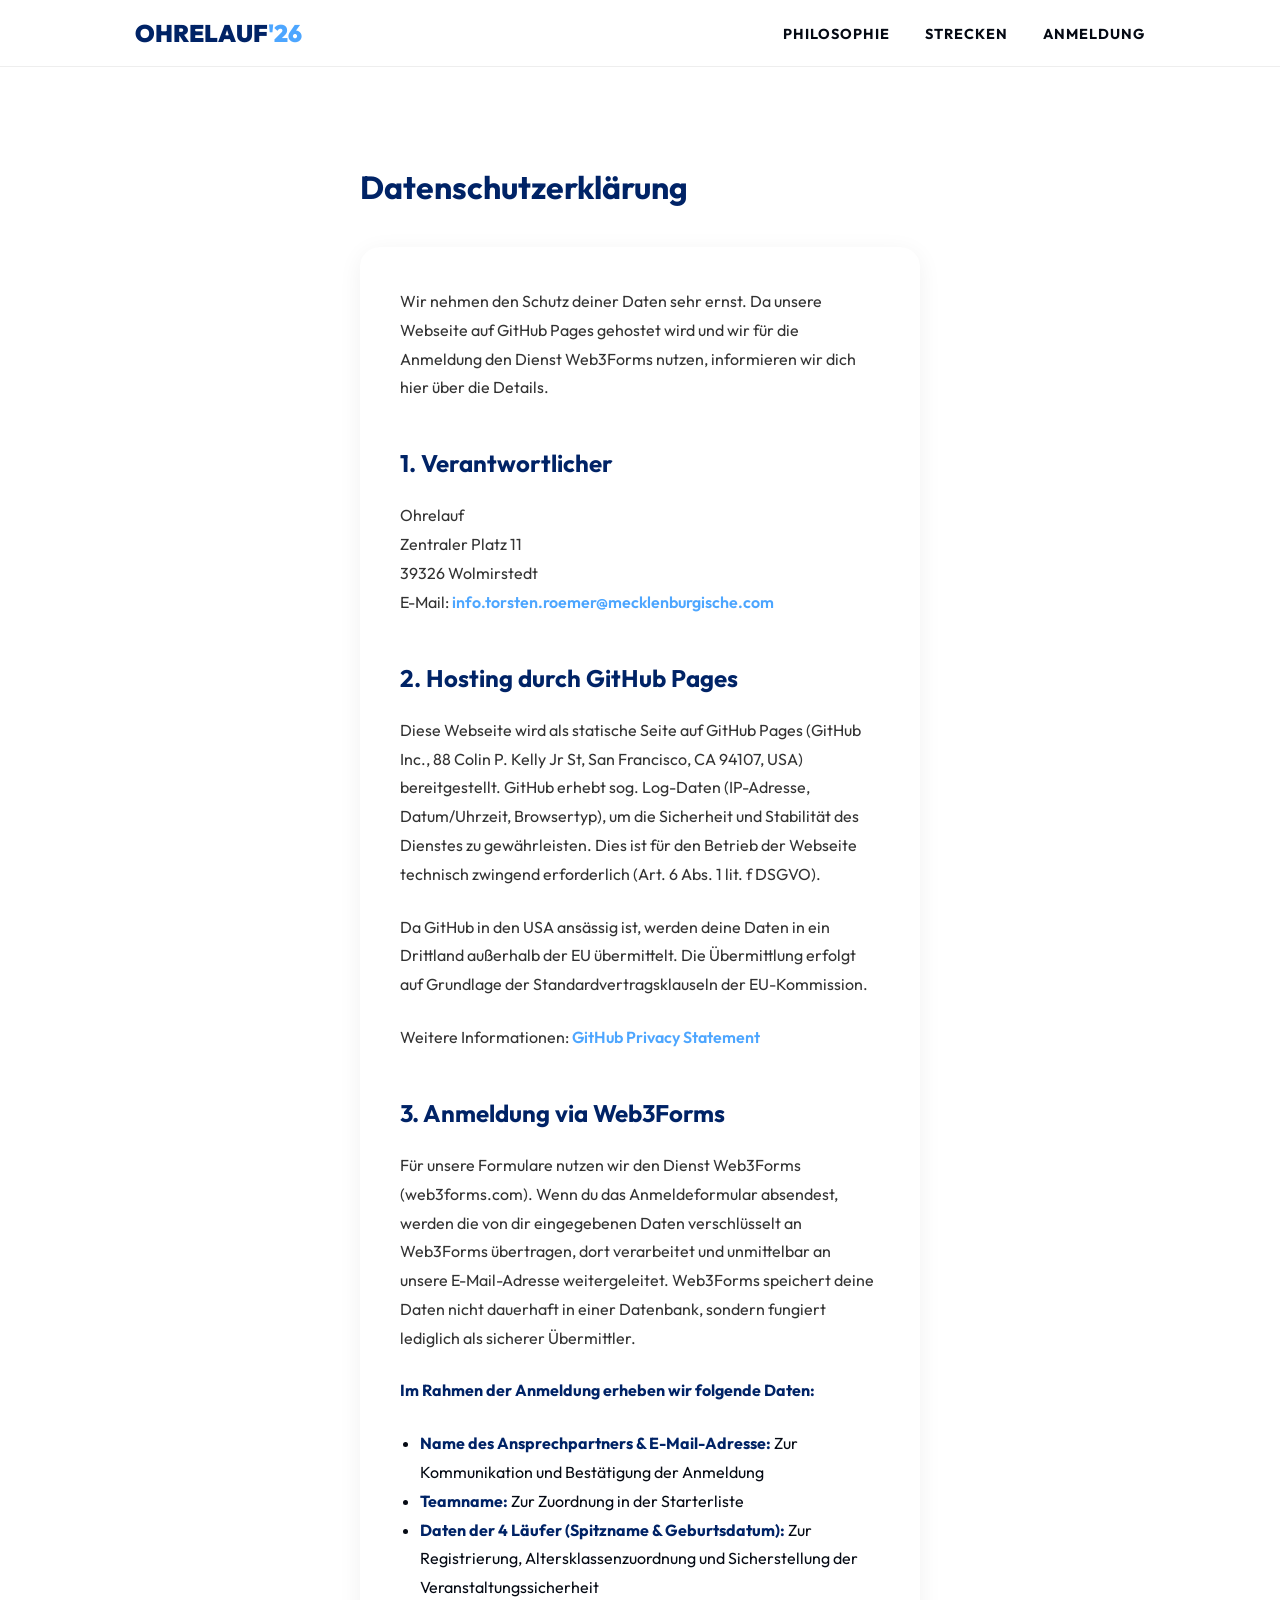
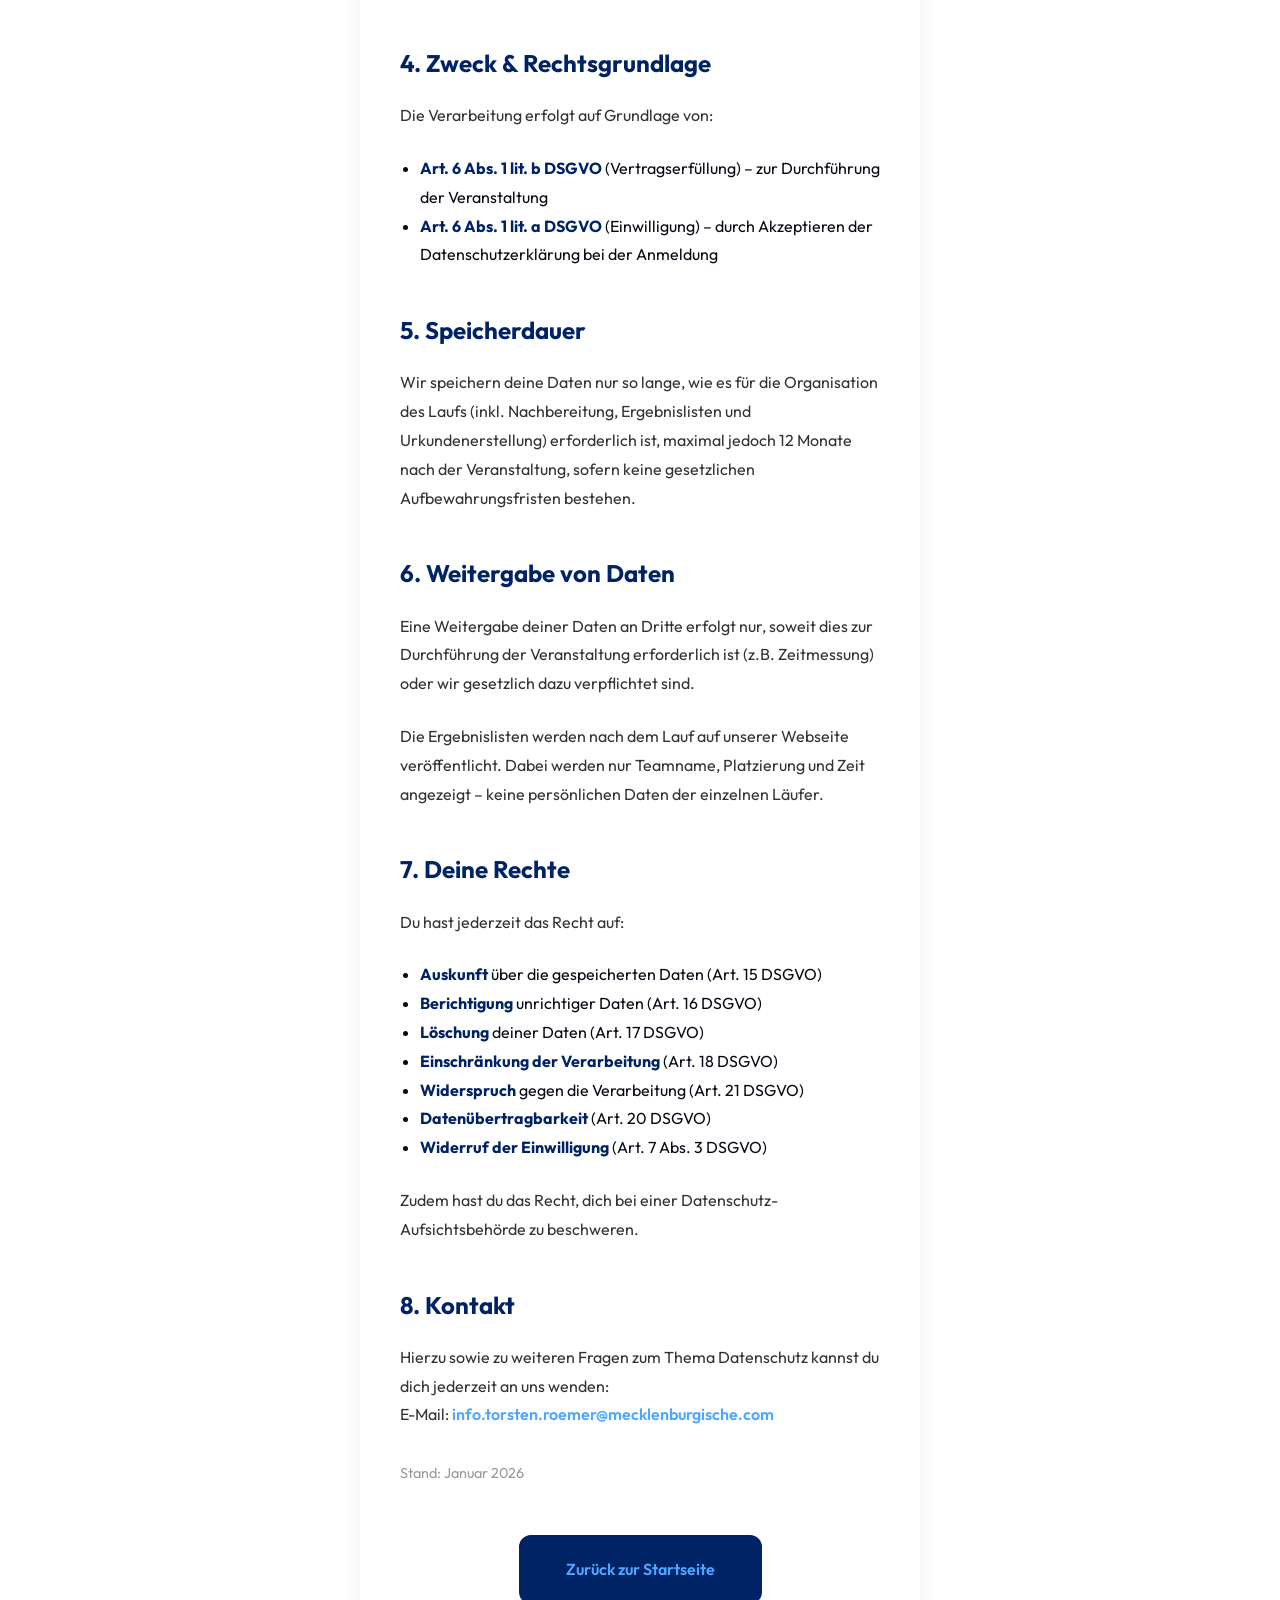
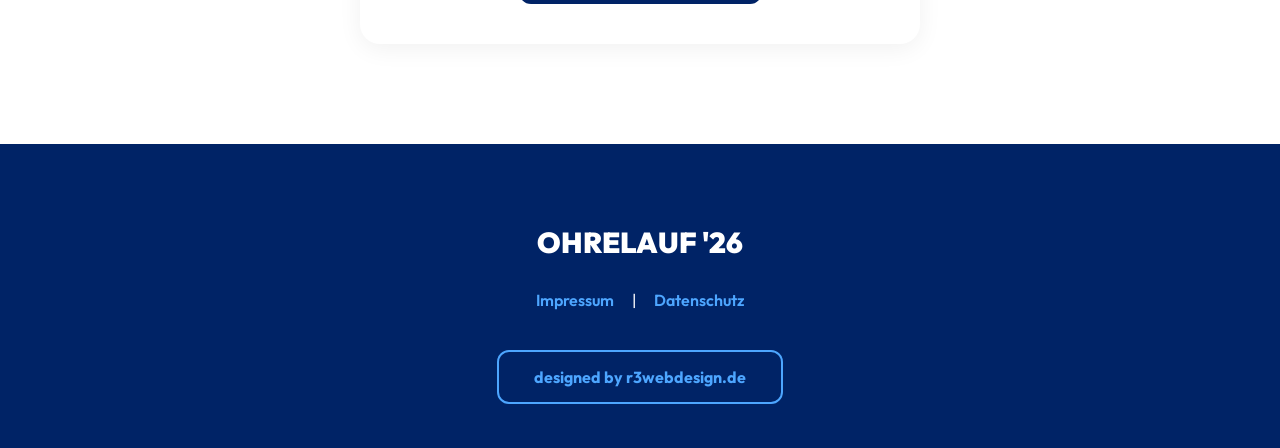
==== datenschutz/index.html @ bf65da30 "Update Datenschutz" ====
<!DOCTYPE html>
<html lang="de">
<head>
    <meta charset="UTF-8">
    <meta name="viewport" content="width=device-width, initial-scale=1.0">
    <title>Datenschutz | Wolmirstedter Ohrelauf 2026</title>
    <link href="https://fonts.googleapis.com/css2?family=Outfit:wght@300;400;700;900&display=swap" rel="stylesheet">
    <link rel="stylesheet" href="../style.css">
</head>
<body>
    <header class="header">
        <div class="container header-grid">
            <div class="logo">
                <a href="../" style="text-decoration: none; color: inherit;">
                    OHRELAUF<span>'26</span>
                </a>
            </div>
            <nav class="nav" id="main-nav">
                <ul>
                    <li><a href="../#philosophie">Philosophie</a></li>
                    <li><a href="../#strecken">Strecken</a></li>
                    <li><a href="../#anmeldung">Anmeldung</a></li>
                </ul>
            </nav>
        </div>
    </header>

    <div class="page-wrapper">
        <main>
            <section class="section">
                <div class="container">
                    <div class="container-small">
                        <h1 class="section-title">Datenschutzerklärung</h1>
                        
                        <div class="legal-content">
    <p>
        Wir nehmen den Schutz deiner Daten sehr ernst. Da unsere Webseite auf GitHub Pages gehostet wird und wir für die Anmeldung den Dienst Web3Forms nutzen, informieren wir dich hier über die Details.
    </p>

    <h2 style="font-size: 1.5rem; color: var(--brand); margin: 2.5rem 0 1rem 0;">1. Verantwortlicher</h2>
    <p>
        Ohrelauf<br>
        Zentraler Platz 11<br>
        39326 Wolmirstedt<br>
        E-Mail: <a href="mailto:info.torsten.roemer@mecklenburgische.com">info.torsten.roemer@mecklenburgische.com</a>
    </p>

    <h2 style="font-size: 1.5rem; color: var(--brand); margin: 2.5rem 0 1rem 0;">2. Hosting durch GitHub Pages</h2>
    <p>
        Diese Webseite wird als statische Seite auf GitHub Pages (GitHub Inc., 88 Colin P. Kelly Jr St, San Francisco, CA 94107, USA) bereitgestellt. GitHub erhebt sog. Log-Daten (IP-Adresse, Datum/Uhrzeit, Browsertyp), um die Sicherheit und Stabilität des Dienstes zu gewährleisten. Dies ist für den Betrieb der Webseite technisch zwingend erforderlich (Art. 6 Abs. 1 lit. f DSGVO).
    </p>
    <p>
        Da GitHub in den USA ansässig ist, werden deine Daten in ein Drittland außerhalb der EU übermittelt. Die Übermittlung erfolgt auf Grundlage der Standardvertragsklauseln der EU-Kommission.
    </p>
    <p>
        Weitere Informationen: <a href="https://docs.github.com/en/site-policy/privacy-policies/github-privacy-statement" target="_blank" rel="noopener">GitHub Privacy Statement</a>
    </p>

    <h2 style="font-size: 1.5rem; color: var(--brand); margin: 2.5rem 0 1rem 0;">3. Anmeldung via Web3Forms</h2>
    <p>
        Für unsere Formulare nutzen wir den Dienst Web3Forms (web3forms.com). Wenn du das Anmeldeformular absendest, werden die von dir eingegebenen Daten verschlüsselt an Web3Forms übertragen, dort verarbeitet und unmittelbar an unsere E-Mail-Adresse weitergeleitet. Web3Forms speichert deine Daten nicht dauerhaft in einer Datenbank, sondern fungiert lediglich als sicherer Übermittler.
    </p>
    
    <p><strong>Im Rahmen der Anmeldung erheben wir folgende Daten:</strong></p>
    <ul style="margin-left: 20px; margin-bottom: 1.5rem; line-height: 1.8;">
        <li><strong>Name des Ansprechpartners & E-Mail-Adresse:</strong> Zur Kommunikation und Bestätigung der Anmeldung</li>
        <li><strong>Teamname:</strong> Zur Zuordnung in der Starterliste</li>
        <li><strong>Daten der 4 Läufer (Spitzname & Geburtsdatum):</strong> Zur Registrierung, Altersklassenzuordnung und Sicherstellung der Veranstaltungssicherheit</li>
    </ul>

    <h2 style="font-size: 1.5rem; color: var(--brand); margin: 2.5rem 0 1rem 0;">4. Zweck & Rechtsgrundlage</h2>
    <p>Die Verarbeitung erfolgt auf Grundlage von:</p>
    <ul style="margin-left: 20px; margin-bottom: 1.5rem; line-height: 1.8;">
        <li><strong>Art. 6 Abs. 1 lit. b DSGVO</strong> (Vertragserfüllung) – zur Durchführung der Veranstaltung</li>
        <li><strong>Art. 6 Abs. 1 lit. a DSGVO</strong> (Einwilligung) – durch Akzeptieren der Datenschutzerklärung bei der Anmeldung</li>
    </ul>

    <h2 style="font-size: 1.5rem; color: var(--brand); margin: 2.5rem 0 1rem 0;">5. Speicherdauer</h2>
    <p>
        Wir speichern deine Daten nur so lange, wie es für die Organisation des Laufs (inkl. Nachbereitung, Ergebnislisten und Urkundenerstellung) erforderlich ist, maximal jedoch 12 Monate nach der Veranstaltung, sofern keine gesetzlichen Aufbewahrungsfristen bestehen.
    </p>

    <h2 style="font-size: 1.5rem; color: var(--brand); margin: 2.5rem 0 1rem 0;">6. Weitergabe von Daten</h2>
    <p>
        Eine Weitergabe deiner Daten an Dritte erfolgt nur, soweit dies zur Durchführung der Veranstaltung erforderlich ist (z.B. Zeitmessung) oder wir gesetzlich dazu verpflichtet sind.
    </p>
    <p>
        Die Ergebnislisten werden nach dem Lauf auf unserer Webseite veröffentlicht. Dabei werden nur Teamname, Platzierung und Zeit angezeigt – keine persönlichen Daten der einzelnen Läufer.
    </p>

    <h2 style="font-size: 1.5rem; color: var(--brand); margin: 2.5rem 0 1rem 0;">7. Deine Rechte</h2>
    <p>Du hast jederzeit das Recht auf:</p>
    <ul style="margin-left: 20px; margin-bottom: 1.5rem; line-height: 1.8;">
        <li><strong>Auskunft</strong> über die gespeicherten Daten (Art. 15 DSGVO)</li>
        <li><strong>Berichtigung</strong> unrichtiger Daten (Art. 16 DSGVO)</li>
        <li><strong>Löschung</strong> deiner Daten (Art. 17 DSGVO)</li>
        <li><strong>Einschränkung der Verarbeitung</strong> (Art. 18 DSGVO)</li>
        <li><strong>Widerspruch</strong> gegen die Verarbeitung (Art. 21 DSGVO)</li>
        <li><strong>Datenübertragbarkeit</strong> (Art. 20 DSGVO)</li>
        <li><strong>Widerruf der Einwilligung</strong> (Art. 7 Abs. 3 DSGVO)</li>
    </ul>
    <p>
        Zudem hast du das Recht, dich bei einer Datenschutz-Aufsichtsbehörde zu beschweren.
    </p>

    <h2 style="font-size: 1.5rem; color: var(--brand); margin: 2.5rem 0 1rem 0;">8. Kontakt</h2>
    <p>
        Hierzu sowie zu weiteren Fragen zum Thema Datenschutz kannst du dich jederzeit an uns wenden:<br>
        E-Mail: <a href="mailto:info.torsten.roemer@mecklenburgische.com">info.torsten.roemer@mecklenburgische.com</a>
    </p>

    <p style="margin-top: 2rem; font-size: 0.9rem; color: #999;">
        Stand: Januar 2026
    </p>

    <div style="margin-top: 3rem; text-align: center;">
        <a href="/" class="btn-primary">Zurück zur Startseite</a>
    </div>
</div>
                    </div>
                </div>
            </section>
        </main>

        <footer class="footer">
            <div class="container centered">
                <div class="footer-logo">OHRELAUF '26</div>
                <div class="footer-nav">
                    <a href="../impressum/">Impressum</a> | <a href="../datenschutz/">Datenschutz</a>
                </div>
                <div class="portfolio-wrap">
                    <a href="https://r3webdesign.de" target="_blank" class="r3-button">
                        <span class="r3-txt">designed by r3webdesign.de</span>
                        <span class="r3-flare"></span>
                    </a>
                </div>
            </div>
        </footer>
    </div>
</body>
</html>
---- style.css ----
/* --- 1. CORE RESET --- */
* {
    margin: 0;
    padding: 0;
    box-sizing: border-box;
    -webkit-font-smoothing: antialiased;
}

:root {
    --brand: #002366;
    --brand-light: #4da6ff;
    --yellow: #FFDE21;
    --white: #ffffff;
    --black: #050a14;
    --gray: #f8fafc;
}

body {
    font-family: 'Outfit', sans-serif;
    color: var(--black);
    background: var(--white);
    overflow-x: hidden;
    width: 100%;
}

/* --- 2. CONTAINER SYSTEM --- */
.container {
    max-width: 1050px;
    margin: 0 auto;
    padding: 0 20px;
    width: 100%;
}

.container-small {
    max-width: 600px;
    margin: 0 auto;
    padding: 0 20px;
}

.centered {
    text-align: center;
}

/* --- 3. MOBILE SPLASH (FIXIERTER VORHANG) --- */
.mobile-splash {
    display: none; /* Hide on Desktop */
}

@media (max-width: 768px) {
    /* Der Vorhang - nur auf Startseite sichtbar */
    .mobile-splash {
        display: none; /* Standardmäßig aus */
        position: fixed;
        top: 0;
        left: 0;
        width: 100%;
        height: 100dvh;
        z-index: 1;
        flex-direction: column;
        justify-content: flex-start;
        align-items: center;
        padding-top: 12dvh;
        text-align: center;
        color: white;
        overflow: hidden;
    }

    /* NUR auf der Startseite einblenden */
    body.is-home .mobile-splash {
        display: flex;
    }

    .splash-bg {
        position: absolute;
        top: 0;
        left: 0;
        width: 100%;
        height: 100%;
        background: linear-gradient(rgba(0,35,102,0.7), rgba(0,0,0,0.9)), 
                    url('images/vorhang.webp') center/cover;
        z-index: -1;
    }

    .pre-title {
        display: block;
        color: var(--brand-light);
        text-transform: uppercase;
        letter-spacing: 4px;
        font-weight: 400;
        font-size: 1rem;
        margin-bottom: 5px;
    }

    .main-title {
        font-size: 3.5rem;
        font-weight: 900;
        line-height: 1;
    }

    .sponsor-label {
        color: var(--yellow);
        position: absolute;
        top: 19dvh;
        left: 50%;
        transform: translateX(-50%);
        max-width: 100%;
        z-index: 10;
        text-align: center;
        font-size: 0.65rem;
        line-height: 1.1;
        font-weight: 500;
        letter-spacing: 0.5px;
        white-space: nowrap;
    }

    .timer-mob {
        margin-top: auto;
        margin-bottom: 12dvh;
    }

    .days-val {
        display: block;
        font-size: 6rem;
        font-weight: 900;
        color: var(--brand-light);
        line-height: 1;
    }

    .timer-mob label {
        font-size: 1.1rem;
        font-weight: 700;
        text-transform: uppercase;
    }

    .swipe-area {
        position: absolute;
        bottom: 3dvh;
        left: 50%;
        transform: translateX(-50%);
        text-align: center;
        width: 100%;
    }

    .arrow-up {
        font-size: 2.5rem;
        color: var(--white);
        animation: swipeUp 2s infinite ease-in-out;
        margin-bottom: 5px;
    }

    .swipe-text {
        display: block;
        font-size: 0.9rem;
        color: rgba(255, 255, 255, 0.8);
        text-transform: uppercase;
        letter-spacing: 1px;
    }

    /* Page Wrapper - Standardmäßig KEIN margin-top */
    .page-wrapper {
        position: relative;
        z-index: 10;
        margin-top: 0;
        background: var(--white);
        min-height: auto;
    }

    /* NUR auf Startseite: margin-top + shadow */
    body.is-home .page-wrapper {
        margin-top: 100dvh;
        box-shadow: 0 -30px 60px rgba(0,0,0,0.4);
        min-height: 100dvh;
    }
}

/* Desktop Reset */
@media (min-width: 769px) {
    .mobile-splash {
        display: none !important;
    }
    .page-wrapper {
        margin-top: 0 !important;
        box-shadow: none !important;
    }
}

    .days-val {
        display: block;
        font-size: 6rem;
        font-weight: 900;
        color: var(--brand-light);
        line-height: 1;
    }

    .timer-mob label {
        font-size: 1.1rem;
        font-weight: 700;
        text-transform: uppercase;
    }


    .arrow-up {
        font-size: 2.5rem;
        color: var(--white);
        animation: swipeUp 2s infinite ease-in-out;
        margin-bottom: 5px;
    }

    .swipe-text {
        display: block;
        font-size: 0.9rem;
        color: rgba(255, 255, 255, 0.8);
        text-transform: uppercase;
        letter-spacing: 1px;
    }


/* --- 4. HEADER (SAUBER & MITTIG) --- */
.header {
    background: rgba(255,255,255,0.95);
    backdrop-filter: blur(15px);
    position: sticky;
    top: 0;
    z-index: 1000;
    padding: 18px 0;
    border-bottom: 1px solid #eee;
}

.header-grid {
    display: flex;
    justify-content: space-between;
    align-items: center;
}

.logo {
    font-weight: 900;
    font-size: 1.5rem;
    color: var(--brand);
}

.logo span { color: var(--brand-light); }

.nav ul {
    display: flex;
    list-style: none; /* Keine Punkte! */
    gap: 35px;
}

.nav a {
    text-decoration: none;
    color: var(--black);
    font-weight: 700;
    font-size: 0.9rem;
    text-transform: uppercase;
    letter-spacing: 1px;
}

@media (max-width: 768px) {
    .nav { display: none; }
}

/* --- 5. DESKTOP HERO (KOMPAKT) --- */
.hero-desktop {
    display: flex;
    justify-content: center;
    padding: 100px 0;
}

@media (max-width: 768px) {
    .hero-desktop { display: none; }
}

.hero-grid {
    display: grid;
    grid-template-columns: 1fr 1fr;
    max-width: 1050px;
    gap: 60px;
    align-items: center;
}

.hero-text h1 {
    font-size: 4.8rem;
    font-weight: 900;
    line-height: 0.85;
    color: var(--brand);
    letter-spacing: -3px;
    margin-bottom: 25px;
}

.gradient {
    background: linear-gradient(45deg, var(--brand), var(--brand-light));
    -webkit-background-clip: text;
    -webkit-text-fill-color: transparent;
}

.countdown {
    font-size: 2.2rem;
    font-weight: 900;
    color: var(--brand-light);
    margin-bottom: 30px;
}

.hero-img-stack {
    position: relative;
}

.main-img {
    width: 100%;
    border-radius: 40px;
    position: relative;
    z-index: 2;
    box-shadow: 0 40px 100px rgba(0,35,102,0.12);
}

.glow {
    position: absolute;
    top: 50%; left: 50%; transform: translate(-50%, -50%);
    width: 110%; height: 110%;
    background: radial-gradient(circle, rgba(0,68,204,0.15) 0%, transparent 70%);
    filter: blur(80px);
    z-index: 1;
}

.stats-card {
    position: absolute;
    bottom: -20px; left: -40px;
    background: rgba(255,255,255,0.85);
    backdrop-filter: blur(25px);
    padding: 25px;
    border-radius: 25px;
    z-index: 3;
    box-shadow: 0 20px 50px rgba(0,0,0,0.08);
}

/* --- 6. DIE 3 KARTEN --- */
/* === FLIP CARDS - MOBILE FIRST === */
.card-grid {
    display: grid;
    grid-template-columns: 1fr;
    gap: 25px;
    margin-top: 40px;
}

.flip-card {
    height: 420px;
    perspective: 1500px;
    cursor: pointer;
    transition: transform 0.2s ease;
    position: relative;
}

.flip-card:active {
    transform: scale(0.98);
}

.card-inner {
    position: relative;
    width: 100%;
    height: 100%;
    transition: transform 0.7s cubic-bezier(0.4, 0.2, 0.2, 1);
    transform-style: preserve-3d;
}

.flip-card.flipped .card-inner {
    transform: rotateY(180deg);
}

.card-front, .card-back {
    position: absolute;
    width: 100%;
    height: 100%;
    backface-visibility: hidden;
    border-radius: 25px;
    overflow: hidden;
    box-shadow: 0 8px 30px rgba(0, 35, 102, 0.08);
}

/* FRONT CARD */
.card-front {
    background: white;
    display: flex;
    flex-direction: column;
}

.c-img {
    height: 60%;
    overflow: hidden;
    position: relative;
    background: #f5f5f5;
}

.c-img img {
    width: 100%;
    height: 100%;
    object-fit: contain;
    object-position: center;
    transition: transform 0.5s ease;
}

/* Gradient Overlay - NUR auf Vorderseite */
.card-front .c-img::after {
    content: '';
    position: absolute;
    top: 0;
    left: 0;
    right: 0;
    bottom: 0;
    background: linear-gradient(to bottom, 
        rgba(77, 166, 255, 0.15) 0%,
        rgba(77, 166, 255, 0.08) 30%,
        rgba(255, 255, 255, 0.3) 70%,
        rgba(255, 255, 255, 1) 100%
    );
    pointer-events: none;
    z-index: 1;
}

/* Explizit KEIN Gradient auf Rückseite */
.card-back::after,
.card-back::before {
    display: none !important;
}

.flip-card:hover .c-img img {
    transform: scale(1.03);
}

.c-content {
    height: 40%;
    padding: 25px 25px 15px 25px;
    display: flex;
    flex-direction: column;
    justify-content: center;
    align-items: center;
    text-align: center;
    position: relative;
}

.c-content h3 {
    font-size: 1.6rem;
    font-weight: 800;
    color: var(--brand);
    margin-bottom: 8px;
    letter-spacing: -0.5px;
}

.c-content p {
    font-size: 1.1rem;
    color: #666;
    font-weight: 500;
    margin-bottom: 15px;
}

/* BACK CARD */
.card-back {
    background: var(--brand); /* Solides Blau statt Gradient */
    color: white;
    transform: rotateY(180deg);
    display: flex;
    flex-direction: column;
    justify-content: center;
    align-items: center;
    padding: 40px 30px 30px 30px;
    text-align: center;
    position: relative;
    z-index: 2; /* Höher als Vorderseite */
}

.card-back h3 {
    font-size: 1.8rem;
    font-weight: 800;
    margin-bottom: 30px;
    letter-spacing: -0.5px;
}

.card-back p {
    font-size: 1.15rem;
    line-height: 2;
    font-weight: 400;
    opacity: 0.95;
    margin-bottom: 20px;
}

.card-back br {
    display: block;
    margin: 8px 0;
}

/* CARD HINT - Nur einmal im Content */
.card-hint {
    display: block;
    font-size: 0.7rem;
    font-weight: 600;
    opacity: 0.4;
    margin-top: auto;
    transition: opacity 0.3s ease;
}

.card-front .card-hint {
    color: var(--brand);
}

.card-back .card-hint {
    color: white;
    opacity: 0.5;
}

.flip-card:hover .card-hint {
    opacity: 0.7;
}

/* Tablet (ab 600px) */
@media (min-width: 600px) {
    .card-grid {
        grid-template-columns: repeat(2, 1fr);
        gap: 30px;
    }
}

/* Desktop (ab 900px) */
@media (min-width: 900px) {
    .card-grid {
        grid-template-columns: repeat(3, 1fr);
        gap: 35px;
    }
    
    .card-hint {
        font-size: 0.65rem;
    }
}

/* Large Desktop (ab 1200px) */
@media (min-width: 1200px) {
    .card-grid {
        gap: 40px;
    }
}
/* --- 7. FOOTER --- */
.footer {
    background: var(--brand);
    color: white;
    padding: 80px 20px 40px 20px;
}

.footer-logo {
    font-size: 1.8rem;
    font-weight: 900;
    color: white;
    margin-bottom: 20px;
}

.footer-nav {
    margin: 30px 0;
}

.footer-nav a {
    color: var(--brand-light);
    text-decoration: none;
    font-weight: 600;
    margin: 0 15px;
    transition: color 0.3s ease;
}

.footer-nav a:hover {
    color: white;
}

.portfolio-wrap {
    margin-top: 40px;
}

.r3-button {
    display: inline-block;
    padding: 15px 35px;
    background: transparent;
    color: var(--brand-light);
    text-decoration: none;
    font-weight: 700;
    border-radius: 12px;
    border: 2px solid var(--brand-light);
    transition: all 0.3s ease;
    position: relative;
    overflow: hidden;
}

.r3-button:hover {
    color: white;
    border-color: white;
    transform: translateY(-3px);
    box-shadow: 0 5px 20px rgba(255, 255, 255, 0.2);
}

.r3-txt {
    position: relative;
    z-index: 2;
}

.r3-flare {
    position: absolute;
    top: 0;
    left: -100%;
    width: 100%;
    height: 100%;
    background: linear-gradient(90deg, transparent, rgba(255, 255, 255, 0.1), transparent);
    transition: 0.5s;
    z-index: 1;
}

.r3-button:hover .r3-flare {
    left: 100%;
}

/* Mobile */
@media (max-width: 600px) {
    .footer {
        padding: 60px 20px 30px 20px;
    }
    
    .footer-logo {
        font-size: 1.5rem;
    }
    
    .footer-nav a {
        display: inline-block;
        margin: 10px;
    }
}

/* --- ANIMATIONS --- */
@keyframes swipeUp {
    0% { transform: translateY(15px); opacity: 0; }
    50% { transform: translateY(0); opacity: 1; }
    100% { transform: translateY(-15px); opacity: 0; }
}

.section { padding: 100px 0; }
.gray { background: var(--gray); }
.section-title { font-size: 2.5rem; color: var(--brand); margin-bottom: 40px; }
.btn-primary { display: inline-block; padding: 18px 45px; background: var(--brand); color: white; text-decoration: none; border-radius: 12px; font-weight: 900; }
.btn-primary.full { width: 100%; border: none; cursor: pointer; }
.glass-form input { width: 100%; padding: 15px; margin-bottom: 15px; border: 1px solid #ddd; border-radius: 10px; }

@media (max-width: 768px) {
    /* Die Navigation ist standardmäßig unsichtbar und oben "geparkt" */
    .nav {
        display: none; /* Oder position: absolute; transform: translateY(-100%); */
        position: absolute;
        top: 100%;
        left: 0;
        width: 100%;
        background: white;
        padding: 40px 20px;
        border-bottom: 2px solid var(--brand);
        z-index: 999;
    }

    /* WENN das Skript die Klasse .active hinzufügt, wird sie sichtbar */
    .nav.active {
        display: block;
    }

    /* BURGER ANIMATION: Zum X werden */
    .burger-btn.is-open span:nth-child(1) {
        transform: translateY(9px) rotate(45deg);
    }
    .burger-btn.is-open span:nth-child(2) {
        opacity: 0;
    }
    .burger-btn.is-open span:nth-child(3) {
        transform: translateY(-9px) rotate(-45deg);
    }
}
.hero {
    position: relative;
}

.title-wrap {
    position: relative;
    display: inline-block;
}

.pre-title {
    position: absolute;
    top: -1.2em;
    left: 0;
    font-size: 0.75rem;
    letter-spacing: 0.3em;
    color: #4da3ff;
}

.main-title {
    position: relative;
    font-size: 3rem;
    font-weight: 800;
    color: #fff;
    line-height: 1;
}

.year {
    position: absolute;
    bottom: -1.2em;
    right: 0;
    font-size: 2.5rem;
    font-weight: 800;
    color: #4da3ff;
}

.bottom-group {
    position: absolute;
    bottom: 20vh; /* Im unteren Drittel */
    left: 50%;
    transform: translateX(-50%);
    text-align: center;
}

.days-big {
    display: block;
    font-size: 6rem; 
    font-weight: 900;
    color: var(--brand-light);
    line-height: 1;
    margin-bottom: 10px;
}

.timer-mob label {
    font-size: 1.2rem; /* Auch etwas größer */
    font-weight: 700;
    text-transform: uppercase;
    color: white;
}
.swipe-area {
    position: absolute;
    bottom: 4vh; /* Ganz unten */
    left: 50%;
    transform: translateX(-50%);
    text-align: center;
    z-index: 10;
}

.arrow-up {
    font-size: 2.5rem;
    color: var(--white);
    animation: swipeUp 2s infinite ease-in-out;
    display: block;
    margin: 0 auto 20px auto; /* Zentriert + Abstand */
    line-height: 1;
    position: relative; /* WICHTIG: Kein absolute! */
}

.swipe-text {
    display: inline;
    font-size: 0.95rem;
    color: rgba(255, 255, 255, 0.9);
    white-space: nowrap;
    font-weight: 400;
}

@keyframes swipeUp {
    0%, 100% { 
        transform: translateY(8px); 
        opacity: 0; 
    }
    50% { 
        transform: translateY(-8px); 
        opacity: 1; 
    }
}
/* Burger Button (nur auf Mobile) */
.burger-btn {
    display: none;
    flex-direction: column;
    gap: 6px;
    background: none;
    border: none;
    cursor: pointer;
    padding: 10px;
    z-index: 1001;
}

.burger-btn span {
    width: 28px;
    height: 3px;
    background: var(--brand);
    border-radius: 3px;
    transition: all 0.3s ease;
}

@media (max-width: 768px) {
    .burger-btn {
        display: flex; /* Zeige Burger auf Mobile */
    }
    
    .nav {
        display: none;
        position: absolute;
        top: 100%;
        left: 0;
        width: 100%;
        background: white;
        padding: 40px 20px;
        border-bottom: 2px solid var(--brand);
        z-index: 999;
    }
    
    .nav.active {
        display: block;
    }
    
    .nav ul {
        flex-direction: column;
        gap: 20px;
    }
    
    /* BURGER ANIMATION: Zum X werden */
    .burger-btn.is-open span:nth-child(1) {
        transform: translateY(9px) rotate(45deg);
    }
    .burger-btn.is-open span:nth-child(2) {
        opacity: 0;
    }
    .burger-btn.is-open span:nth-child(3) {
        transform: translateY(-9px) rotate(-45deg);
    }
}
/* --- 8. PHILOSOPHY SECTION --- */

/* Mobile Base Styles */
.philosophy-grid {
    display: flex;
    flex-direction: column;
    gap: 25px;
}

.phil-left .section-title {
    font-size: 2.2rem;
    line-height: 1.1;
    margin-bottom: 15px; /* Weniger Abstand */
    letter-spacing: -1px;
}

.phil-tagline {
    font-size: 1.1rem;
    font-weight: 600;
    color: var(--brand-light);
    line-height: 1.3; /* Kompakter */
    margin-bottom: 0; /* Kein extra Margin */
}

.phil-right {
    background: white;
    padding: 30px 20px;
    border-radius: 20px;
    box-shadow: 0 5px 20px rgba(0,0,0,0.05);
}

.phil-text {
    font-size: 1rem;
    line-height: 1.7;
    margin-bottom: 20px;
    color: #333;
}

.phil-cta {
    display: flex;
    align-items: center;
    gap: 12px;
    margin-top: 30px;
    padding: 20px;
    background: linear-gradient(135deg, rgba(77, 166, 255, 0.1), rgba(0, 35, 102, 0.05));
    border-radius: 15px;
    border-left: 4px solid var(--brand-light);
    font-size: 1rem;
    font-weight: 700;
    color: var(--brand);
    line-height: 1.4;
}

.cta-icon {
    font-size: 1.5rem;
    flex-shrink: 0;
}

/* Tablet (ab 600px) */
@media (min-width: 600px) {
    .philosophy-grid {
        gap: 35px;
    }
    
    .phil-left .section-title {
        font-size: 2.8rem;
        margin-bottom: 18px;
    }
    
    .phil-tagline {
        font-size: 1.2rem;
    }
    
    .phil-right {
        padding: 40px 30px;
    }
    
    .phil-text {
        font-size: 1.05rem;
    }
    
    .phil-cta {
        font-size: 1.1rem;
        padding: 22px;
    }
    
    .cta-icon {
        font-size: 1.8rem;
    }
}

/* Desktop (ab 900px) */
@media (min-width: 900px) {
    .philosophy-grid {
        display: grid;
        grid-template-columns: 1fr 1.5fr;
        gap: 60px;
        align-items: start;
    }
    
    .phil-left {
        position: sticky;
        top: 120px;
    }
    
    .phil-left .section-title {
        font-size: 3.2rem;
        letter-spacing: -2px;
        margin-bottom: 20px;
    }
    
    .phil-tagline {
        font-size: 1.25rem;
        line-height: 1.4;
        max-width: 280px; /* Begrenzt Breite für weniger Umbrüche */
    }
    
    .phil-right {
        padding: 50px 40px;
        border-radius: 25px;
    }
    
    .phil-text {
        font-size: 1.08rem;
        line-height: 1.8;
        margin-bottom: 22px;
    }
    
    .phil-cta {
        margin-top: 35px;
        padding: 25px;
        font-size: 1.15rem;
    }
    
    .cta-icon {
        font-size: 2rem;
    }
}

/* Large Desktop (ab 1200px) */
@media (min-width: 1200px) {
    .philosophy-grid {
        gap: 80px;
    }
    
    .phil-left .section-title {
        font-size: 3.5rem;
        margin-bottom: 25px;
    }
    
    .phil-tagline {
        font-size: 1.3rem;
        line-height: 1.5;
        max-width: 320px; /* Mehr Platz auf großen Screens */
    }
    
    .phil-right {
        padding: 60px;
        border-radius: 30px;
    }
    
    .phil-text {
        font-size: 1.1rem;
        margin-bottom: 25px;
    }
    
    .phil-cta {
        margin-top: 40px;
        font-size: 1.2rem;
    }
}
/* === ERGEBNISSE TABELLEN === */

.results-tabs {
    display: flex;
    gap: 10px;
    justify-content: center;
    margin-bottom: 40px;
    flex-wrap: wrap;
}

.tab-btn {
    padding: 12px 25px;
    background: white;
    border: 2px solid #e0e0e0;
    border-radius: 25px;
    font-size: 0.95rem;
    font-weight: 700;
    color: #666;
    cursor: pointer;
    transition: all 0.3s ease;
    text-transform: uppercase;
    letter-spacing: 0.5px;
}

.tab-btn:hover {
    border-color: var(--brand-light);
    color: var(--brand);
}

.tab-btn.active {
    background: var(--brand);
    border-color: var(--brand);
    color: white;
    transform: translateY(-2px);
    box-shadow: 0 4px 15px rgba(0, 35, 102, 0.2);
}

.results-wrap {
    background: white;
    border-radius: 20px;
    padding: 30px;
    box-shadow: 0 5px 25px rgba(0, 0, 0, 0.06);
}

.tab-panel {
    animation: fadeIn 0.4s ease;
}

.tab-panel.is-hidden {
    display: none;
}

@keyframes fadeIn {
    from {
        opacity: 0;
        transform: translateY(10px);
    }
    to {
        opacity: 1;
        transform: translateY(0);
    }
}

/* Tabelle */
.results {
    width: 100%;
    border-collapse: collapse;
}

.results thead {
    background: var(--gray);
}

.results th {
    padding: 15px 20px;
    text-align: left;
    font-weight: 800;
    font-size: 0.85rem;
    text-transform: uppercase;
    letter-spacing: 1px;
    color: var(--brand);
}

.results tbody tr {
    border-bottom: 1px solid #f0f0f0;
    transition: all 0.3s ease;
}

.results tbody tr:last-child {
    border-bottom: none;
}

.results tbody tr:hover {
    background: #f8f9ff;
    transform: translateX(5px);
}

.results td {
    padding: 18px 20px;
    color: #333;
}

/* Erste Spalte (Platz) */
.results td:first-child {
    font-weight: 800;
    font-size: 1.1rem;
    color: var(--brand);
    width: 80px;
}

/* Teamname */
.results td:nth-child(2) {
    font-weight: 600;
}

/* Zeit */
.results td:last-child {
    font-weight: 800;
    font-size: 1.1rem;
    color: var(--brand-light);
    text-align: right;
    font-family: 'Courier New', monospace;
}

/* Medal Highlights - Top 3 */
.results tbody tr:nth-child(1) {
    background: linear-gradient(90deg, rgba(255, 215, 0, 0.08), transparent);
}

.results tbody tr:nth-child(1) td:first-child::before {
    content: '🥇 ';
}

.results tbody tr:nth-child(2) {
    background: linear-gradient(90deg, rgba(192, 192, 192, 0.08), transparent);
}

.results tbody tr:nth-child(2) td:first-child::before {
    content: '🥈 ';
}

.results tbody tr:nth-child(3) {
    background: linear-gradient(90deg, rgba(205, 127, 50, 0.08), transparent);
}

.results tbody tr:nth-child(3) td:first-child::before {
    content: '🥉 ';
}

/* Mobile Responsive */
@media (max-width: 600px) {
    .results-wrap {
        padding: 20px 15px;
    }
    
    .results th,
    .results td {
        padding: 12px 10px;
        font-size: 0.9rem;
    }
    
    .results th {
        font-size: 0.75rem;
    }
    
    .results td:first-child {
        width: 60px;
    }
    
    .tab-btn {
        padding: 10px 20px;
        font-size: 0.85rem;
    }
}
/* === EVENT INFO BANNER === */

.event-info {
    background: linear-gradient(135deg, var(--brand) 0%, #003d99 100%);
    padding: 50px 0;
    color: white;
}

.info-grid {
    display: grid;
    grid-template-columns: 1fr;
    gap: 30px;
    max-width: 900px;
    margin: 0 auto;
}

.info-item {
    display: flex;
    align-items: center;
    gap: 20px;
    background: rgba(255, 255, 255, 0.1);
    padding: 25px;
    border-radius: 20px;
    backdrop-filter: blur(10px);
    transition: all 0.3s ease;
    text-decoration: none;
    color: white;
}

.info-item:hover {
    transform: translateY(-3px);
    background: rgba(255, 255, 255, 0.15);
}

/* Klickbare Karte */
.info-item.clickable {
    cursor: pointer;
    position: relative;
}

.info-item.clickable:hover {
    background: rgba(77, 166, 255, 0.25);
    transform: translateY(-5px);
    box-shadow: 0 8px 25px rgba(0, 0, 0, 0.2);
}

.info-icon {
    font-size: 2.5rem;
    flex-shrink: 0;
    filter: grayscale(1) brightness(0) invert(1);
    opacity: 0.9;
    /* Macht Emojis einfarbig hell */
}

/* Alternativ: Unicode-Symbole in hellblau */
.info-item:nth-child(1) .info-icon::before {
    content: '📅';
    filter: none;
    color: var(--brand-light);
}

.info-item:nth-child(2) .info-icon::before {
    content: '⏰';
    filter: none;
    color: var(--brand-light);
}

.info-item:nth-child(3) .info-icon::before {
    content: '📍';
    filter: none;
    color: var(--brand-light);
}

.info-text {
    display: flex;
    flex-direction: column;
    flex: 1;
}

.info-label {
    font-size: 0.85rem;
    text-transform: uppercase;
    letter-spacing: 1px;
    opacity: 0.8;
    font-weight: 600;
}

.info-value {
    font-size: 1.3rem;
    font-weight: 800;
    margin-top: 3px;
}

.info-hint {
    font-size: 0.8rem;
    color: var(--yellow);
    margin-top: 5px;
    font-weight: 600;
    opacity: 0;
    transition: opacity 0.3s ease;
}

.info-item.clickable:hover .info-hint {
    opacity: 1;
}

/* Tablet (ab 600px) */
@media (min-width: 600px) {
    .info-grid {
        grid-template-columns: repeat(3, 1fr);
        gap: 20px;
    }
    
    .info-item {
        flex-direction: column;
        text-align: center;
        padding: 30px 20px;
    }
    
    .info-icon {
        font-size: 3rem;
    }
    
    .info-value {
        font-size: 1.2rem;
    }
}
/* Mobile: Info-Items gleiche Höhe */
@media (max-width: 599px) {
    .info-item {
        min-height: 120px; /* Alle gleich hoch */
        display: flex;
        align-items: center;
    }
}

/* Desktop (ab 900px) */
@media (min-width: 900px) {
    .event-info {
        padding: 60px 0;
    }
    
    .info-item {
        padding: 35px 25px;
    }
    
    .info-icon {
    font-size: 2.5rem;
    color: var(--brand-light); /* Hellblau */
    flex-shrink: 0;
    width: auto; /* Wichtig */
    display: inline-block; /* Statt flex */
}

    .info-value {
        font-size: 1.4rem;
    }
}
/* Hero Buttons */
.hero-buttons {
    display: flex;
    gap: 15px;
    flex-wrap: wrap;
    margin-top: 30px;
}

.btn-primary, .btn-secondary {
    display: inline-block;
    padding: 18px 45px;
    text-decoration: none;
    border-radius: 12px;
    font-weight: 900;
    transition: all 0.3s ease;
}

.btn-primary {
    background: var(--brand);
    color: white;
    border: 2px solid var(--brand);
}

.btn-primary:hover {
    background: var(--brand-light);
    border-color: var(--brand-light);
    transform: translateY(-3px);
    box-shadow: 0 5px 20px rgba(0, 35, 102, 0.3);
}

.btn-secondary {
    background: transparent;
    color: var(--brand);
    border: 2px solid var(--brand);
}

.btn-secondary:hover {
    background: var(--brand);
    color: white;
    transform: translateY(-3px);
    box-shadow: 0 5px 20px rgba(0, 35, 102, 0.2);
}

/* Mobile */
@media (max-width: 768px) {
    .hero-buttons {
        flex-direction: column;
    }
    
    .btn-primary, .btn-secondary {
        width: 100%;
        text-align: center;
    }
}
/* === LEGAL CONTENT (Impressum/Datenschutz) === */

.legal-content {
    background: white;
    padding: 40px;
    border-radius: 20px;
    box-shadow: 0 5px 25px rgba(0, 0, 0, 0.06);
    line-height: 1.8;
}

.legal-content p {
    margin-bottom: 1.5rem;
    color: #333;
}

.legal-content strong {
    color: var(--brand);
    font-weight: 700;
}

.legal-content a {
    color: var(--brand-light);
    text-decoration: none;
    font-weight: 600;
    transition: color 0.3s ease;
}

.legal-content a:hover {
    color: var(--brand);
}

@media (max-width: 600px) {
    .legal-content {
        padding: 30px 20px;
    }
}
/* === ANMELDEFORMULAR === */

.anmelde-form {
    background: white;
    padding: 40px;
    border-radius: 20px;
    box-shadow: 0 5px 25px rgba(0, 0, 0, 0.06);
}

.form-section {
    margin-bottom: 40px;
    padding-bottom: 30px;
    border-bottom: 2px solid var(--gray);
}

.form-section:last-of-type {
    border-bottom: none;
}

.form-section-title {
    font-size: 1.4rem;
    font-weight: 800;
    color: var(--brand);
    margin-bottom: 20px;
}

.form-row {
    display: grid;
    grid-template-columns: 1fr 1fr;
    gap: 20px;
}

.form-group {
    margin-bottom: 20px;
}

.form-group label {
    display: block;
    font-weight: 700;
    color: var(--brand);
    margin-bottom: 8px;
    font-size: 0.9rem;
}

.form-group input,
.form-group select {
    width: 100%;
    padding: 15px;
    border: 2px solid #e0e0e0;
    border-radius: 10px;
    font-family: 'Outfit', sans-serif;
    font-size: 1rem;
    transition: all 0.3s ease;
}

.form-group input:focus,
.form-group select:focus {
    outline: none;
    border-color: var(--brand-light);
    box-shadow: 0 0 0 3px rgba(77, 166, 255, 0.1);
}

.form-group select {
    cursor: pointer;
    appearance: none;
    background-image: url("data:image/svg+xml,%3Csvg xmlns='http://www.w3.org/2000/svg' width='12' height='12' viewBox='0 0 12 12'%3E%3Cpath fill='%23002366' d='M6 9L1 4h10z'/%3E%3C/svg%3E");
    background-repeat: no-repeat;
    background-position: right 15px center;
    padding-right: 40px;
}

/* Checkbox */
.checkbox-label {
    display: flex;
    align-items: flex-start;
    gap: 10px;
    cursor: pointer;
    font-size: 0.95rem;
    line-height: 1.6;
}

.checkbox-label input[type="checkbox"] {
    width: 20px;
    height: 20px;
    flex-shrink: 0;
    cursor: pointer;
    margin-top: 2px;
}

/* Mobile */
@media (max-width: 600px) {
    .anmelde-form {
        padding: 30px 20px;
    }
    
    .form-row {
        grid-template-columns: 1fr;
        gap: 0;
    }
    
    .form-section-title {
        font-size: 1.2rem;
    }
}
/* FORM MOBILE FIX */
.anmelde-form {
    width: 100%;
    max-width: 100%;
    overflow-x: hidden; /* Verhindert das "Überstehen" */
}

.form-row {
    display: flex;
    gap: 15px;
    width: 100%;
}

.form-group {
    display: flex;
    flex-direction: column;
    margin-bottom: 20px;
    width: 100%; /* Wichtig! */
}

/* Der spezifische Fix für Datumsfelder & mobile Breiten */
input[type="text"],
input[type="email"],
input[type="date"],
select {
    width: 100% !important; 
    max-width: 100%;
    box-sizing: border-box; /* Padding wird in die Breite eingerechnet */
    padding: 12px;
    border: 1px solid #ddd;
    border-radius: 8px;
    font-family: inherit;
    -webkit-appearance: none; /* Verhindert Safari-Standard-Design */
}

@media (max-width: 600px) {
    .form-row {
        flex-direction: column; /* Stapelt Vorname/Nachname auf dem Handy */
        gap: 0;
    }
}

/* Error-Style */
.input-error {
    border-color: #ff4d4d !important;
    background-color: #fff5f5;
}

.error-msg {
    color: #ff4d4d;
    font-size: 0.75rem;
    margin-top: 5px;
}
/* === LEGAL CONTENT (Impressum/Datenschutz) === */

.legal-content {
    background: white;
    padding: 40px;
    border-radius: 20px;
    box-shadow: 0 5px 25px rgba(0, 0, 0, 0.06);
    line-height: 1.8;
}

.legal-content p {
    margin-bottom: 1.5rem;
    color: #333;
}

.legal-content strong {
    color: var(--brand);
    font-weight: 700;
}

.legal-content a {
    color: var(--brand-light);
    text-decoration: none;
    font-weight: 600;
    transition: color 0.3s ease;
    word-break: break-word; /* Bricht lange Links um */
    display: inline-block;
    max-width: 100%;
}

.legal-content a:hover {
    color: var(--brand);
}

@media (max-width: 600px) {
    .legal-content {
        padding: 30px 20px;
    }
    
    .legal-content a {
        font-size: 0.8rem; /* Etwas kleiner auf Mobile */
    }
}
.legal-content + * .section-title,
.container-small .section-title {
    font-size: 2rem;
}

@media (max-width: 600px) {
    .container-small .section-title {
        font-size: 1.8rem;
        line-height: 1.2;
    }
}

@media (max-width: 400px) {
    .container-small .section-title {
        font-size: 1.5rem;
    }
}
/* === SUCCESS POPUP === */

.popup-overlay {
    position: fixed;
    top: 0;
    left: 0;
    width: 100%;
    height: 100%;
    background: rgba(0, 0, 0, 0.7);
    backdrop-filter: blur(5px);
    display: flex;
    justify-content: center;
    align-items: center;
    z-index: 9999;
    opacity: 0;
    visibility: hidden;
    transition: all 0.3s ease;
}

.popup-overlay.show {
    opacity: 1;
    visibility: visible;
}

.popup-content {
    background: white;
    padding: 50px 40px;
    border-radius: 25px;
    text-align: center;
    max-width: 500px;
    width: 90%;
    box-shadow: 0 20px 60px rgba(0, 0, 0, 0.3);
    transform: scale(0.7);
    transition: transform 0.3s ease;
}

.popup-overlay.show .popup-content {
    transform: scale(1);
}

.popup-icon {
    font-size: 4rem;
    margin-bottom: 20px;
    animation: popIn 0.5s ease;
}

@keyframes popIn {
    0% {
        transform: scale(0);
        opacity: 0;
    }
    50% {
        transform: scale(1.2);
    }
    100% {
        transform: scale(1);
        opacity: 1;
    }
}

.popup-content h3 {
    font-size: 2rem;
    font-weight: 900;
    color: var(--brand);
    margin-bottom: 15px;
}

.popup-content p {
    font-size: 1.1rem;
    line-height: 1.6;
    color: #666;
    margin-bottom: 30px;
}

.popup-content .btn-primary {
    margin-top: 10px;
}

@media (max-width: 600px) {
    .popup-content {
        padding: 40px 30px;
    }
    
    .popup-icon {
        font-size: 3rem;
    }
    
    .popup-content h3 {
        font-size: 1.6rem;
    }
    
    .popup-content p {
        font-size: 1rem;
    }
}
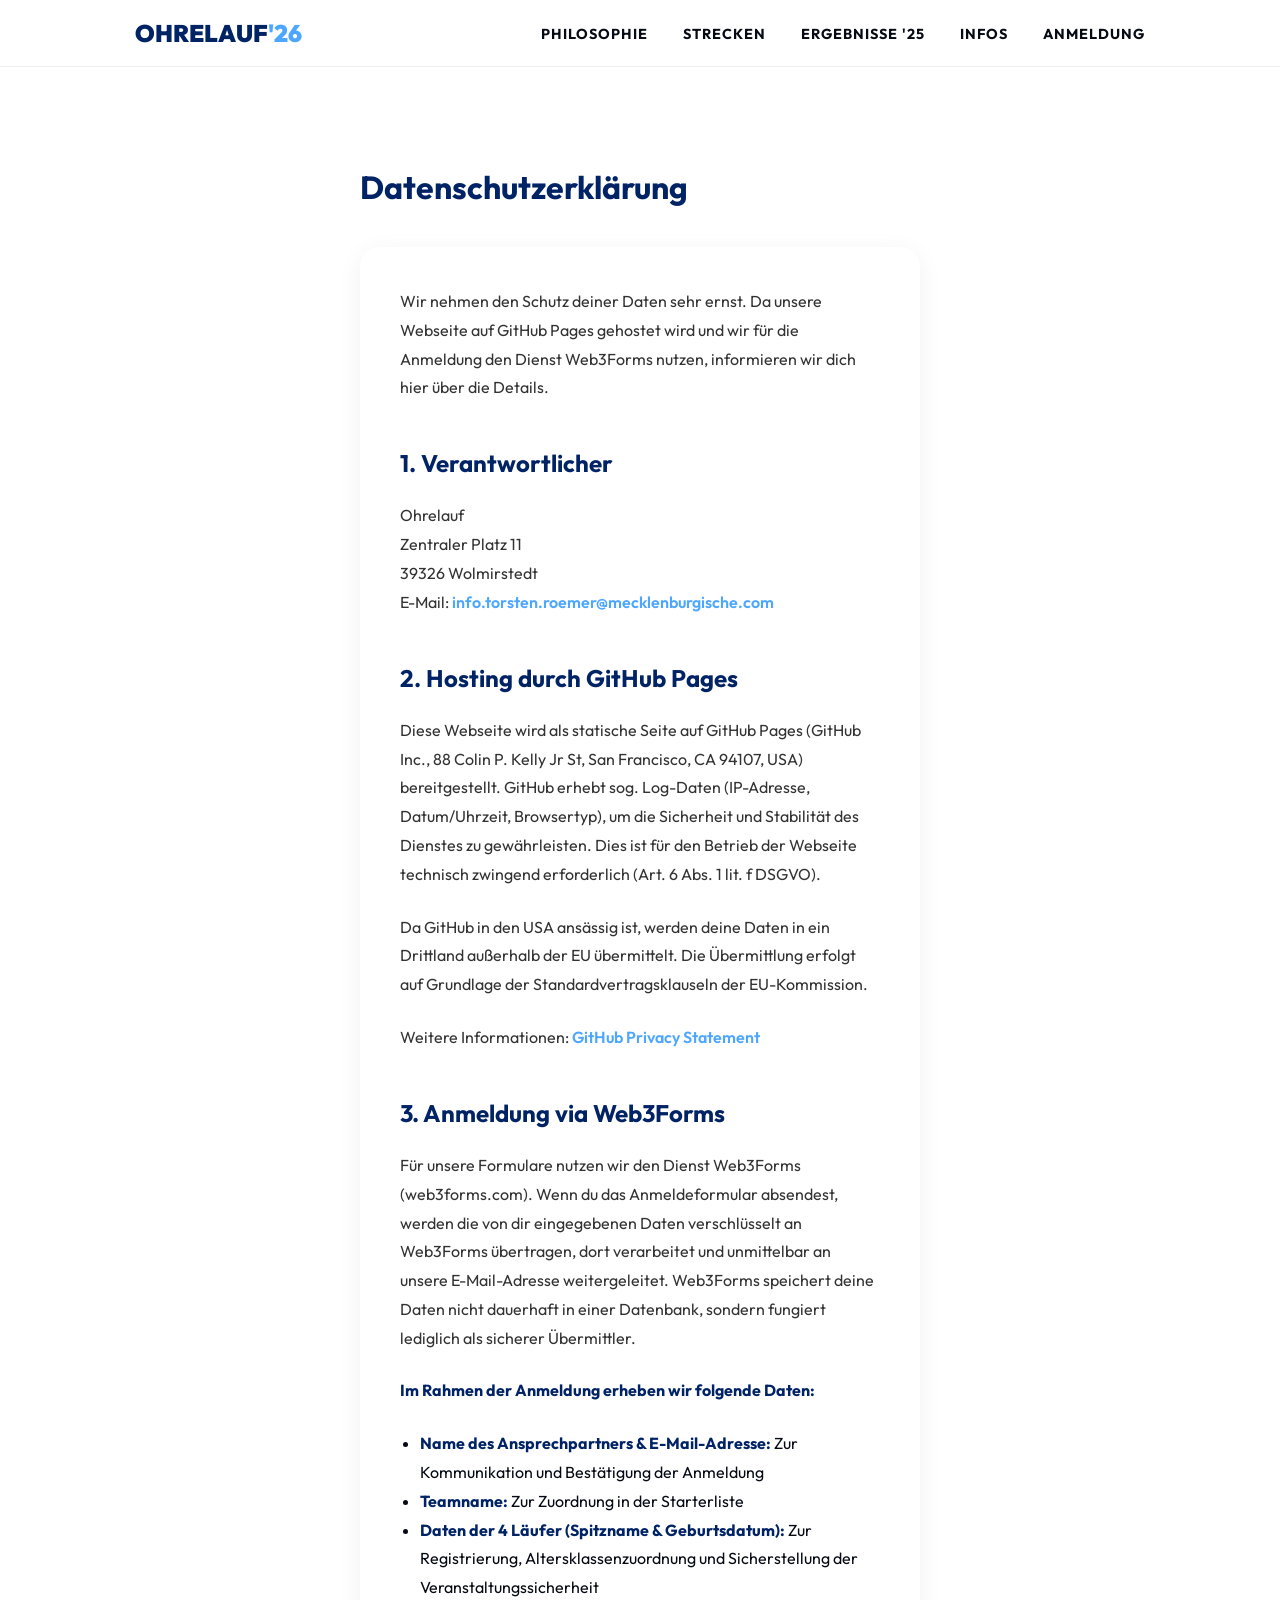
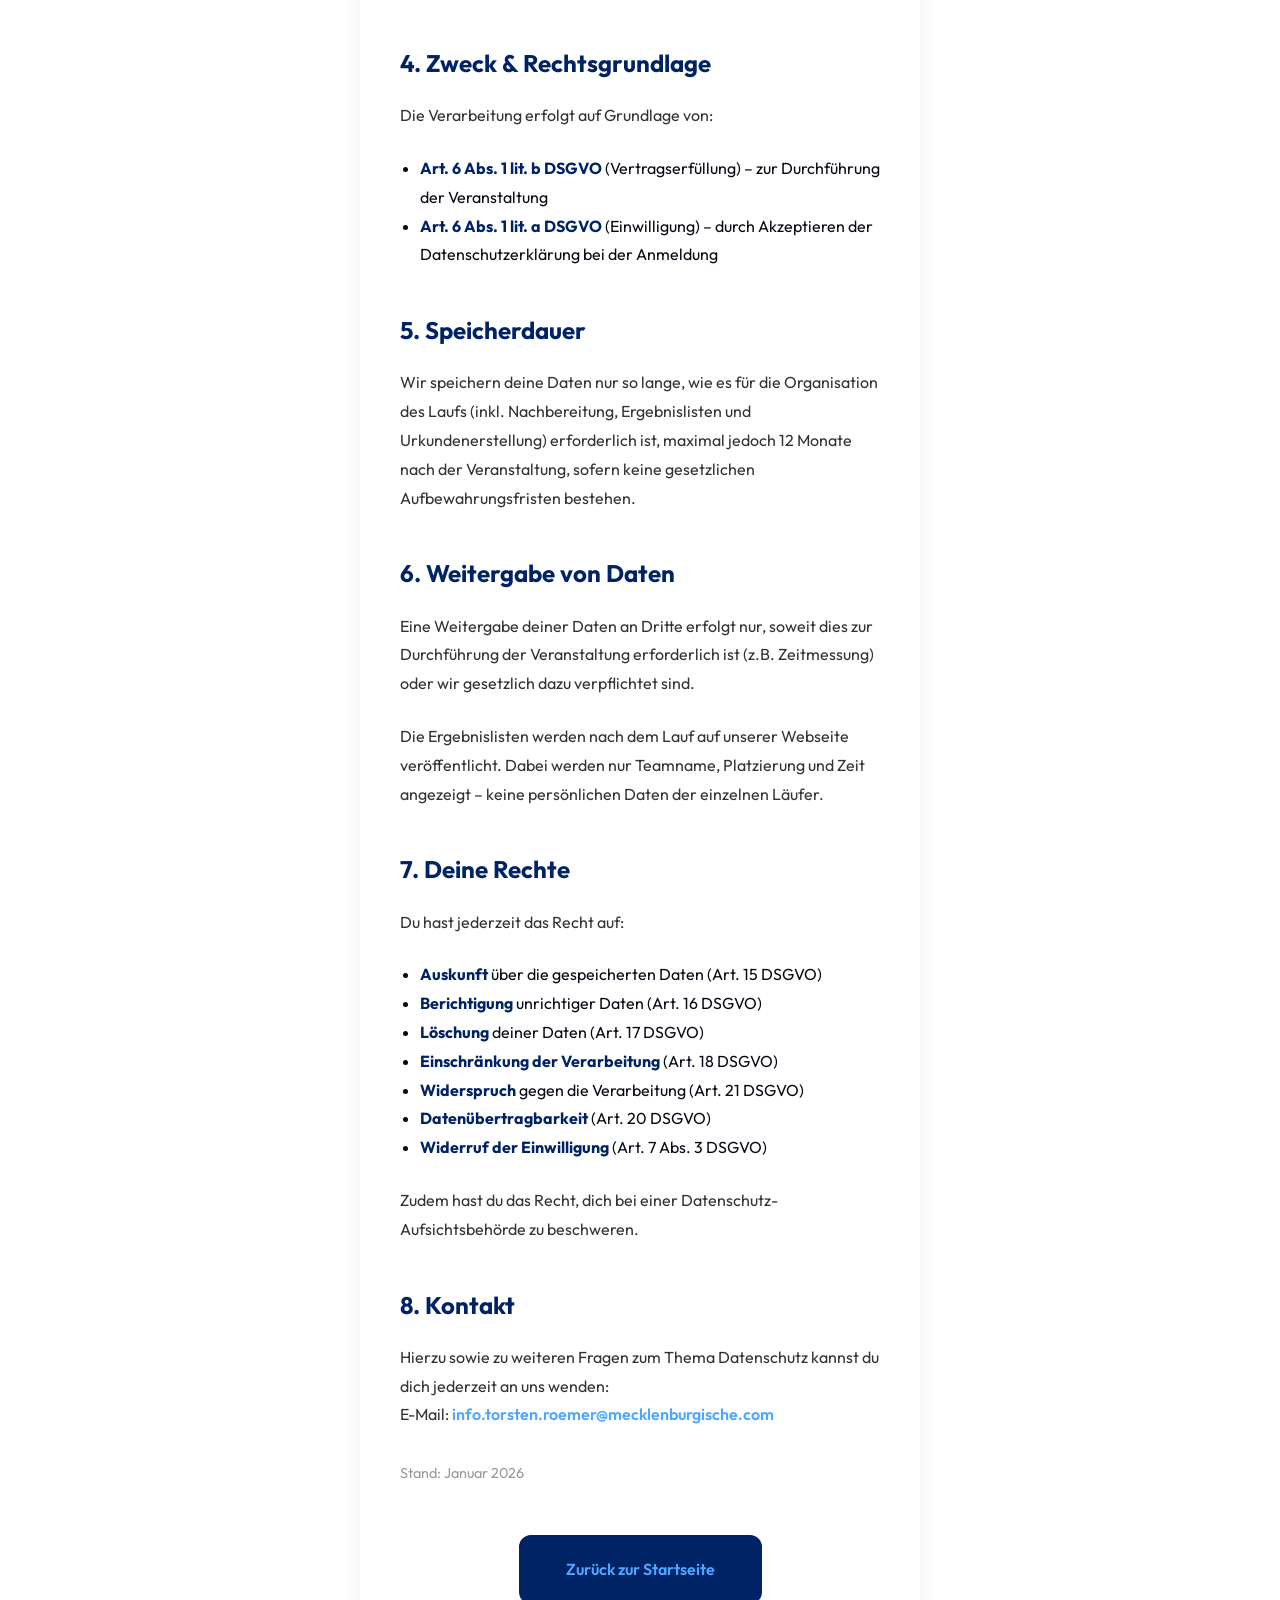
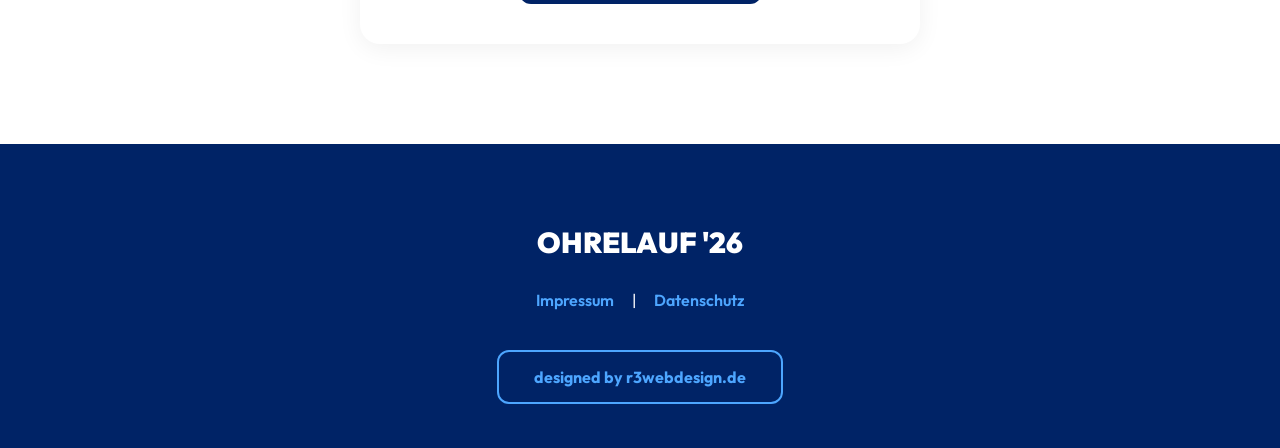
==== commit db30868b: "Update Menu and Info Section" ====
--- a/datenschutz/index.html
+++ b/datenschutz/index.html
@@ -8,6 +8,7 @@
     <link rel="stylesheet" href="../style.css">
 </head>
 <body>
+   <!-- Header -->
     <header class="header">
         <div class="container header-grid">
             <div class="logo">
@@ -19,9 +20,16 @@
                 <ul>
                     <li><a href="../#philosophie">Philosophie</a></li>
                     <li><a href="../#strecken">Strecken</a></li>
+                    <li><a href="../#ergebnisse">Ergebnisse '25</a></li>
+                    <li><a href="../infos">Infos</a></li>
                     <li><a href="../#anmeldung">Anmeldung</a></li>
                 </ul>
             </nav>
+            <button id="burger-btn" class="burger-btn" aria-label="Menü">
+                <span></span>
+                <span></span>
+                <span></span>
+            </button>
         </div>
     </header>
 
@@ -114,7 +122,7 @@
     </p>
 
     <div style="margin-top: 3rem; text-align: center;">
-        <a href="/" class="btn-primary">Zurück zur Startseite</a>
+        <a href="../" class="btn-primary">Zurück zur Startseite</a>
     </div>
 </div>
                     </div>
@@ -137,5 +145,8 @@
             </div>
         </footer>
     </div>
+
+     <script src="../script.js"></script>
+
 </body>
 </html>
--- a/style.css
+++ b/style.css
@@ -1726,4 +1726,139 @@
     .popup-content p {
         font-size: 1rem;
     }
+}
+/* --- 9. INFO PAGE STYLES --- */
+
+/* Layout & Grid */
+.info-content-grid {
+    display: grid;
+    grid-template-columns: 1fr;
+    gap: 25px;
+    margin-top: 40px;
+}
+
+@media (min-width: 768px) {
+    .info-content-grid {
+        grid-template-columns: repeat(2, 1fr);
+    }
+}
+
+@media (min-width: 1024px) {
+    .info-content-grid {
+        grid-template-columns: repeat(3, 1fr);
+    }
+}
+
+/* Info Cards (Passend zum Flip-Card Style der Startseite) */
+.info-card {
+    background: white;
+    border-radius: 25px;
+    padding: 35px;
+    box-shadow: 0 8px 30px rgba(0, 35, 102, 0.05);
+    border: 1px solid #f0f0f0;
+    transition: all 0.3s ease;
+    display: flex;
+    flex-direction: column;
+}
+
+.info-card:hover {
+    transform: translateY(-5px);
+    border-color: var(--brand-light);
+    box-shadow: 0 15px 40px rgba(0, 35, 102, 0.1);
+}
+
+.info-card h3 {
+    color: var(--brand);
+    font-size: 1.4rem;
+    font-weight: 800;
+    margin-bottom: 20px;
+    display: flex;
+    align-items: center;
+    gap: 12px;
+}
+
+.info-card p {
+    color: #444;
+    line-height: 1.6;
+    margin-bottom: 15px;
+}
+
+.info-card ul {
+    list-style: none;
+    padding: 0;
+}
+
+.info-card li {
+    position: relative;
+    padding-left: 25px;
+    margin-bottom: 12px;
+    color: #333;
+    font-size: 0.95rem;
+    line-height: 1.4;
+}
+
+/* Der blaue Punkt vor Listen-Elementen */
+.info-card li::before {
+    content: '';
+    position: absolute;
+    left: 0;
+    top: 8px;
+    width: 8px;
+    height: 8px;
+    background: var(--brand-light);
+    border-radius: 50%;
+}
+
+/* Highlight Boxen (Warnungen/Wichtige Infos) */
+.highlight-box {
+    background: linear-gradient(135deg, rgba(77, 166, 255, 0.1) 0%, rgba(0, 35, 102, 0.05) 100%);
+    border-left: 5px solid var(--brand-light);
+    padding: 25px 30px;
+    border-radius: 15px;
+    margin: 30px 0;
+}
+
+.highlight-box h3 {
+    color: var(--brand);
+    font-size: 1.2rem;
+    font-weight: 800;
+    margin-bottom: 10px;
+}
+
+.highlight-box p {
+    color: #333;
+    font-weight: 500;
+    line-height: 1.5;
+}
+
+/* Navigation Back Link */
+.back-nav {
+    margin-bottom: 40px;
+}
+
+.back-link {
+    text-decoration: none;
+    color: var(--brand);
+    font-weight: 800;
+    text-transform: uppercase;
+    letter-spacing: 1px;
+    font-size: 0.9rem;
+    display: inline-flex;
+    align-items: center;
+    transition: color 0.3s ease;
+}
+
+.back-link:hover {
+    color: var(--brand-light);
+}
+
+/* Anpassung für sehr kleine Bildschirme */
+@media (max-width: 480px) {
+    .info-card {
+        padding: 25px;
+    }
+    
+    .info-card h3 {
+        font-size: 1.2rem;
+    }
 }
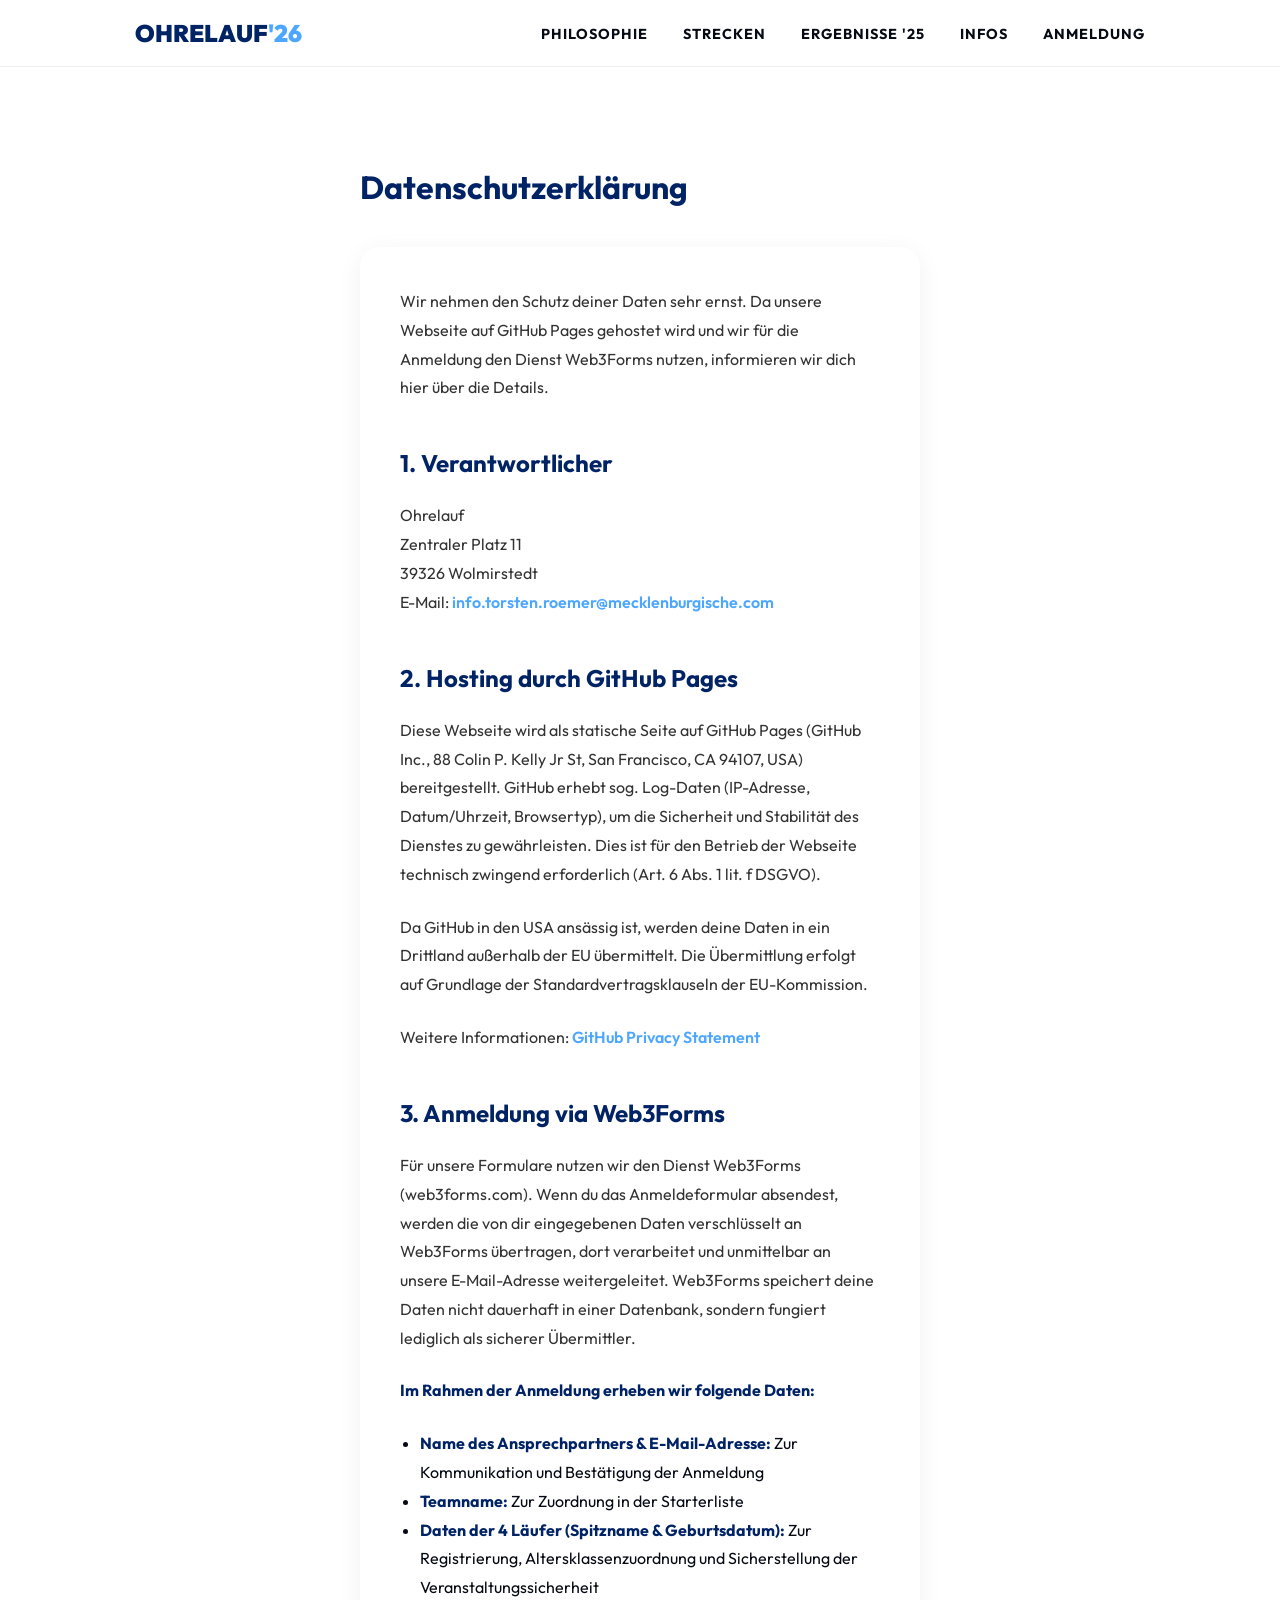
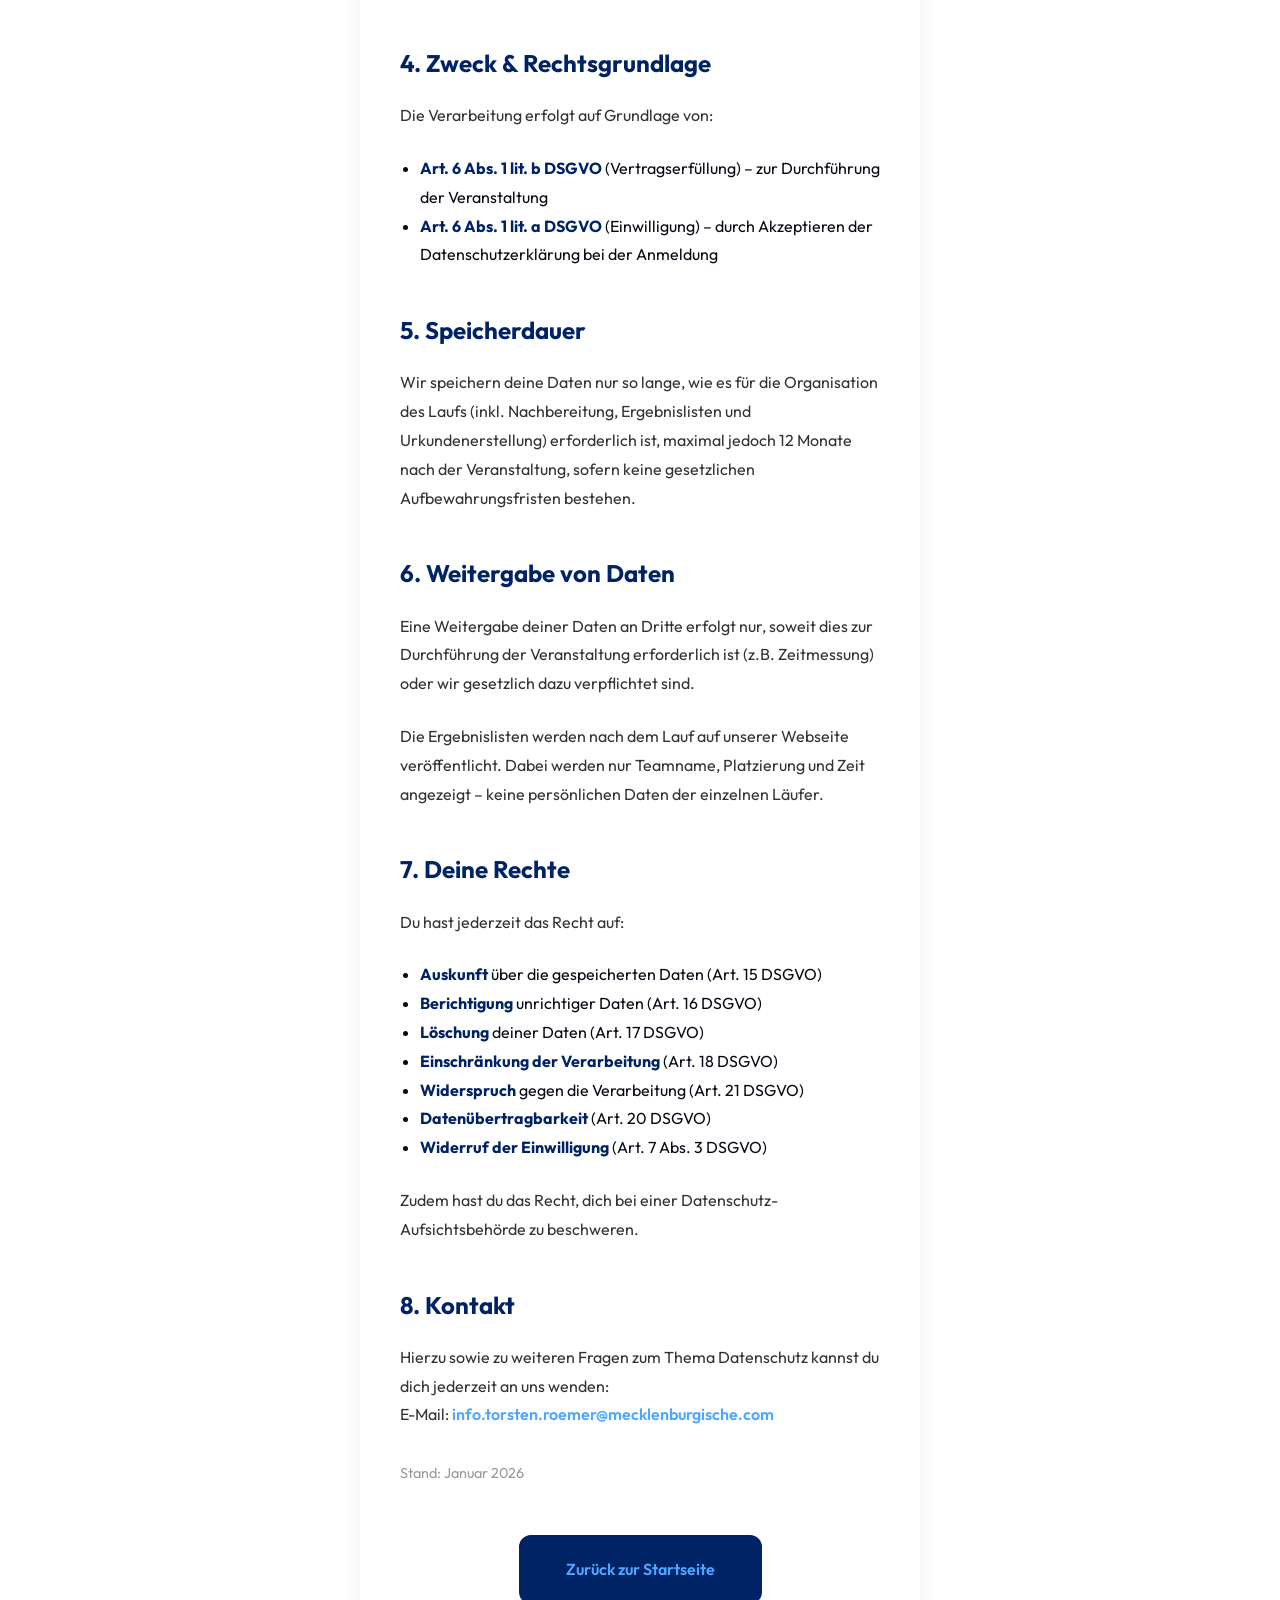
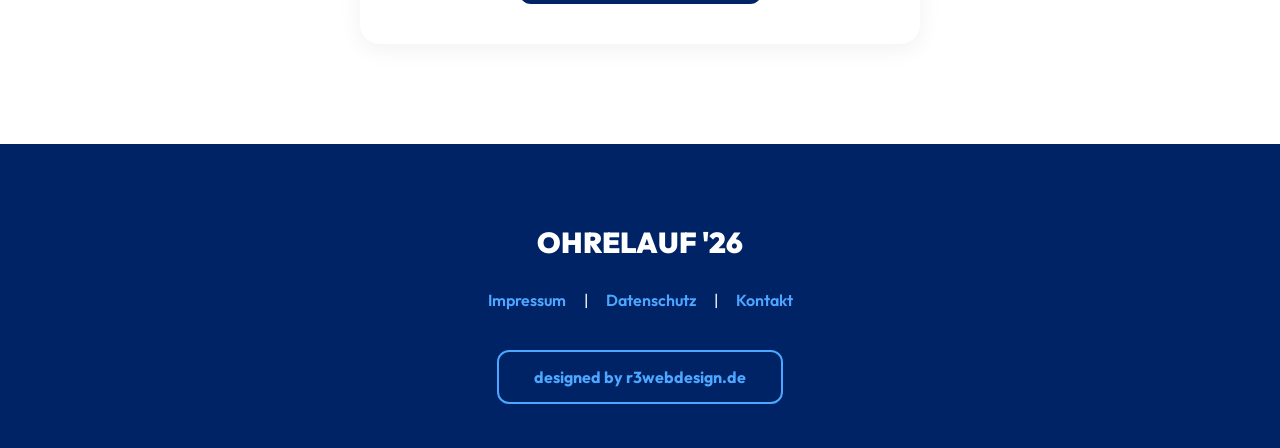
==== commit fa33f440: "Kontaktseite und Footer-Links hinzugefügt" ====
--- a/datenschutz/index.html
+++ b/datenschutz/index.html
@@ -21,7 +21,7 @@
                     <li><a href="../#philosophie">Philosophie</a></li>
                     <li><a href="../#strecken">Strecken</a></li>
                     <li><a href="../#ergebnisse">Ergebnisse '25</a></li>
-                    <li><a href="../infos">Infos</a></li>
+                    <li><a href="../infos/">Infos</a></li>
                     <li><a href="../#anmeldung">Anmeldung</a></li>
                 </ul>
             </nav>
@@ -134,7 +134,7 @@
             <div class="container centered">
                 <div class="footer-logo">OHRELAUF '26</div>
                 <div class="footer-nav">
-                    <a href="../impressum/">Impressum</a> | <a href="../datenschutz/">Datenschutz</a>
+                    <a href="../impressum/">Impressum</a> | <a href="../datenschutz/">Datenschutz</a> | <a href="../kontakt/">Kontakt</a>
                 </div>
                 <div class="portfolio-wrap">
                     <a href="https://r3webdesign.de" target="_blank" class="r3-button">
--- a/style.css
+++ b/style.css
@@ -1545,13 +1545,21 @@
 input[type="date"],
 select {
     width: 100% !important; 
-    max-width: 100%;
-    box-sizing: border-box; /* Padding wird in die Breite eingerechnet */
+    max-width: 100% !important;
+    box-sizing: border-box !important; /* Padding wird in die Breite eingerechnet */
     padding: 12px;
     border: 1px solid #ddd;
     border-radius: 8px;
     font-family: inherit;
-    -webkit-appearance: none; /* Verhindert Safari-Standard-Design */
+    background-color: #ffffff !important;
+    -webkit-appearance: none; /* Entfernt Standard-Styling auf iOS */
+    min-height: 45px;
+}
+/* Fix für Safari (iOS) speziell */
+input[type="date"]::-webkit-inner-spin-button,
+input[type="date"]::-webkit-calendar-picker-indicator {
+    background: transparent;
+    cursor: pointer;
 }
 
 @media (max-width: 600px) {
@@ -1861,4 +1869,80 @@
     .info-card h3 {
         font-size: 1.2rem;
     }
+}
+
+/*FOTO ENDLOS SCHLEIFE */
+/* Marquee Container */
+.marquee {
+    overflow: hidden;
+    position: relative;
+    width: 100%;
+    background: var(--white);
+    padding: 30px 0;
+}
+
+.marquee-content {
+    display: flex; /* Verhindert Abstände zwischen Bildern */
+    gap: 20px;     /* Definiert den Abstand zwischen den Bildern sauber */
+    width: max-content; /* Wichtig für die korrekte Breitenberechnung */
+    animation: marquee-scroll 60s linear infinite;
+    will-change: transform;
+}
+
+.marquee-img {
+    height: 200px;
+    width: auto;
+    border-radius: 12px;
+    object-fit: cover;
+    box-shadow: 0 4px 15px rgba(0,0,0,0.1);
+    
+    /* WICHTIG FÜR IPHONE */
+    -webkit-transform: translateZ(0); 
+    transform: translateZ(0);
+    -webkit-backface-visibility: hidden;
+    backface-visibility: hidden;
+    -webkit-perspective: 1000;
+    perspective: 1000;
+}
+
+@keyframes marquee-scroll {
+    0% { transform: translateX(0); }
+    100% { transform: translateX(-50%); } /* Läuft bis zur Hälfte (da Bilder verdoppelt) */
+}
+
+.marquee-img:hover {
+    transform: scale(1.05);
+    animation-play-state: paused; /* Stoppt beim Hover */
+}
+
+/* Endlos-Animation */
+@keyframes marquee-scroll {
+    from { transform: translateX(0); }
+    to { transform: translateX(-50%); }
+}
+
+/* Lightbox Style */
+.lightbox {
+    position: fixed;
+    z-index: 2000;
+    top: 0; left: 0; width: 100%; height: 100%;
+    background: rgba(0,0,0,0.9);
+    display: none; /* Versteckt */
+    justify-content: center;
+    align-items: center;
+}
+
+.lightbox.active { display: flex; animation: fadeIn 0.3s; }
+
+.lightbox img {
+    max-width: 90%;
+    max-height: 80%;
+    border-radius: 10px;
+    box-shadow: 0 0 30px rgba(0,0,0,0.5);
+}
+
+.close-lightbox {
+    position: absolute;
+    top: 30px; right: 40px;
+    color: white; font-size: 40px; cursor: pointer;
 }
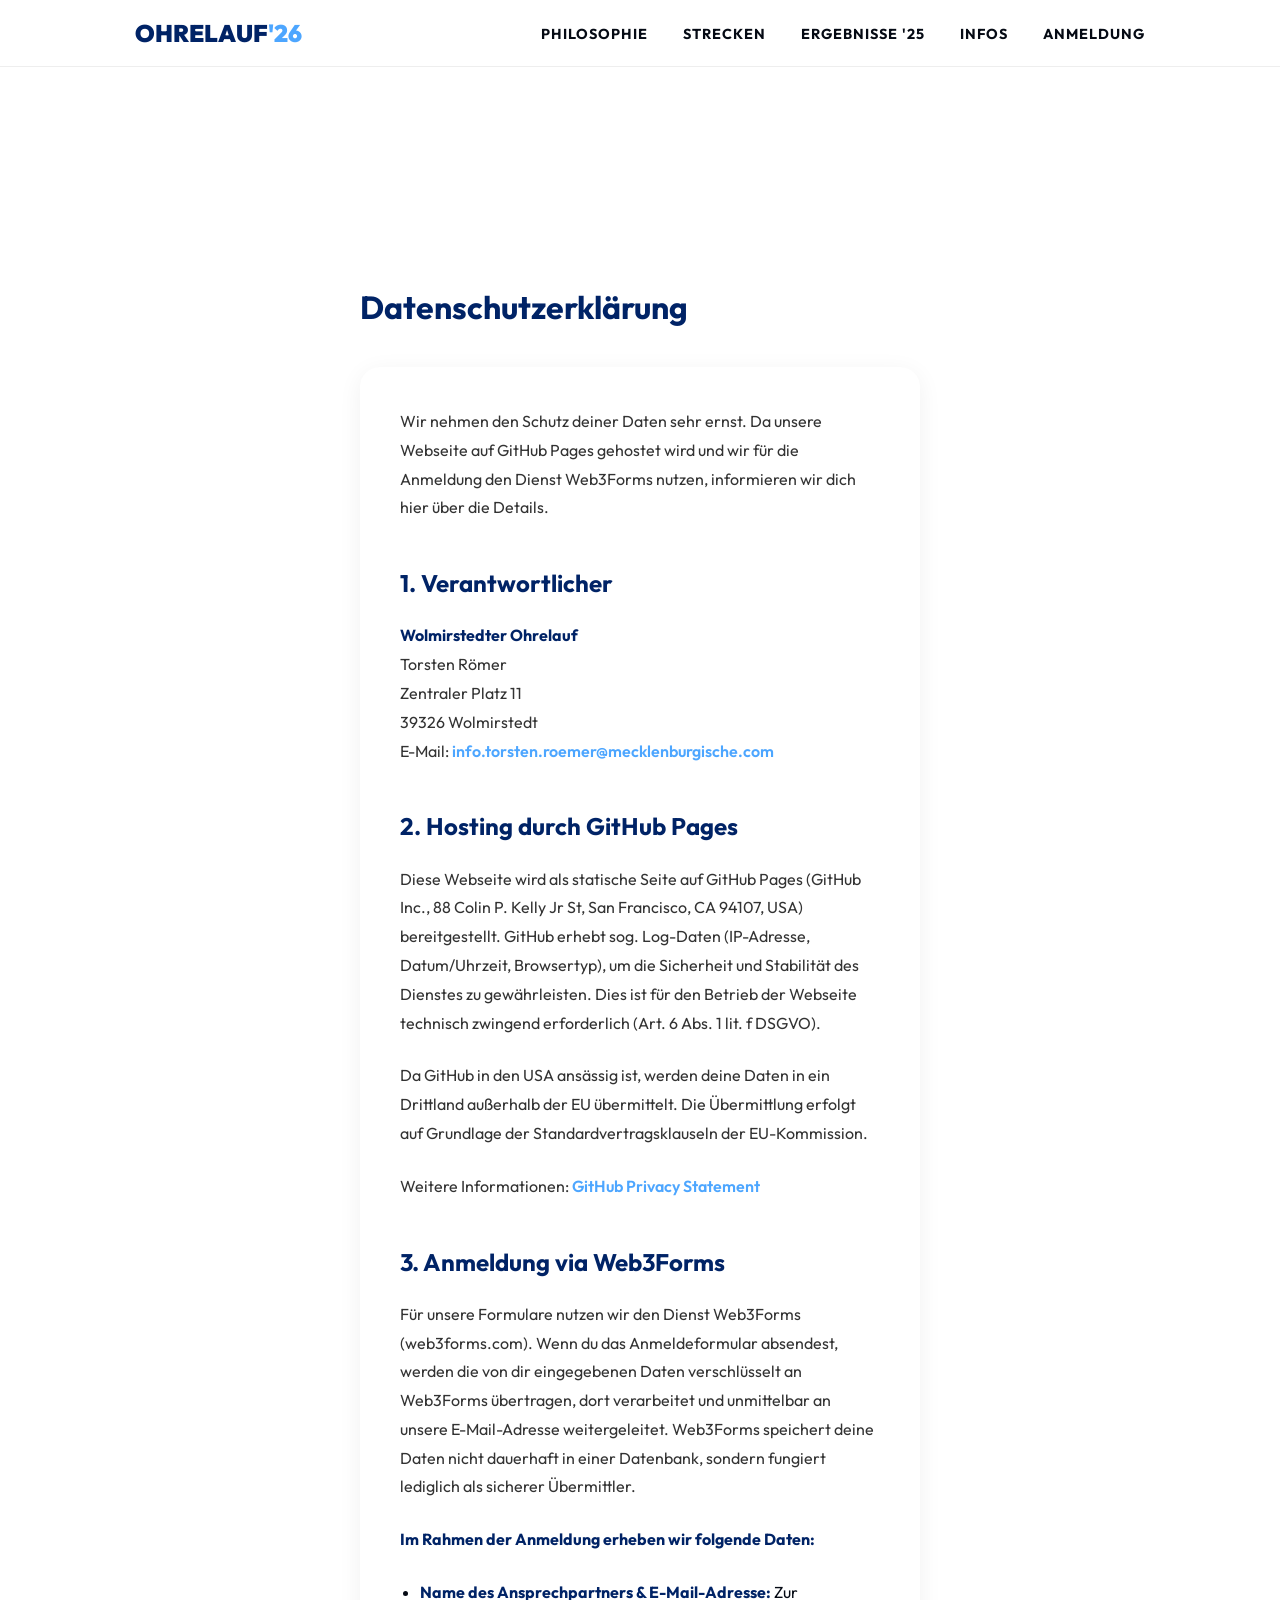
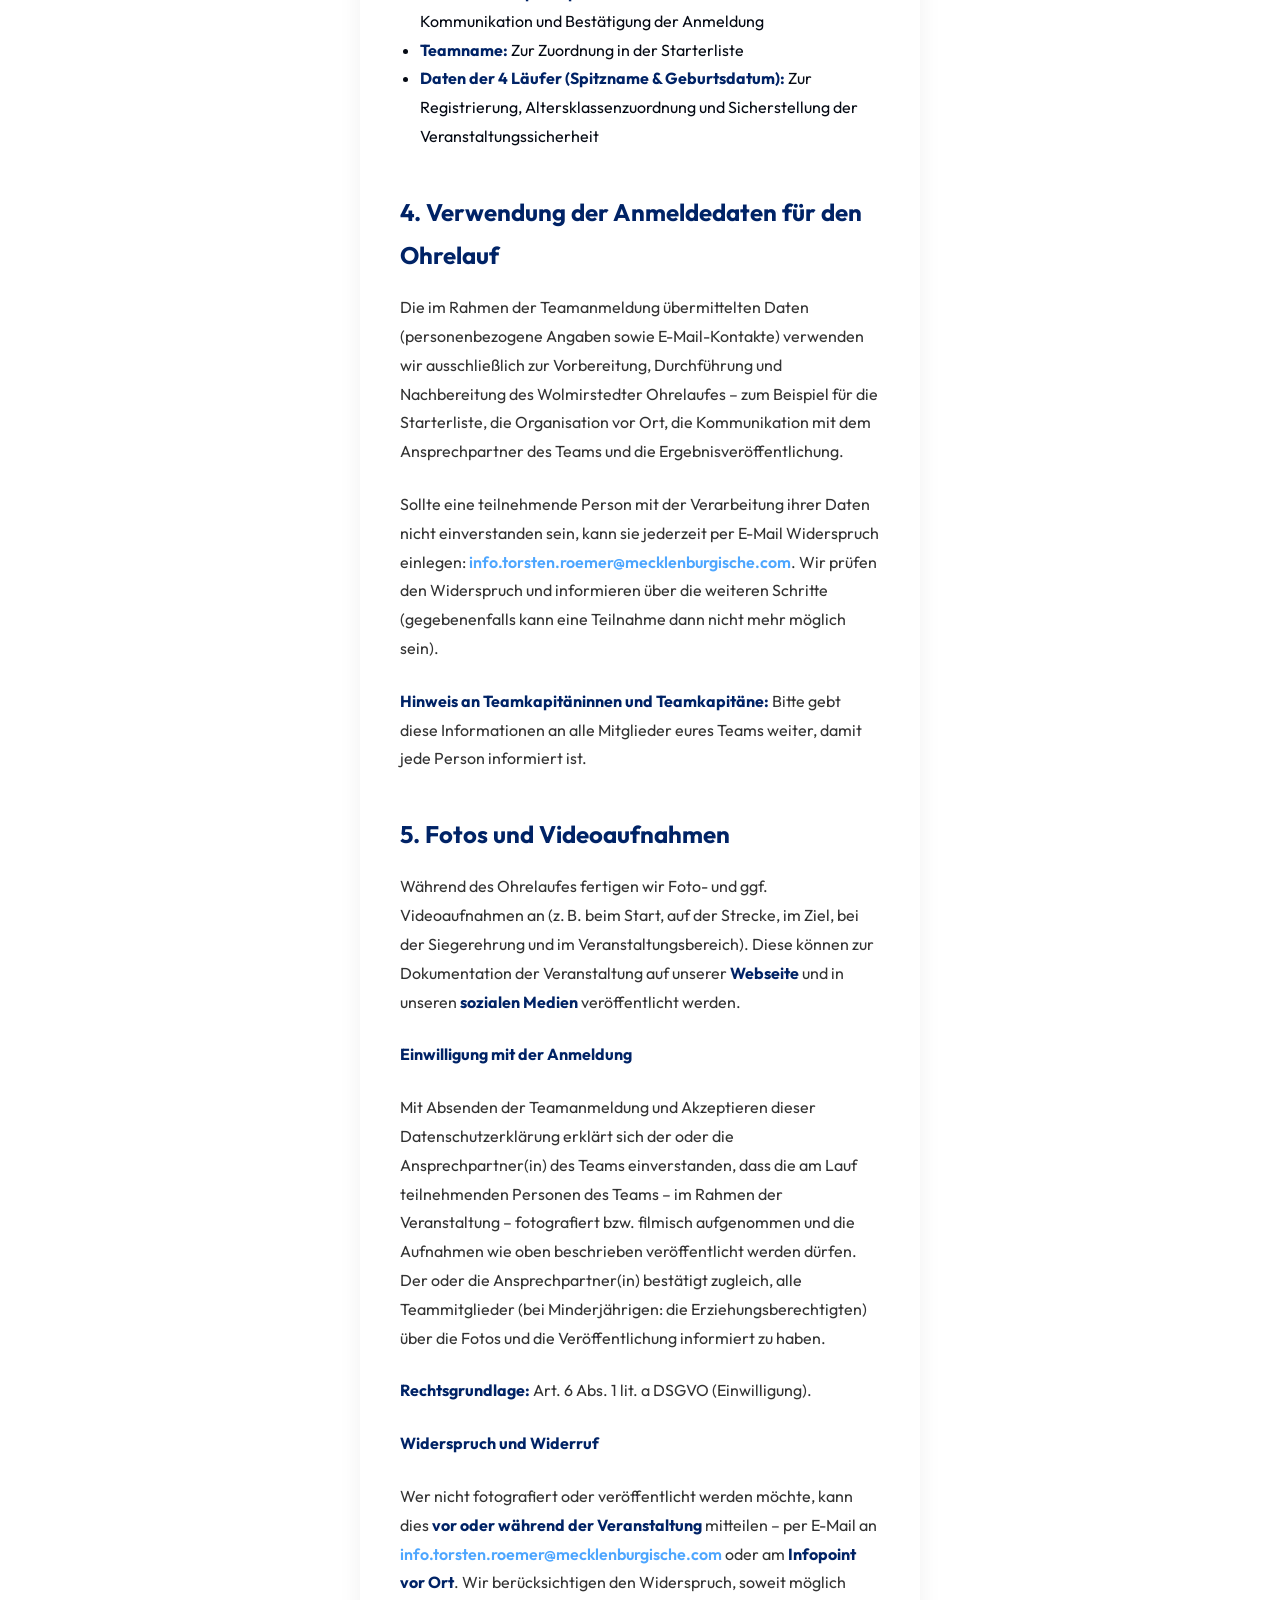
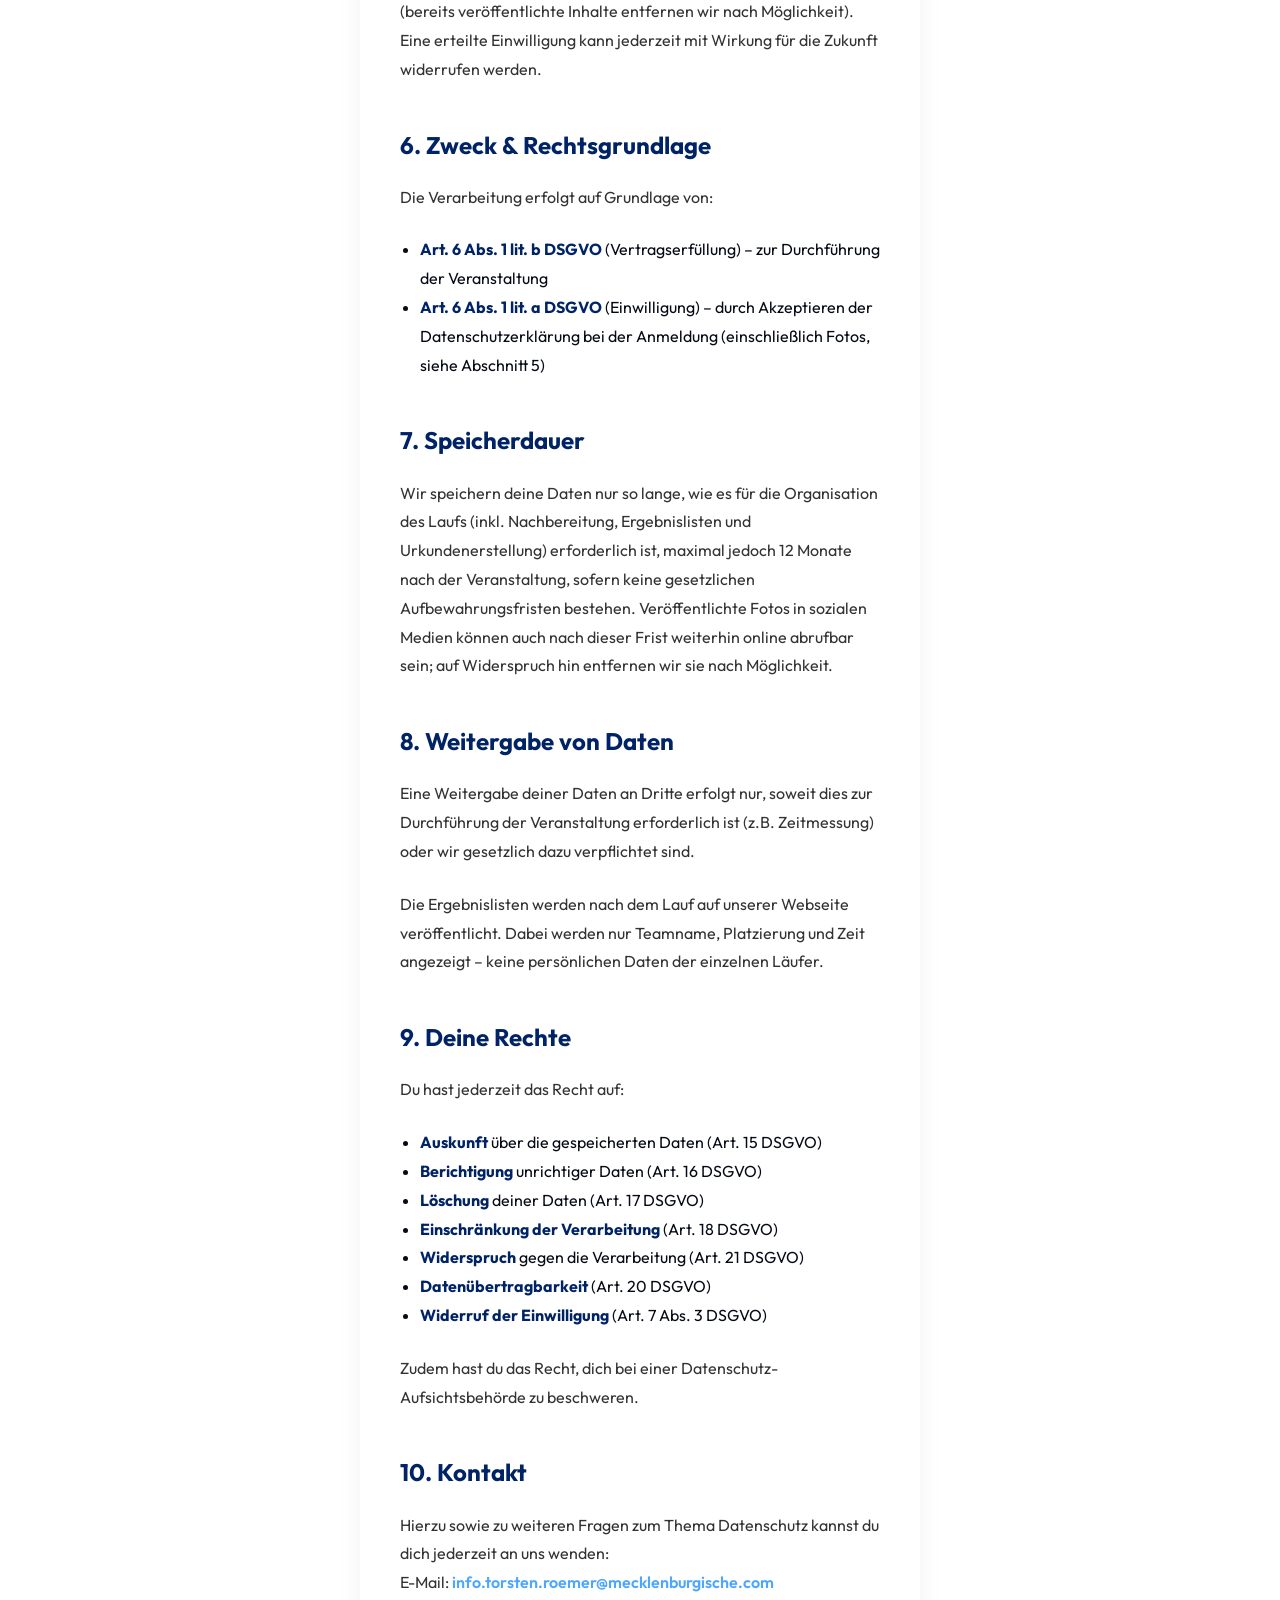
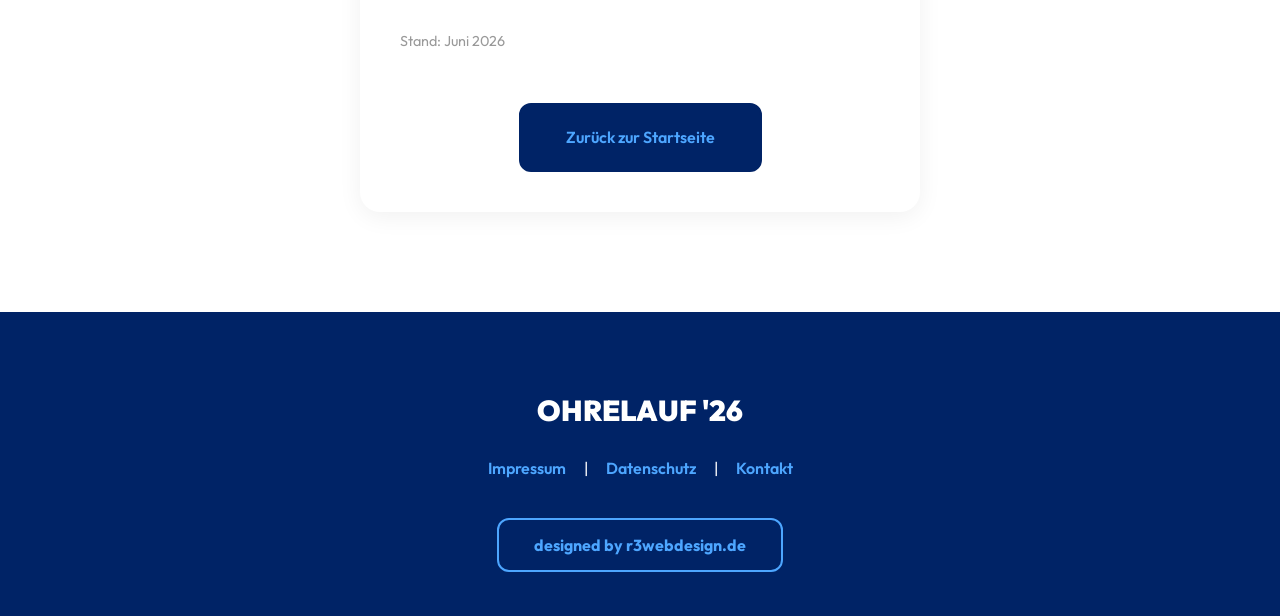
==== commit 34f92012: "add logos & update datenschutz" ====
--- a/datenschutz/index.html
+++ b/datenschutz/index.html
@@ -34,7 +34,7 @@
     </header>
 
     <div class="page-wrapper">
-        <main>
+        <main style="padding-top: 120px;">
             <section class="section">
                 <div class="container">
                     <div class="container-small">
@@ -47,7 +47,8 @@
 
     <h2 style="font-size: 1.5rem; color: var(--brand); margin: 2.5rem 0 1rem 0;">1. Verantwortlicher</h2>
     <p>
-        Ohrelauf<br>
+        <strong>Wolmirstedter Ohrelauf</strong><br>
+        Torsten Römer<br>
         Zentraler Platz 11<br>
         39326 Wolmirstedt<br>
         E-Mail: <a href="mailto:info.torsten.roemer@mecklenburgische.com">info.torsten.roemer@mecklenburgische.com</a>
@@ -76,19 +77,52 @@
         <li><strong>Daten der 4 Läufer (Spitzname & Geburtsdatum):</strong> Zur Registrierung, Altersklassenzuordnung und Sicherstellung der Veranstaltungssicherheit</li>
     </ul>
 
-    <h2 style="font-size: 1.5rem; color: var(--brand); margin: 2.5rem 0 1rem 0;">4. Zweck & Rechtsgrundlage</h2>
+    <h2 style="font-size: 1.5rem; color: var(--brand); margin: 2.5rem 0 1rem 0;">4. Verwendung der Anmeldedaten für den Ohrelauf</h2>
+    <p>
+        Die im Rahmen der Teamanmeldung übermittelten Daten (personenbezogene Angaben sowie E-Mail-Kontakte) verwenden wir ausschließlich zur Vorbereitung, Durchführung und Nachbereitung des Wolmirstedter Ohrelaufes – zum Beispiel für die Starterliste, die Organisation vor Ort, die Kommunikation mit dem Ansprechpartner des Teams und die Ergebnisveröffentlichung.
+    </p>
+    <p>
+        Sollte eine teilnehmende Person mit der Verarbeitung ihrer Daten nicht einverstanden sein, kann sie jederzeit per E-Mail Widerspruch einlegen:
+        <a href="mailto:info.torsten.roemer@mecklenburgische.com">info.torsten.roemer@mecklenburgische.com</a>.
+        Wir prüfen den Widerspruch und informieren über die weiteren Schritte (gegebenenfalls kann eine Teilnahme dann nicht mehr möglich sein).
+    </p>
+    <p>
+        <strong>Hinweis an Teamkapitäninnen und Teamkapitäne:</strong> Bitte gebt diese Informationen an alle Mitglieder eures Teams weiter, damit jede Person informiert ist.
+    </p>
+
+    <h2 id="fotos" style="font-size: 1.5rem; color: var(--brand); margin: 2.5rem 0 1rem 0;">5. Fotos und Videoaufnahmen</h2>
+    <p>
+        Während des Ohrelaufes fertigen wir Foto- und ggf. Videoaufnahmen an (z. B. beim Start, auf der Strecke, im Ziel, bei der Siegerehrung und im Veranstaltungsbereich). Diese können zur Dokumentation der Veranstaltung auf unserer <strong>Webseite</strong> und in unseren <strong>sozialen Medien</strong> veröffentlicht werden.
+    </p>
+    <p><strong>Einwilligung mit der Anmeldung</strong></p>
+    <p>
+        Mit Absenden der Teamanmeldung und Akzeptieren dieser Datenschutzerklärung erklärt sich der oder die Ansprechpartner(in) des Teams einverstanden, dass die am Lauf teilnehmenden Personen des Teams – im Rahmen der Veranstaltung – fotografiert bzw. filmisch aufgenommen und die Aufnahmen wie oben beschrieben veröffentlicht werden dürfen.
+        Der oder die Ansprechpartner(in) bestätigt zugleich, alle Teammitglieder (bei Minderjährigen: die Erziehungsberechtigten) über die Fotos und die Veröffentlichung informiert zu haben.
+    </p>
+    <p>
+        <strong>Rechtsgrundlage:</strong> Art. 6 Abs. 1 lit. a DSGVO (Einwilligung).
+    </p>
+    <p><strong>Widerspruch und Widerruf</strong></p>
+    <p>
+        Wer nicht fotografiert oder veröffentlicht werden möchte, kann dies <strong>vor oder während der Veranstaltung</strong> mitteilen – per E-Mail an
+        <a href="mailto:info.torsten.roemer@mecklenburgische.com">info.torsten.roemer@mecklenburgische.com</a>
+        oder am <strong>Infopoint vor Ort</strong>. Wir berücksichtigen den Widerspruch, soweit möglich (bereits veröffentlichte Inhalte entfernen wir nach Möglichkeit).
+        Eine erteilte Einwilligung kann jederzeit mit Wirkung für die Zukunft widerrufen werden.
+    </p>
+
+    <h2 style="font-size: 1.5rem; color: var(--brand); margin: 2.5rem 0 1rem 0;">6. Zweck & Rechtsgrundlage</h2>
     <p>Die Verarbeitung erfolgt auf Grundlage von:</p>
     <ul style="margin-left: 20px; margin-bottom: 1.5rem; line-height: 1.8;">
         <li><strong>Art. 6 Abs. 1 lit. b DSGVO</strong> (Vertragserfüllung) – zur Durchführung der Veranstaltung</li>
-        <li><strong>Art. 6 Abs. 1 lit. a DSGVO</strong> (Einwilligung) – durch Akzeptieren der Datenschutzerklärung bei der Anmeldung</li>
+        <li><strong>Art. 6 Abs. 1 lit. a DSGVO</strong> (Einwilligung) – durch Akzeptieren der Datenschutzerklärung bei der Anmeldung (einschließlich Fotos, siehe Abschnitt 5)</li>
     </ul>
 
-    <h2 style="font-size: 1.5rem; color: var(--brand); margin: 2.5rem 0 1rem 0;">5. Speicherdauer</h2>
+    <h2 style="font-size: 1.5rem; color: var(--brand); margin: 2.5rem 0 1rem 0;">7. Speicherdauer</h2>
     <p>
-        Wir speichern deine Daten nur so lange, wie es für die Organisation des Laufs (inkl. Nachbereitung, Ergebnislisten und Urkundenerstellung) erforderlich ist, maximal jedoch 12 Monate nach der Veranstaltung, sofern keine gesetzlichen Aufbewahrungsfristen bestehen.
+        Wir speichern deine Daten nur so lange, wie es für die Organisation des Laufs (inkl. Nachbereitung, Ergebnislisten und Urkundenerstellung) erforderlich ist, maximal jedoch 12 Monate nach der Veranstaltung, sofern keine gesetzlichen Aufbewahrungsfristen bestehen. Veröffentlichte Fotos in sozialen Medien können auch nach dieser Frist weiterhin online abrufbar sein; auf Widerspruch hin entfernen wir sie nach Möglichkeit.
     </p>
 
-    <h2 style="font-size: 1.5rem; color: var(--brand); margin: 2.5rem 0 1rem 0;">6. Weitergabe von Daten</h2>
+    <h2 style="font-size: 1.5rem; color: var(--brand); margin: 2.5rem 0 1rem 0;">8. Weitergabe von Daten</h2>
     <p>
         Eine Weitergabe deiner Daten an Dritte erfolgt nur, soweit dies zur Durchführung der Veranstaltung erforderlich ist (z.B. Zeitmessung) oder wir gesetzlich dazu verpflichtet sind.
     </p>
@@ -96,7 +130,7 @@
         Die Ergebnislisten werden nach dem Lauf auf unserer Webseite veröffentlicht. Dabei werden nur Teamname, Platzierung und Zeit angezeigt – keine persönlichen Daten der einzelnen Läufer.
     </p>
 
-    <h2 style="font-size: 1.5rem; color: var(--brand); margin: 2.5rem 0 1rem 0;">7. Deine Rechte</h2>
+    <h2 style="font-size: 1.5rem; color: var(--brand); margin: 2.5rem 0 1rem 0;">9. Deine Rechte</h2>
     <p>Du hast jederzeit das Recht auf:</p>
     <ul style="margin-left: 20px; margin-bottom: 1.5rem; line-height: 1.8;">
         <li><strong>Auskunft</strong> über die gespeicherten Daten (Art. 15 DSGVO)</li>
@@ -111,14 +145,14 @@
         Zudem hast du das Recht, dich bei einer Datenschutz-Aufsichtsbehörde zu beschweren.
     </p>
 
-    <h2 style="font-size: 1.5rem; color: var(--brand); margin: 2.5rem 0 1rem 0;">8. Kontakt</h2>
+    <h2 style="font-size: 1.5rem; color: var(--brand); margin: 2.5rem 0 1rem 0;">10. Kontakt</h2>
     <p>
         Hierzu sowie zu weiteren Fragen zum Thema Datenschutz kannst du dich jederzeit an uns wenden:<br>
         E-Mail: <a href="mailto:info.torsten.roemer@mecklenburgische.com">info.torsten.roemer@mecklenburgische.com</a>
     </p>
 
     <p style="margin-top: 2rem; font-size: 0.9rem; color: #999;">
-        Stand: Januar 2026
+        Stand: Juni 2026
     </p>
 
     <div style="margin-top: 3rem; text-align: center;">
@@ -137,7 +171,7 @@
                     <a href="../impressum/">Impressum</a> | <a href="../datenschutz/">Datenschutz</a> | <a href="../kontakt/">Kontakt</a>
                 </div>
                 <div class="portfolio-wrap">
-                    <a href="https://r3webdesign.de" target="_blank" class="r3-button">
+                    <a href="https://r3webdesign.de" target="_blank" rel="noopener" class="r3-button">
                         <span class="r3-txt">designed by r3webdesign.de</span>
                         <span class="r3-flare"></span>
                     </a>
--- a/style.css
+++ b/style.css
@@ -1,636 +1,662 @@
 /* --- 1. CORE RESET --- */
 * {
-    margin: 0;
-    padding: 0;
-    box-sizing: border-box;
-    -webkit-font-smoothing: antialiased;
+margin: 0;
+padding: 0;
+box-sizing: border-box;
+-webkit-font-smoothing: antialiased;
 }
 
 :root {
-    --brand: #002366;
-    --brand-light: #4da6ff;
-    --yellow: #FFDE21;
-    --white: #ffffff;
-    --black: #050a14;
-    --gray: #f8fafc;
+--brand: #002366;
+--brand-light: #4da6ff;
+--yellow: #FFDE21;
+--white: #ffffff;
+--black: #050a14;
+--gray: #f8fafc;
+}
+
+html {
+overflow-x: hidden;
+overflow-x: clip;
+max-width: 100%;
 }
 
 body {
-    font-family: 'Outfit', sans-serif;
-    color: var(--black);
-    background: var(--white);
-    overflow-x: hidden;
-    width: 100%;
+font-family: 'Outfit', sans-serif;
+color: var(--black);
+background: var(--white);
+overflow-x: hidden;
+overflow-x: clip;
+width: 100%;
+max-width: 100%;
 }
 
 /* --- 2. CONTAINER SYSTEM --- */
 .container {
-    max-width: 1050px;
-    margin: 0 auto;
-    padding: 0 20px;
-    width: 100%;
+max-width: 1050px;
+margin: 0 auto;
+padding: 0 20px;
+width: 100%;
+min-width: 0;
 }
 
 .container-small {
-    max-width: 600px;
-    margin: 0 auto;
-    padding: 0 20px;
+max-width: 600px;
+margin: 0 auto;
+padding: 0 20px;
 }
 
 .centered {
-    text-align: center;
+text-align: center;
 }
 
 /* --- 3. MOBILE SPLASH (FIXIERTER VORHANG) --- */
 .mobile-splash {
-    display: none; /* Hide on Desktop */
+display: none; /* Hide on Desktop */
 }
 
 @media (max-width: 768px) {
-    /* Der Vorhang - nur auf Startseite sichtbar */
-    .mobile-splash {
-        display: none; /* Standardmäßig aus */
-        position: fixed;
-        top: 0;
-        left: 0;
-        width: 100%;
-        height: 100dvh;
-        z-index: 1;
-        flex-direction: column;
-        justify-content: flex-start;
-        align-items: center;
-        padding-top: 12dvh;
-        text-align: center;
-        color: white;
-        overflow: hidden;
-    }
-
-    /* NUR auf der Startseite einblenden */
-    body.is-home .mobile-splash {
-        display: flex;
-    }
-
-    .splash-bg {
-        position: absolute;
-        top: 0;
-        left: 0;
-        width: 100%;
-        height: 100%;
-        background: linear-gradient(rgba(0,35,102,0.7), rgba(0,0,0,0.9)), 
-                    url('images/vorhang.webp') center/cover;
-        z-index: -1;
-    }
-
-    .pre-title {
-        display: block;
-        color: var(--brand-light);
-        text-transform: uppercase;
-        letter-spacing: 4px;
-        font-weight: 400;
-        font-size: 1rem;
-        margin-bottom: 5px;
-    }
-
-    .main-title {
-        font-size: 3.5rem;
-        font-weight: 900;
-        line-height: 1;
-    }
-
-    .sponsor-label {
-        color: var(--yellow);
-        position: absolute;
-        top: 19dvh;
-        left: 50%;
-        transform: translateX(-50%);
-        max-width: 100%;
-        z-index: 10;
-        text-align: center;
-        font-size: 0.65rem;
-        line-height: 1.1;
-        font-weight: 500;
-        letter-spacing: 0.5px;
-        white-space: nowrap;
-    }
-
-    .timer-mob {
-        margin-top: auto;
-        margin-bottom: 12dvh;
-    }
-
-    .days-val {
-        display: block;
-        font-size: 6rem;
-        font-weight: 900;
-        color: var(--brand-light);
-        line-height: 1;
-    }
-
-    .timer-mob label {
-        font-size: 1.1rem;
-        font-weight: 700;
-        text-transform: uppercase;
-    }
-
-    .swipe-area {
-        position: absolute;
-        bottom: 3dvh;
-        left: 50%;
-        transform: translateX(-50%);
-        text-align: center;
-        width: 100%;
-    }
-
-    .arrow-up {
-        font-size: 2.5rem;
-        color: var(--white);
-        animation: swipeUp 2s infinite ease-in-out;
-        margin-bottom: 5px;
-    }
-
-    .swipe-text {
-        display: block;
-        font-size: 0.9rem;
-        color: rgba(255, 255, 255, 0.8);
-        text-transform: uppercase;
-        letter-spacing: 1px;
-    }
-
-    /* Page Wrapper - Standardmäßig KEIN margin-top */
-    .page-wrapper {
-        position: relative;
-        z-index: 10;
-        margin-top: 0;
-        background: var(--white);
-        min-height: auto;
-    }
-
-    /* NUR auf Startseite: margin-top + shadow */
-    body.is-home .page-wrapper {
-        margin-top: 100dvh;
-        box-shadow: 0 -30px 60px rgba(0,0,0,0.4);
-        min-height: 100dvh;
-    }
+/* Der Vorhang - nur auf Startseite sichtbar */
+.mobile-splash {
+display: none; /* Standardmäßig aus */
+position: fixed;
+top: 0;
+left: 0;
+width: 100%;
+height: 100vh;
+height: 100dvh;
+z-index: 1;
+flex-direction: column;
+justify-content: flex-start;
+align-items: center;
+padding-top: 12dvh;
+text-align: center;
+color: white;
+overflow: hidden;
+}
+
+/* NUR auf der Startseite einblenden */
+body.is-home .mobile-splash {
+display: flex;
+}
+
+.splash-ui-stack {
+display: flex;
+flex-direction: column;
+align-items: center;
+width: 100%;
+padding: 0 12px;
+box-sizing: border-box;
+}
+
+.splash-bg {
+position: absolute;
+top: 0;
+left: 0;
+width: 100%;
+height: 100%;
+background: linear-gradient(rgba(0,35,102,0.7), rgba(0,0,0,0.9)), 
+url('images/vorhang.webp') center/cover;
+z-index: -1;
+}
+
+.pre-title {
+display: block;
+color: var(--brand-light);
+text-transform: uppercase;
+letter-spacing: 4px;
+font-weight: 400;
+font-size: 1rem;
+margin-bottom: 5px;
+}
+
+.main-title {
+font-size: 3.5rem;
+font-weight: 900;
+line-height: 1;
+}
+
+.sponsor-label {
+color: var(--yellow);
+margin-top: 0.35rem;
+text-align: center;
+font-size: 0.5rem;
+line-height: 1;
+font-weight: 500;
+letter-spacing: 0;
+white-space: nowrap;
+}
+
+.timer-mob {
+margin-top: auto;
+margin-bottom: 12dvh;
+}
+
+.days-val {
+display: block;
+font-size: 6rem;
+font-weight: 900;
+color: var(--brand-light);
+line-height: 1;
+}
+
+.timer-mob label {
+font-size: 1.1rem;
+font-weight: 700;
+text-transform: uppercase;
+}
+
+.swipe-area {
+position: absolute;
+bottom: 3dvh;
+left: 50%;
+transform: translateX(-50%);
+text-align: center;
+width: 100%;
+}
+
+.arrow-up {
+font-size: 2.5rem;
+color: var(--white);
+animation: swipeUp 2s infinite ease-in-out;
+margin-bottom: 5px;
+}
+
+.swipe-text {
+display: block;
+font-size: 0.9rem;
+color: rgba(255, 255, 255, 0.8);
+text-transform: uppercase;
+letter-spacing: 1px;
+}
+
+/* Page Wrapper - Standardmäßig KEIN margin-top */
+.page-wrapper {
+position: relative;
+z-index: 10;
+margin-top: 0;
+background: var(--white);
+min-height: auto;
+max-width: 100%;
+overflow-x: hidden;
+overflow-x: clip;
+}
+
+/* NUR auf Startseite: margin-top + shadow */
+body.is-home .page-wrapper {
+margin-top: 100vh;
+margin-top: 100dvh;
+box-shadow: 0 -30px 60px rgba(0,0,0,0.4);
+min-height: 100vh;
+min-height: 100dvh;
+}
 }
 
 /* Desktop Reset */
 @media (min-width: 769px) {
-    .mobile-splash {
-        display: none !important;
-    }
-    .page-wrapper {
-        margin-top: 0 !important;
-        box-shadow: none !important;
-    }
-}
-
-    .days-val {
-        display: block;
-        font-size: 6rem;
-        font-weight: 900;
-        color: var(--brand-light);
-        line-height: 1;
-    }
-
-    .timer-mob label {
-        font-size: 1.1rem;
-        font-weight: 700;
-        text-transform: uppercase;
-    }
-
-
-    .arrow-up {
-        font-size: 2.5rem;
-        color: var(--white);
-        animation: swipeUp 2s infinite ease-in-out;
-        margin-bottom: 5px;
-    }
-
-    .swipe-text {
-        display: block;
-        font-size: 0.9rem;
-        color: rgba(255, 255, 255, 0.8);
-        text-transform: uppercase;
-        letter-spacing: 1px;
-    }
-
+.mobile-splash {
+display: none !important;
+}
+.page-wrapper {
+margin-top: 0 !important;
+box-shadow: none !important;
+}
+}
+
+.days-val {
+display: block;
+font-size: 6rem;
+font-weight: 900;
+color: var(--brand-light);
+line-height: 1;
+}
+
+.timer-mob label {
+font-size: 1.1rem;
+font-weight: 700;
+text-transform: uppercase;
+}
+
+.arrow-up {
+font-size: 2.5rem;
+color: var(--white);
+animation: swipeUp 2s infinite ease-in-out;
+margin-bottom: 5px;
+}
+
+.swipe-text {
+display: block;
+font-size: 0.9rem;
+color: rgba(255, 255, 255, 0.8);
+text-transform: uppercase;
+letter-spacing: 1px;
+}
 
 /* --- 4. HEADER (SAUBER & MITTIG) --- */
 .header {
-    background: rgba(255,255,255,0.95);
-    backdrop-filter: blur(15px);
-    position: sticky;
-    top: 0;
-    z-index: 1000;
-    padding: 18px 0;
-    border-bottom: 1px solid #eee;
+background: rgba(255,255,255,0.95);
+backdrop-filter: blur(15px);
+position: sticky;
+top: 0;
+z-index: 1000;
+padding: 18px 0;
+border-bottom: 1px solid #eee;
 }
 
 .header-grid {
-    display: flex;
-    justify-content: space-between;
-    align-items: center;
+display: flex;
+justify-content: space-between;
+align-items: center;
 }
 
 .logo {
-    font-weight: 900;
-    font-size: 1.5rem;
-    color: var(--brand);
+font-weight: 900;
+font-size: 1.5rem;
+color: var(--brand);
 }
 
 .logo span { color: var(--brand-light); }
 
 .nav ul {
-    display: flex;
-    list-style: none; /* Keine Punkte! */
-    gap: 35px;
+display: flex;
+list-style: none; /* Keine Punkte! */
+gap: 35px;
 }
 
 .nav a {
-    text-decoration: none;
-    color: var(--black);
-    font-weight: 700;
-    font-size: 0.9rem;
-    text-transform: uppercase;
-    letter-spacing: 1px;
+text-decoration: none;
+color: var(--black);
+font-weight: 700;
+font-size: 0.9rem;
+text-transform: uppercase;
+letter-spacing: 1px;
 }
 
 @media (max-width: 768px) {
-    .nav { display: none; }
+.nav { display: none; }
 }
 
 /* --- 5. DESKTOP HERO (KOMPAKT) --- */
 .hero-desktop {
-    display: flex;
-    justify-content: center;
-    padding: 100px 0;
+display: flex;
+justify-content: center;
+padding: 100px 0;
 }
 
 @media (max-width: 768px) {
-    .hero-desktop { display: none; }
+.hero-desktop { display: none; }
 }
 
 .hero-grid {
-    display: grid;
-    grid-template-columns: 1fr 1fr;
-    max-width: 1050px;
-    gap: 60px;
-    align-items: center;
+display: grid;
+grid-template-columns: 1fr 1fr;
+max-width: 1050px;
+gap: 60px;
+align-items: center;
 }
 
 .hero-text h1 {
-    font-size: 4.8rem;
-    font-weight: 900;
-    line-height: 0.85;
-    color: var(--brand);
-    letter-spacing: -3px;
-    margin-bottom: 25px;
+font-size: 4.8rem;
+font-weight: 900;
+line-height: 0.85;
+color: var(--brand);
+letter-spacing: -3px;
+margin-bottom: 25px;
 }
 
 .gradient {
-    background: linear-gradient(45deg, var(--brand), var(--brand-light));
-    -webkit-background-clip: text;
-    -webkit-text-fill-color: transparent;
+background: linear-gradient(45deg, var(--brand), var(--brand-light));
+-webkit-background-clip: text;
+-webkit-text-fill-color: transparent;
 }
 
 .countdown {
-    font-size: 2.2rem;
-    font-weight: 900;
-    color: var(--brand-light);
-    margin-bottom: 30px;
+font-size: 2.2rem;
+font-weight: 900;
+color: var(--brand-light);
+margin-bottom: 30px;
 }
 
 .hero-img-stack {
-    position: relative;
+position: relative;
 }
 
 .main-img {
-    width: 100%;
-    border-radius: 40px;
-    position: relative;
-    z-index: 2;
-    box-shadow: 0 40px 100px rgba(0,35,102,0.12);
+width: 100%;
+border-radius: 40px;
+position: relative;
+z-index: 2;
+box-shadow: 0 40px 100px rgba(0,35,102,0.12);
 }
 
 .glow {
-    position: absolute;
-    top: 50%; left: 50%; transform: translate(-50%, -50%);
-    width: 110%; height: 110%;
-    background: radial-gradient(circle, rgba(0,68,204,0.15) 0%, transparent 70%);
-    filter: blur(80px);
-    z-index: 1;
+position: absolute;
+top: 50%; left: 50%; transform: translate(-50%, -50%);
+width: 110%; height: 110%;
+background: radial-gradient(circle, rgba(0,68,204,0.15) 0%, transparent 70%);
+filter: blur(80px);
+z-index: 1;
 }
 
 .stats-card {
-    position: absolute;
-    bottom: -20px; left: -40px;
-    background: rgba(255,255,255,0.85);
-    backdrop-filter: blur(25px);
-    padding: 25px;
-    border-radius: 25px;
-    z-index: 3;
-    box-shadow: 0 20px 50px rgba(0,0,0,0.08);
+position: absolute;
+bottom: -20px; left: -40px;
+background: rgba(255,255,255,0.85);
+backdrop-filter: blur(25px);
+padding: 25px;
+border-radius: 25px;
+z-index: 3;
+box-shadow: 0 20px 50px rgba(0,0,0,0.08);
+text-decoration: none;
+color: var(--brand);
+cursor: pointer;
+}
+
+.stats-card:hover {
+color: var(--brand-light);
+}
+
+.stats-card:focus-visible {
+outline: 3px solid var(--brand-light);
+outline-offset: 3px;
 }
 
 /* --- 6. DIE 3 KARTEN --- */
 /* === FLIP CARDS - MOBILE FIRST === */
 .card-grid {
-    display: grid;
-    grid-template-columns: 1fr;
-    gap: 25px;
-    margin-top: 40px;
+display: grid;
+grid-template-columns: 1fr;
+gap: 25px;
+margin-top: 40px;
 }
 
 .flip-card {
-    height: 420px;
-    perspective: 1500px;
-    cursor: pointer;
-    transition: transform 0.2s ease;
-    position: relative;
+height: 420px;
+perspective: 1500px;
+cursor: pointer;
+transition: transform 0.2s ease;
+position: relative;
 }
 
 .flip-card:active {
-    transform: scale(0.98);
+transform: scale(0.98);
 }
 
 .card-inner {
-    position: relative;
-    width: 100%;
-    height: 100%;
-    transition: transform 0.7s cubic-bezier(0.4, 0.2, 0.2, 1);
-    transform-style: preserve-3d;
+position: relative;
+width: 100%;
+height: 100%;
+transition: transform 0.7s cubic-bezier(0.4, 0.2, 0.2, 1);
+transform-style: preserve-3d;
 }
 
 .flip-card.flipped .card-inner {
-    transform: rotateY(180deg);
+transform: rotateY(180deg);
 }
 
 .card-front, .card-back {
-    position: absolute;
-    width: 100%;
-    height: 100%;
-    backface-visibility: hidden;
-    border-radius: 25px;
-    overflow: hidden;
-    box-shadow: 0 8px 30px rgba(0, 35, 102, 0.08);
+position: absolute;
+width: 100%;
+height: 100%;
+backface-visibility: hidden;
+border-radius: 25px;
+overflow: hidden;
+box-shadow: 0 8px 30px rgba(0, 35, 102, 0.08);
 }
 
 /* FRONT CARD */
 .card-front {
-    background: white;
-    display: flex;
-    flex-direction: column;
+background: white;
+display: flex;
+flex-direction: column;
 }
 
 .c-img {
-    height: 60%;
-    overflow: hidden;
-    position: relative;
-    background: #f5f5f5;
+height: 60%;
+overflow: hidden;
+position: relative;
+background: #f5f5f5;
 }
 
 .c-img img {
-    width: 100%;
-    height: 100%;
-    object-fit: contain;
-    object-position: center;
-    transition: transform 0.5s ease;
+width: 100%;
+height: 100%;
+object-fit: contain;
+object-position: center;
+transition: transform 0.5s ease;
 }
 
 /* Gradient Overlay - NUR auf Vorderseite */
 .card-front .c-img::after {
-    content: '';
-    position: absolute;
-    top: 0;
-    left: 0;
-    right: 0;
-    bottom: 0;
-    background: linear-gradient(to bottom, 
-        rgba(77, 166, 255, 0.15) 0%,
-        rgba(77, 166, 255, 0.08) 30%,
-        rgba(255, 255, 255, 0.3) 70%,
-        rgba(255, 255, 255, 1) 100%
-    );
-    pointer-events: none;
-    z-index: 1;
+content: '';
+position: absolute;
+top: 0;
+left: 0;
+right: 0;
+bottom: 0;
+background: linear-gradient(to bottom, 
+rgba(77, 166, 255, 0.15) 0%,
+rgba(77, 166, 255, 0.08) 30%,
+rgba(255, 255, 255, 0.3) 70%,
+rgba(255, 255, 255, 1) 100%
+);
+pointer-events: none;
+z-index: 1;
 }
 
 /* Explizit KEIN Gradient auf Rückseite */
 .card-back::after,
 .card-back::before {
-    display: none !important;
+display: none !important;
 }
 
 .flip-card:hover .c-img img {
-    transform: scale(1.03);
+transform: scale(1.03);
 }
 
 .c-content {
-    height: 40%;
-    padding: 25px 25px 15px 25px;
-    display: flex;
-    flex-direction: column;
-    justify-content: center;
-    align-items: center;
-    text-align: center;
-    position: relative;
+height: 40%;
+padding: 25px 25px 15px 25px;
+display: flex;
+flex-direction: column;
+justify-content: center;
+align-items: center;
+text-align: center;
+position: relative;
 }
 
 .c-content h3 {
-    font-size: 1.6rem;
-    font-weight: 800;
-    color: var(--brand);
-    margin-bottom: 8px;
-    letter-spacing: -0.5px;
+font-size: 1.6rem;
+font-weight: 800;
+color: var(--brand);
+margin-bottom: 8px;
+letter-spacing: -0.5px;
 }
 
 .c-content p {
-    font-size: 1.1rem;
-    color: #666;
-    font-weight: 500;
-    margin-bottom: 15px;
+font-size: 1.1rem;
+color: #666;
+font-weight: 500;
+margin-bottom: 15px;
 }
 
 /* BACK CARD */
 .card-back {
-    background: var(--brand); /* Solides Blau statt Gradient */
-    color: white;
-    transform: rotateY(180deg);
-    display: flex;
-    flex-direction: column;
-    justify-content: center;
-    align-items: center;
-    padding: 40px 30px 30px 30px;
-    text-align: center;
-    position: relative;
-    z-index: 2; /* Höher als Vorderseite */
+background: var(--brand); /* Solides Blau statt Gradient */
+color: white;
+transform: rotateY(180deg);
+display: flex;
+flex-direction: column;
+justify-content: center;
+align-items: center;
+padding: 40px 30px 30px 30px;
+text-align: center;
+position: relative;
+z-index: 2; /* Höher als Vorderseite */
 }
 
 .card-back h3 {
-    font-size: 1.8rem;
-    font-weight: 800;
-    margin-bottom: 30px;
-    letter-spacing: -0.5px;
+font-size: 1.8rem;
+font-weight: 800;
+margin-bottom: 30px;
+letter-spacing: -0.5px;
 }
 
 .card-back p {
-    font-size: 1.15rem;
-    line-height: 2;
-    font-weight: 400;
-    opacity: 0.95;
-    margin-bottom: 20px;
+font-size: 1.15rem;
+line-height: 2;
+font-weight: 400;
+opacity: 0.95;
+margin-bottom: 20px;
 }
 
 .card-back br {
-    display: block;
-    margin: 8px 0;
+display: block;
+margin: 8px 0;
 }
 
 /* CARD HINT - Nur einmal im Content */
 .card-hint {
-    display: block;
-    font-size: 0.7rem;
-    font-weight: 600;
-    opacity: 0.4;
-    margin-top: auto;
-    transition: opacity 0.3s ease;
+display: block;
+font-size: 0.7rem;
+font-weight: 600;
+opacity: 0.4;
+margin-top: auto;
+transition: opacity 0.3s ease;
 }
 
 .card-front .card-hint {
-    color: var(--brand);
+color: var(--brand);
 }
 
 .card-back .card-hint {
-    color: white;
-    opacity: 0.5;
+color: white;
+opacity: 0.5;
 }
 
 .flip-card:hover .card-hint {
-    opacity: 0.7;
+opacity: 0.7;
 }
 
 /* Tablet (ab 600px) */
 @media (min-width: 600px) {
-    .card-grid {
-        grid-template-columns: repeat(2, 1fr);
-        gap: 30px;
-    }
+.card-grid {
+grid-template-columns: repeat(2, 1fr);
+gap: 30px;
+}
 }
 
 /* Desktop (ab 900px) */
 @media (min-width: 900px) {
-    .card-grid {
-        grid-template-columns: repeat(3, 1fr);
-        gap: 35px;
-    }
-    
-    .card-hint {
-        font-size: 0.65rem;
-    }
+.card-grid {
+grid-template-columns: repeat(3, 1fr);
+gap: 35px;
+}
+.card-hint {
+font-size: 0.65rem;
+}
 }
 
 /* Large Desktop (ab 1200px) */
 @media (min-width: 1200px) {
-    .card-grid {
-        gap: 40px;
-    }
+.card-grid {
+gap: 40px;
+}
 }
 /* --- 7. FOOTER --- */
 .footer {
-    background: var(--brand);
-    color: white;
-    padding: 80px 20px 40px 20px;
+background: var(--brand);
+color: white;
+padding: 80px 20px 40px 20px;
 }
 
 .footer-logo {
-    font-size: 1.8rem;
-    font-weight: 900;
-    color: white;
-    margin-bottom: 20px;
+font-size: 1.8rem;
+font-weight: 900;
+color: white;
+margin-bottom: 20px;
 }
 
 .footer-nav {
-    margin: 30px 0;
+margin: 30px 0;
 }
 
 .footer-nav a {
-    color: var(--brand-light);
-    text-decoration: none;
-    font-weight: 600;
-    margin: 0 15px;
-    transition: color 0.3s ease;
+color: var(--brand-light);
+text-decoration: none;
+font-weight: 600;
+margin: 0 15px;
+transition: color 0.3s ease;
 }
 
 .footer-nav a:hover {
-    color: white;
+color: white;
 }
 
 .portfolio-wrap {
-    margin-top: 40px;
+margin-top: 40px;
 }
 
 .r3-button {
-    display: inline-block;
-    padding: 15px 35px;
-    background: transparent;
-    color: var(--brand-light);
-    text-decoration: none;
-    font-weight: 700;
-    border-radius: 12px;
-    border: 2px solid var(--brand-light);
-    transition: all 0.3s ease;
-    position: relative;
-    overflow: hidden;
+display: inline-block;
+padding: 15px 35px;
+background: transparent;
+color: var(--brand-light);
+text-decoration: none;
+font-weight: 700;
+border-radius: 12px;
+border: 2px solid var(--brand-light);
+transition: all 0.3s ease;
+position: relative;
+overflow: hidden;
 }
 
 .r3-button:hover {
-    color: white;
-    border-color: white;
-    transform: translateY(-3px);
-    box-shadow: 0 5px 20px rgba(255, 255, 255, 0.2);
+color: white;
+border-color: white;
+transform: translateY(-3px);
+box-shadow: 0 5px 20px rgba(255, 255, 255, 0.2);
 }
 
 .r3-txt {
-    position: relative;
-    z-index: 2;
+position: relative;
+z-index: 2;
 }
 
 .r3-flare {
-    position: absolute;
-    top: 0;
-    left: -100%;
-    width: 100%;
-    height: 100%;
-    background: linear-gradient(90deg, transparent, rgba(255, 255, 255, 0.1), transparent);
-    transition: 0.5s;
-    z-index: 1;
+position: absolute;
+top: 0;
+left: -100%;
+width: 100%;
+height: 100%;
+background: linear-gradient(90deg, transparent, rgba(255, 255, 255, 0.1), transparent);
+transition: 0.5s;
+z-index: 1;
 }
 
 .r3-button:hover .r3-flare {
-    left: 100%;
+left: 100%;
 }
 
 /* Mobile */
 @media (max-width: 600px) {
-    .footer {
-        padding: 60px 20px 30px 20px;
-    }
-    
-    .footer-logo {
-        font-size: 1.5rem;
-    }
-    
-    .footer-nav a {
-        display: inline-block;
-        margin: 10px;
-    }
+.footer {
+padding: 60px 20px 30px 20px;
+}
+.footer-logo {
+font-size: 1.5rem;
+}
+.footer-nav a {
+display: inline-block;
+margin: 10px;
+}
 }
 
 /* --- ANIMATIONS --- */
 @keyframes swipeUp {
-    0% { transform: translateY(15px); opacity: 0; }
-    50% { transform: translateY(0); opacity: 1; }
-    100% { transform: translateY(-15px); opacity: 0; }
+0% { transform: translateY(15px); opacity: 0; }
+50% { transform: translateY(0); opacity: 1; }
+100% { transform: translateY(-15px); opacity: 0; }
 }
 
 .section { padding: 100px 0; }
@@ -641,902 +667,1196 @@
 .glass-form input { width: 100%; padding: 15px; margin-bottom: 15px; border: 1px solid #ddd; border-radius: 10px; }
 
 @media (max-width: 768px) {
-    /* Die Navigation ist standardmäßig unsichtbar und oben "geparkt" */
-    .nav {
-        display: none; /* Oder position: absolute; transform: translateY(-100%); */
-        position: absolute;
-        top: 100%;
-        left: 0;
-        width: 100%;
-        background: white;
-        padding: 40px 20px;
-        border-bottom: 2px solid var(--brand);
-        z-index: 999;
-    }
-
-    /* WENN das Skript die Klasse .active hinzufügt, wird sie sichtbar */
-    .nav.active {
-        display: block;
-    }
-
-    /* BURGER ANIMATION: Zum X werden */
-    .burger-btn.is-open span:nth-child(1) {
-        transform: translateY(9px) rotate(45deg);
-    }
-    .burger-btn.is-open span:nth-child(2) {
-        opacity: 0;
-    }
-    .burger-btn.is-open span:nth-child(3) {
-        transform: translateY(-9px) rotate(-45deg);
-    }
+/* Die Navigation ist standardmäßig unsichtbar und oben "geparkt" */
+.nav {
+display: none; /* Oder position: absolute; transform: translateY(-100%); */
+position: absolute;
+top: 100%;
+left: 0;
+width: 100%;
+background: white;
+padding: 40px 20px;
+border-bottom: 2px solid var(--brand);
+z-index: 999;
+}
+
+/* WENN das Skript die Klasse .active hinzufügt, wird sie sichtbar */
+.nav.active {
+display: block;
+}
+
+/* BURGER ANIMATION: Zum X werden */
+.burger-btn.is-open span:nth-child(1) {
+transform: translateY(9px) rotate(45deg);
+}
+.burger-btn.is-open span:nth-child(2) {
+opacity: 0;
+}
+.burger-btn.is-open span:nth-child(3) {
+transform: translateY(-9px) rotate(-45deg);
+}
 }
 .hero {
-    position: relative;
+position: relative;
+display: flex;
+flex-direction: column;
+align-items: center;
 }
 
 .title-wrap {
-    position: relative;
-    display: inline-block;
+position: relative;
+display: inline-block;
 }
 
 .pre-title {
-    position: absolute;
-    top: -1.2em;
-    left: 0;
-    font-size: 0.75rem;
-    letter-spacing: 0.3em;
-    color: #4da3ff;
+position: absolute;
+top: -1.2em;
+left: 0;
+font-size: 0.75rem;
+letter-spacing: 0.3em;
+color: #4da3ff;
 }
 
 .main-title {
-    position: relative;
-    font-size: 3rem;
-    font-weight: 800;
-    color: #fff;
-    line-height: 1;
+position: relative;
+font-size: 3rem;
+font-weight: 800;
+color: #fff;
+line-height: 1;
 }
 
 .year {
-    position: absolute;
-    bottom: -1.2em;
-    right: 0;
-    font-size: 2.5rem;
-    font-weight: 800;
-    color: #4da3ff;
+position: absolute;
+bottom: -1.2em;
+right: 0;
+font-size: 2.5rem;
+font-weight: 800;
+color: #4da3ff;
 }
 
 .bottom-group {
-    position: absolute;
-    bottom: 20vh; /* Im unteren Drittel */
-    left: 50%;
-    transform: translateX(-50%);
-    text-align: center;
+position: absolute;
+bottom: 20vh; /* Im unteren Drittel */
+left: 50%;
+transform: translateX(-50%);
+text-align: center;
 }
 
 .days-big {
-    display: block;
-    font-size: 6rem; 
-    font-weight: 900;
-    color: var(--brand-light);
-    line-height: 1;
-    margin-bottom: 10px;
+display: block;
+font-size: 6rem; 
+font-weight: 900;
+color: var(--brand-light);
+line-height: 1;
+margin-bottom: 10px;
 }
 
 .timer-mob label {
-    font-size: 1.2rem; /* Auch etwas größer */
-    font-weight: 700;
-    text-transform: uppercase;
-    color: white;
+font-size: 1.2rem; /* Auch etwas größer */
+font-weight: 700;
+text-transform: uppercase;
+color: white;
 }
 .swipe-area {
-    position: absolute;
-    bottom: 4vh; /* Ganz unten */
-    left: 50%;
-    transform: translateX(-50%);
-    text-align: center;
-    z-index: 10;
+position: absolute;
+bottom: 4vh; /* Ganz unten */
+left: 50%;
+transform: translateX(-50%);
+text-align: center;
+z-index: 10;
 }
 
 .arrow-up {
-    font-size: 2.5rem;
-    color: var(--white);
-    animation: swipeUp 2s infinite ease-in-out;
-    display: block;
-    margin: 0 auto 20px auto; /* Zentriert + Abstand */
-    line-height: 1;
-    position: relative; /* WICHTIG: Kein absolute! */
+font-size: 2.5rem;
+color: var(--white);
+animation: swipeUp 2s infinite ease-in-out;
+display: block;
+margin: 0 auto 20px auto; /* Zentriert + Abstand */
+line-height: 1;
+position: relative; /* WICHTIG: Kein absolute! */
 }
 
 .swipe-text {
-    display: inline;
-    font-size: 0.95rem;
-    color: rgba(255, 255, 255, 0.9);
-    white-space: nowrap;
-    font-weight: 400;
+display: inline;
+font-size: 0.95rem;
+color: rgba(255, 255, 255, 0.9);
+white-space: nowrap;
+font-weight: 400;
 }
 
 @keyframes swipeUp {
-    0%, 100% { 
-        transform: translateY(8px); 
-        opacity: 0; 
-    }
-    50% { 
-        transform: translateY(-8px); 
-        opacity: 1; 
-    }
+0%, 100% { 
+transform: translateY(8px); 
+opacity: 0; 
+}
+50% { 
+transform: translateY(-8px); 
+opacity: 1; 
+}
 }
 /* Burger Button (nur auf Mobile) */
 .burger-btn {
-    display: none;
-    flex-direction: column;
-    gap: 6px;
-    background: none;
-    border: none;
-    cursor: pointer;
-    padding: 10px;
-    z-index: 1001;
+display: none;
+flex-direction: column;
+gap: 6px;
+background: none;
+border: none;
+cursor: pointer;
+padding: 10px;
+z-index: 1001;
 }
 
 .burger-btn span {
-    width: 28px;
-    height: 3px;
-    background: var(--brand);
-    border-radius: 3px;
-    transition: all 0.3s ease;
+width: 28px;
+height: 3px;
+background: var(--brand);
+border-radius: 3px;
+transition: all 0.3s ease;
 }
 
 @media (max-width: 768px) {
-    .burger-btn {
-        display: flex; /* Zeige Burger auf Mobile */
-    }
-    
-    .nav {
-        display: none;
-        position: absolute;
-        top: 100%;
-        left: 0;
-        width: 100%;
-        background: white;
-        padding: 40px 20px;
-        border-bottom: 2px solid var(--brand);
-        z-index: 999;
-    }
-    
-    .nav.active {
-        display: block;
-    }
-    
-    .nav ul {
-        flex-direction: column;
-        gap: 20px;
-    }
-    
-    /* BURGER ANIMATION: Zum X werden */
-    .burger-btn.is-open span:nth-child(1) {
-        transform: translateY(9px) rotate(45deg);
-    }
-    .burger-btn.is-open span:nth-child(2) {
-        opacity: 0;
-    }
-    .burger-btn.is-open span:nth-child(3) {
-        transform: translateY(-9px) rotate(-45deg);
-    }
+.burger-btn {
+display: flex; /* Zeige Burger auf Mobile */
+}
+.nav {
+display: none;
+position: absolute;
+top: 100%;
+left: 0;
+width: 100%;
+background: white;
+padding: 40px 20px;
+border-bottom: 2px solid var(--brand);
+z-index: 999;
+}
+.nav.active {
+display: block;
+}
+.nav ul {
+flex-direction: column;
+gap: 20px;
+}
+/* BURGER ANIMATION: Zum X werden */
+.burger-btn.is-open span:nth-child(1) {
+transform: translateY(9px) rotate(45deg);
+}
+.burger-btn.is-open span:nth-child(2) {
+opacity: 0;
+}
+.burger-btn.is-open span:nth-child(3) {
+transform: translateY(-9px) rotate(-45deg);
+}
 }
 /* --- 8. PHILOSOPHY SECTION --- */
+
+#philosophie {
+background: var(--white);
+}
+
+.phil-right {
+background: white;
+padding: 30px 20px;
+border-radius: 20px;
+border: 2px solid var(--brand);
+box-shadow: 0 8px 30px rgba(0, 35, 102, 0.06);
+}
 
 /* Mobile Base Styles */
 .philosophy-grid {
-    display: flex;
-    flex-direction: column;
-    gap: 25px;
+display: flex;
+flex-direction: column;
+gap: 25px;
 }
 
 .phil-left .section-title {
-    font-size: 2.2rem;
-    line-height: 1.1;
-    margin-bottom: 15px; /* Weniger Abstand */
-    letter-spacing: -1px;
+font-size: 2.2rem;
+line-height: 1.1;
+margin-bottom: 15px;
+letter-spacing: -1px;
 }
 
 .phil-tagline {
-    font-size: 1.1rem;
-    font-weight: 600;
-    color: var(--brand-light);
-    line-height: 1.3; /* Kompakter */
-    margin-bottom: 0; /* Kein extra Margin */
-}
-
-.phil-right {
-    background: white;
-    padding: 30px 20px;
-    border-radius: 20px;
-    box-shadow: 0 5px 20px rgba(0,0,0,0.05);
+font-size: 1.1rem;
+font-weight: 600;
+color: var(--brand-light);
+line-height: 1.3;
+margin-bottom: 0;
 }
 
 .phil-text {
-    font-size: 1rem;
-    line-height: 1.7;
-    margin-bottom: 20px;
-    color: #333;
+font-size: 1rem;
+line-height: 1.7;
+margin-bottom: 20px;
+color: #333;
 }
 
 .phil-cta {
-    display: flex;
-    align-items: center;
-    gap: 12px;
-    margin-top: 30px;
-    padding: 20px;
-    background: linear-gradient(135deg, rgba(77, 166, 255, 0.1), rgba(0, 35, 102, 0.05));
-    border-radius: 15px;
-    border-left: 4px solid var(--brand-light);
-    font-size: 1rem;
-    font-weight: 700;
-    color: var(--brand);
-    line-height: 1.4;
+display: flex;
+align-items: center;
+gap: 12px;
+margin-top: 30px;
+padding: 20px;
+background: linear-gradient(135deg, rgba(77, 166, 255, 0.1), rgba(0, 35, 102, 0.05));
+border-radius: 15px;
+border-left: 4px solid var(--brand-light);
+font-size: 1rem;
+font-weight: 700;
+color: var(--brand);
+line-height: 1.4;
 }
 
 .cta-icon {
-    font-size: 1.5rem;
-    flex-shrink: 0;
+font-size: 1.5rem;
+flex-shrink: 0;
 }
 
 /* Tablet (ab 600px) */
 @media (min-width: 600px) {
-    .philosophy-grid {
-        gap: 35px;
-    }
-    
-    .phil-left .section-title {
-        font-size: 2.8rem;
-        margin-bottom: 18px;
-    }
-    
-    .phil-tagline {
-        font-size: 1.2rem;
-    }
-    
-    .phil-right {
-        padding: 40px 30px;
-    }
-    
-    .phil-text {
-        font-size: 1.05rem;
-    }
-    
-    .phil-cta {
-        font-size: 1.1rem;
-        padding: 22px;
-    }
-    
-    .cta-icon {
-        font-size: 1.8rem;
-    }
+.philosophy-grid {
+gap: 35px;
+}
+.phil-left .section-title {
+font-size: 2.8rem;
+margin-bottom: 18px;
+}
+.phil-tagline {
+font-size: 1.2rem;
+}
+.phil-right {
+padding: 40px 30px;
+}
+.phil-text {
+font-size: 1.05rem;
+}
+.phil-cta {
+font-size: 1.1rem;
+padding: 22px;
+}
+.cta-icon {
+font-size: 1.8rem;
+}
 }
 
 /* Desktop (ab 900px) */
 @media (min-width: 900px) {
-    .philosophy-grid {
-        display: grid;
-        grid-template-columns: 1fr 1.5fr;
-        gap: 60px;
-        align-items: start;
-    }
-    
-    .phil-left {
-        position: sticky;
-        top: 120px;
-    }
-    
-    .phil-left .section-title {
-        font-size: 3.2rem;
-        letter-spacing: -2px;
-        margin-bottom: 20px;
-    }
-    
-    .phil-tagline {
-        font-size: 1.25rem;
-        line-height: 1.4;
-        max-width: 280px; /* Begrenzt Breite für weniger Umbrüche */
-    }
-    
-    .phil-right {
-        padding: 50px 40px;
-        border-radius: 25px;
-    }
-    
-    .phil-text {
-        font-size: 1.08rem;
-        line-height: 1.8;
-        margin-bottom: 22px;
-    }
-    
-    .phil-cta {
-        margin-top: 35px;
-        padding: 25px;
-        font-size: 1.15rem;
-    }
-    
-    .cta-icon {
-        font-size: 2rem;
-    }
+.philosophy-grid {
+display: grid;
+grid-template-columns: 1fr 1.5fr;
+gap: 60px;
+align-items: start;
+}
+.phil-left {
+position: sticky;
+top: 120px;
+}
+.phil-left .section-title {
+font-size: 3.2rem;
+letter-spacing: -2px;
+margin-bottom: 20px;
+}
+.phil-tagline {
+font-size: 1.25rem;
+line-height: 1.4;
+max-width: 280px; /* Begrenzt Breite für weniger Umbrüche */
+}
+.phil-right {
+padding: 50px 40px;
+border-radius: 25px;
+}
+.phil-text {
+font-size: 1.08rem;
+line-height: 1.8;
+margin-bottom: 22px;
+}
+.phil-cta {
+margin-top: 35px;
+padding: 25px;
+font-size: 1.15rem;
+}
+.cta-icon {
+font-size: 2rem;
+}
 }
 
 /* Large Desktop (ab 1200px) */
 @media (min-width: 1200px) {
-    .philosophy-grid {
-        gap: 80px;
-    }
-    
-    .phil-left .section-title {
-        font-size: 3.5rem;
-        margin-bottom: 25px;
-    }
-    
-    .phil-tagline {
-        font-size: 1.3rem;
-        line-height: 1.5;
-        max-width: 320px; /* Mehr Platz auf großen Screens */
-    }
-    
-    .phil-right {
-        padding: 60px;
-        border-radius: 30px;
-    }
-    
-    .phil-text {
-        font-size: 1.1rem;
-        margin-bottom: 25px;
-    }
-    
-    .phil-cta {
-        margin-top: 40px;
-        font-size: 1.2rem;
-    }
+.philosophy-grid {
+gap: 80px;
+}
+.phil-left .section-title {
+font-size: 3.5rem;
+margin-bottom: 25px;
+}
+.phil-tagline {
+font-size: 1.3rem;
+line-height: 1.5;
+max-width: 320px; /* Mehr Platz auf großen Screens */
+}
+.phil-right {
+padding: 60px;
+border-radius: 30px;
+}
+.phil-text {
+font-size: 1.1rem;
+margin-bottom: 25px;
+}
+.phil-cta {
+margin-top: 40px;
+font-size: 1.2rem;
+}
 }
 /* === ERGEBNISSE TABELLEN === */
 
+.results-intro {
+max-width: 600px;
+margin: -20px auto 35px;
+color: #555;
+font-size: 1.05rem;
+line-height: 1.6;
+}
+
 .results-tabs {
-    display: flex;
-    gap: 10px;
-    justify-content: center;
-    margin-bottom: 40px;
-    flex-wrap: wrap;
+display: flex;
+gap: 10px;
+justify-content: center;
+margin-bottom: 40px;
+flex-wrap: wrap;
 }
 
 .tab-btn {
-    padding: 12px 25px;
-    background: white;
-    border: 2px solid #e0e0e0;
-    border-radius: 25px;
-    font-size: 0.95rem;
-    font-weight: 700;
-    color: #666;
-    cursor: pointer;
-    transition: all 0.3s ease;
-    text-transform: uppercase;
-    letter-spacing: 0.5px;
+padding: 12px 25px;
+background: white;
+border: 2px solid #e0e0e0;
+border-radius: 25px;
+font-size: 0.95rem;
+font-weight: 700;
+color: #666;
+cursor: pointer;
+transition: all 0.3s ease;
+text-transform: uppercase;
+letter-spacing: 0.5px;
 }
 
 .tab-btn:hover {
-    border-color: var(--brand-light);
-    color: var(--brand);
+border-color: var(--brand-light);
+color: var(--brand);
 }
 
 .tab-btn.active {
-    background: var(--brand);
-    border-color: var(--brand);
-    color: white;
-    transform: translateY(-2px);
-    box-shadow: 0 4px 15px rgba(0, 35, 102, 0.2);
+background: var(--brand);
+border-color: var(--brand);
+color: white;
+transform: translateY(-2px);
+box-shadow: 0 4px 15px rgba(0, 35, 102, 0.2);
 }
 
 .results-wrap {
-    background: white;
-    border-radius: 20px;
-    padding: 30px;
-    box-shadow: 0 5px 25px rgba(0, 0, 0, 0.06);
+background: white;
+border-radius: 20px;
+padding: 30px;
+box-shadow: 0 5px 25px rgba(0, 0, 0, 0.06);
+max-width: 100%;
+overflow-x: auto;
+-webkit-overflow-scrolling: touch;
 }
 
 .tab-panel {
-    animation: fadeIn 0.4s ease;
+animation: fadeIn 0.4s ease;
 }
 
 .tab-panel.is-hidden {
-    display: none;
+display: none;
 }
 
 @keyframes fadeIn {
-    from {
-        opacity: 0;
-        transform: translateY(10px);
-    }
-    to {
-        opacity: 1;
-        transform: translateY(0);
-    }
+from {
+opacity: 0;
+transform: translateY(10px);
+}
+to {
+opacity: 1;
+transform: translateY(0);
+}
 }
 
 /* Tabelle */
 .results {
-    width: 100%;
-    border-collapse: collapse;
+width: 100%;
+border-collapse: collapse;
+table-layout: fixed;
+}
+
+.results th,
+.results td {
+overflow-wrap: break-word;
+word-break: break-word;
+}
+
+.results th:first-child,
+.results td:first-child {
+white-space: nowrap;
+word-break: normal;
+overflow-wrap: normal;
+width: 15%;
+}
+
+.results th:nth-child(2),
+.results td:nth-child(2) {
+width: 45%;
+}
+
+.results th:last-child,
+.results td:last-child {
+width: 40%;
 }
 
 .results thead {
-    background: var(--gray);
+background: var(--gray);
 }
 
 .results th {
-    padding: 15px 20px;
-    text-align: left;
-    font-weight: 800;
-    font-size: 0.85rem;
-    text-transform: uppercase;
-    letter-spacing: 1px;
-    color: var(--brand);
+padding: 15px 20px;
+text-align: left;
+font-weight: 800;
+font-size: 0.85rem;
+text-transform: uppercase;
+letter-spacing: 1px;
+color: var(--brand);
 }
 
 .results tbody tr {
-    border-bottom: 1px solid #f0f0f0;
-    transition: all 0.3s ease;
+border-bottom: 1px solid #f0f0f0;
+transition: all 0.3s ease;
 }
 
 .results tbody tr:last-child {
-    border-bottom: none;
+border-bottom: none;
 }
 
 .results tbody tr:hover {
-    background: #f8f9ff;
-    transform: translateX(5px);
+background: #f8f9ff;
+transform: translateX(5px);
 }
 
 .results td {
-    padding: 18px 20px;
-    color: #333;
+padding: 18px 20px;
+color: #333;
 }
 
 /* Erste Spalte (Platz) */
 .results td:first-child {
-    font-weight: 800;
-    font-size: 1.1rem;
-    color: var(--brand);
-    width: 80px;
+font-weight: 800;
+font-size: 1.1rem;
+color: var(--brand);
 }
 
 /* Teamname */
 .results td:nth-child(2) {
-    font-weight: 600;
-}
-
-/* Zeit */
+font-weight: 600;
+}
+
+/* Zeit / Kategorie */
 .results td:last-child {
-    font-weight: 800;
-    font-size: 1.1rem;
-    color: var(--brand-light);
-    text-align: right;
-    font-family: 'Courier New', monospace;
-}
-
-/* Medal Highlights - Top 3 */
-.results tbody tr:nth-child(1) {
-    background: linear-gradient(90deg, rgba(255, 215, 0, 0.08), transparent);
-}
-
-.results tbody tr:nth-child(1) td:first-child::before {
-    content: '🥇 ';
-}
-
-.results tbody tr:nth-child(2) {
-    background: linear-gradient(90deg, rgba(192, 192, 192, 0.08), transparent);
-}
-
-.results tbody tr:nth-child(2) td:first-child::before {
-    content: '🥈 ';
-}
-
-.results tbody tr:nth-child(3) {
-    background: linear-gradient(90deg, rgba(205, 127, 50, 0.08), transparent);
-}
-
-.results tbody tr:nth-child(3) td:first-child::before {
-    content: '🥉 ';
+font-weight: 800;
+font-size: 1.1rem;
+color: var(--brand-light);
+text-align: right;
+font-family: 'Courier New', monospace;
+}
+
+.results th:last-child {
+text-align: right;
+}
+
+#starterliste .results td:last-child {
+font-family: inherit;
+text-transform: uppercase;
+letter-spacing: 0.5px;
+}
+
+/* Medal Highlights - Top 3 (nur Ergebnisse) */
+#ergebnisse .results tbody tr:nth-child(1) {
+background: linear-gradient(90deg, rgba(255, 215, 0, 0.08), transparent);
+}
+
+#ergebnisse .results tbody tr:nth-child(1) td:first-child::before {
+content: '🥇 ';
+}
+
+#ergebnisse .results tbody tr:nth-child(2) {
+background: linear-gradient(90deg, rgba(192, 192, 192, 0.08), transparent);
+}
+
+#ergebnisse .results tbody tr:nth-child(2) td:first-child::before {
+content: '🥈 ';
+}
+
+#ergebnisse .results tbody tr:nth-child(3) {
+background: linear-gradient(90deg, rgba(205, 127, 50, 0.08), transparent);
+}
+
+#ergebnisse .results tbody tr:nth-child(3) td:first-child::before {
+content: '🥉 ';
 }
 
 /* Mobile Responsive */
 @media (max-width: 600px) {
-    .results-wrap {
-        padding: 20px 15px;
-    }
-    
-    .results th,
-    .results td {
-        padding: 12px 10px;
-        font-size: 0.9rem;
-    }
-    
-    .results th {
-        font-size: 0.75rem;
-    }
-    
-    .results td:first-child {
-        width: 60px;
-    }
-    
-    .tab-btn {
-        padding: 10px 20px;
-        font-size: 0.85rem;
-    }
+.results-wrap {
+padding: 20px 15px;
+}
+.results th,
+.results td {
+padding: 12px 8px;
+font-size: 0.85rem;
+}
+.results th {
+font-size: 0.7rem;
+}
+.results th:first-child,
+.results td:first-child {
+width: 15%;
+font-size: 0.9rem;
+}
+.results td:last-child {
+font-size: 0.8rem;
+white-space: nowrap;
+}
+.results tbody tr:hover {
+transform: none;
+}
+.tab-btn {
+padding: 10px 20px;
+font-size: 0.85rem;
+}
 }
 /* === EVENT INFO BANNER === */
 
 .event-info {
-    background: linear-gradient(135deg, var(--brand) 0%, #003d99 100%);
-    padding: 50px 0;
-    color: white;
+background: linear-gradient(135deg, var(--brand) 0%, #003d99 100%);
+padding: 50px 0;
+color: white;
 }
 
 .info-grid {
-    display: grid;
-    grid-template-columns: 1fr;
-    gap: 30px;
-    max-width: 900px;
-    margin: 0 auto;
+display: grid;
+grid-template-columns: 1fr;
+gap: 30px;
+max-width: 900px;
+margin: 0 auto;
 }
 
 .info-item {
-    display: flex;
-    align-items: center;
-    gap: 20px;
-    background: rgba(255, 255, 255, 0.1);
-    padding: 25px;
-    border-radius: 20px;
-    backdrop-filter: blur(10px);
-    transition: all 0.3s ease;
-    text-decoration: none;
-    color: white;
+display: flex;
+align-items: center;
+gap: 20px;
+background: rgba(255, 255, 255, 0.1);
+padding: 25px;
+border-radius: 20px;
+backdrop-filter: blur(10px);
+transition: all 0.3s ease;
+text-decoration: none;
+color: white;
 }
 
 .info-item:hover {
-    transform: translateY(-3px);
-    background: rgba(255, 255, 255, 0.15);
+transform: translateY(-3px);
+background: rgba(255, 255, 255, 0.15);
 }
 
 /* Klickbare Karte */
 .info-item.clickable {
-    cursor: pointer;
-    position: relative;
+cursor: pointer;
+position: relative;
 }
 
 .info-item.clickable:hover {
-    background: rgba(77, 166, 255, 0.25);
-    transform: translateY(-5px);
-    box-shadow: 0 8px 25px rgba(0, 0, 0, 0.2);
+background: rgba(77, 166, 255, 0.25);
+transform: translateY(-5px);
+box-shadow: 0 8px 25px rgba(0, 0, 0, 0.2);
 }
 
 .info-icon {
-    font-size: 2.5rem;
-    flex-shrink: 0;
-    filter: grayscale(1) brightness(0) invert(1);
-    opacity: 0.9;
-    /* Macht Emojis einfarbig hell */
+font-size: 2.5rem;
+flex-shrink: 0;
+filter: grayscale(1) brightness(0) invert(1);
+opacity: 0.9;
+/* Macht Emojis einfarbig hell */
 }
 
 /* Alternativ: Unicode-Symbole in hellblau */
 .info-item:nth-child(1) .info-icon::before {
-    content: '📅';
-    filter: none;
-    color: var(--brand-light);
+content: '📅';
+filter: none;
+color: var(--brand-light);
 }
 
 .info-item:nth-child(2) .info-icon::before {
-    content: '⏰';
-    filter: none;
-    color: var(--brand-light);
+content: '⏰';
+filter: none;
+color: var(--brand-light);
 }
 
 .info-item:nth-child(3) .info-icon::before {
-    content: '📍';
-    filter: none;
-    color: var(--brand-light);
+content: '📍';
+filter: none;
+color: var(--brand-light);
 }
 
 .info-text {
-    display: flex;
-    flex-direction: column;
-    flex: 1;
+display: flex;
+flex-direction: column;
+flex: 1;
 }
 
 .info-label {
-    font-size: 0.85rem;
-    text-transform: uppercase;
-    letter-spacing: 1px;
-    opacity: 0.8;
-    font-weight: 600;
+font-size: 0.85rem;
+text-transform: uppercase;
+letter-spacing: 1px;
+opacity: 0.8;
+font-weight: 600;
 }
 
 .info-value {
-    font-size: 1.3rem;
-    font-weight: 800;
-    margin-top: 3px;
+font-size: 1.3rem;
+font-weight: 800;
+margin-top: 3px;
 }
 
 .info-hint {
-    font-size: 0.8rem;
-    color: var(--yellow);
-    margin-top: 5px;
-    font-weight: 600;
-    opacity: 0;
-    transition: opacity 0.3s ease;
+font-size: 0.8rem;
+color: var(--yellow);
+margin-top: 5px;
+font-weight: 600;
+opacity: 0;
+transition: opacity 0.3s ease;
 }
 
 .info-item.clickable:hover .info-hint {
-    opacity: 1;
+opacity: 1;
+}
+
+.info-grid-cta {
+grid-column: 1 / -1;
+justify-self: center;
+margin-top: 10px;
 }
 
 /* Tablet (ab 600px) */
 @media (min-width: 600px) {
-    .info-grid {
-        grid-template-columns: repeat(3, 1fr);
-        gap: 20px;
-    }
-    
-    .info-item {
-        flex-direction: column;
-        text-align: center;
-        padding: 30px 20px;
-    }
-    
-    .info-icon {
-        font-size: 3rem;
-    }
-    
-    .info-value {
-        font-size: 1.2rem;
-    }
+.info-grid {
+grid-template-columns: repeat(3, 1fr);
+gap: 20px;
+}
+.info-item {
+flex-direction: column;
+text-align: center;
+padding: 30px 20px;
+}
+.info-icon {
+font-size: 3rem;
+}
+.info-value {
+font-size: 1.2rem;
+}
 }
 /* Mobile: Info-Items gleiche Höhe */
 @media (max-width: 599px) {
-    .info-item {
-        min-height: 120px; /* Alle gleich hoch */
-        display: flex;
-        align-items: center;
-    }
+.info-item {
+min-height: 120px; /* Alle gleich hoch */
+display: flex;
+align-items: center;
+}
 }
 
 /* Desktop (ab 900px) */
 @media (min-width: 900px) {
-    .event-info {
-        padding: 60px 0;
-    }
-    
-    .info-item {
-        padding: 35px 25px;
-    }
-    
-    .info-icon {
-    font-size: 2.5rem;
-    color: var(--brand-light); /* Hellblau */
-    flex-shrink: 0;
-    width: auto; /* Wichtig */
-    display: inline-block; /* Statt flex */
-}
-
-    .info-value {
-        font-size: 1.4rem;
-    }
-}
+.event-info {
+padding: 60px 0;
+}
+.info-item {
+padding: 35px 25px;
+}
+.info-icon {
+font-size: 2.5rem;
+color: var(--brand-light); /* Hellblau */
+flex-shrink: 0;
+width: auto; /* Wichtig */
+display: inline-block; /* Statt flex */
+}
+
+.info-value {
+font-size: 1.4rem;
+}
+}
+
+/* --- VORBEREITUNGSTRAINING --- */
+#vorbereitung.training-section {
+padding-top: 60px;
+}
+
+.training-section--embedded {
+margin: 50px 0 60px;
+background: var(--gray);
+border-radius: 25px;
+padding: 40px 30px;
+}
+
+.training-intro {
+max-width: 600px;
+margin: 0 auto 40px;
+color: #555;
+font-size: 1.05rem;
+line-height: 1.6;
+}
+
+.training-section--embedded .training-intro {
+margin: 0 0 35px;
+max-width: none;
+text-align: left;
+}
+
+.training-section--embedded .section-title {
+font-size: 2rem;
+margin-bottom: 10px;
+text-align: left;
+}
+
+.training-grid {
+display: flex;
+flex-direction: column;
+align-items: center;
+gap: 35px;
+max-width: 900px;
+margin: 0 auto;
+}
+
+.training-flyer-wrap {
+margin: 0;
+max-width: 420px;
+width: 100%;
+}
+
+.training-flyer {
+width: 100%;
+height: auto;
+border-radius: 16px;
+box-shadow: 0 12px 40px rgba(0, 35, 102, 0.15);
+cursor: pointer;
+transition: transform 0.3s ease, box-shadow 0.3s ease;
+display: block;
+}
+
+.training-flyer:hover {
+transform: scale(1.02);
+box-shadow: 0 16px 50px rgba(0, 35, 102, 0.2);
+}
+
+.training-flyer-hint {
+text-align: center;
+font-size: 0.85rem;
+color: #888;
+margin-top: 10px;
+font-weight: 500;
+}
+
+.training-details {
+width: 100%;
+}
+
+.training-details-title {
+font-size: 1.3rem;
+font-weight: 800;
+color: var(--brand);
+margin-bottom: 20px;
+text-transform: uppercase;
+letter-spacing: 1px;
+}
+
+.training-dates {
+list-style: none;
+display: flex;
+flex-direction: column;
+gap: 12px;
+margin-bottom: 30px;
+}
+
+.training-dates li {
+background: white;
+border-radius: 14px;
+box-shadow: 0 4px 15px rgba(0, 35, 102, 0.06);
+border: 1px solid #eef2f7;
+}
+
+.training-section--embedded .training-dates li {
+border: 1px solid #e8edf3;
+}
+
+.training-date {
+display: flex;
+align-items: center;
+gap: 16px;
+padding: 16px 20px;
+}
+
+.training-date time {
+font-weight: 700;
+font-size: 1.15rem;
+color: var(--brand);
+}
+
+.training-date.is-past time {
+text-decoration: line-through;
+opacity: 0.45;
+}
+
+.training-date.is-past .info-icon::before {
+opacity: 0.45;
+}
+
+.training-dates .info-icon {
+font-size: 1.8rem;
+flex-shrink: 0;
+}
+
+.training-dates .info-icon::before {
+content: '📅';
+filter: none;
+color: var(--brand-light);
+}
+
+.training-meta-item .info-icon {
+font-size: 1.8rem;
+flex-shrink: 0;
+}
+
+.training-meta-item:nth-child(1) .info-icon::before {
+content: '⏰';
+filter: none;
+color: var(--brand-light);
+}
+
+.training-meta-item:nth-child(2) .info-icon::before {
+content: '📍';
+filter: none;
+color: var(--brand-light);
+}
+
+.training-meta {
+display: flex;
+flex-direction: column;
+gap: 16px;
+margin-bottom: 25px;
+}
+
+.training-meta-item {
+display: flex;
+align-items: center;
+gap: 16px;
+background: white;
+padding: 18px 20px;
+border-radius: 14px;
+box-shadow: 0 4px 15px rgba(0, 35, 102, 0.06);
+border: 1px solid #eef2f7;
+}
+
+.training-section--embedded .training-meta-item {
+border: 1px solid #e8edf3;
+}
+
+.training-meta-label {
+display: block;
+font-size: 0.8rem;
+text-transform: uppercase;
+letter-spacing: 1px;
+color: #888;
+font-weight: 600;
+}
+
+.training-meta-value {
+display: block;
+font-size: 1.1rem;
+font-weight: 800;
+color: var(--brand);
+margin-top: 2px;
+}
+
+.training-meta-link {
+text-decoration: none;
+transition: color 0.3s ease;
+}
+
+.training-meta-link:hover {
+color: var(--brand-light);
+}
+
+.training-note {
+font-size: 1rem;
+font-weight: 600;
+color: #444;
+line-height: 1.5;
+padding: 18px 20px;
+background: linear-gradient(135deg, rgba(77, 166, 255, 0.1) 0%, rgba(0, 35, 102, 0.05) 100%);
+border-left: 4px solid var(--brand-light);
+border-radius: 0 12px 12px 0;
+margin-bottom: 25px;
+}
+
+.training-more-link {
+display: inline-block;
+}
+
+@media (min-width: 900px) {
+.training-grid {
+flex-direction: row;
+align-items: start;
+gap: 50px;
+}
+
+.training-flyer-wrap {
+flex: 0 0 40%;
+max-width: 420px;
+position: sticky;
+top: 120px;
+}
+
+.training-details {
+flex: 1;
+}
+}
+
+@media (max-width: 599px) {
+.training-section {
+padding: 50px 0;
+}
+
+.training-section .section-title {
+font-size: clamp(1.35rem, 5.5vw, 1.85rem);
+line-height: 1.2;
+letter-spacing: -0.5px;
+hyphens: auto;
+-webkit-hyphens: auto;
+overflow-wrap: break-word;
+}
+
+.training-section--embedded .section-title {
+font-size: clamp(1.25rem, 5vw, 1.65rem);
+}
+
+.training-section--embedded {
+padding: 30px 20px;
+margin: 35px 0 45px;
+}
+}
+
 /* Hero Buttons */
 .hero-buttons {
-    display: flex;
-    gap: 15px;
-    flex-wrap: wrap;
-    margin-top: 30px;
+display: flex;
+gap: 15px;
+flex-wrap: wrap;
+margin-top: 30px;
 }
 
 .btn-primary, .btn-secondary {
-    display: inline-block;
-    padding: 18px 45px;
-    text-decoration: none;
-    border-radius: 12px;
-    font-weight: 900;
-    transition: all 0.3s ease;
+display: inline-block;
+padding: 18px 45px;
+text-decoration: none;
+border-radius: 12px;
+font-weight: 900;
+transition: all 0.3s ease;
 }
 
 .btn-primary {
-    background: var(--brand);
-    color: white;
-    border: 2px solid var(--brand);
+background: var(--brand);
+color: white;
+border: 2px solid var(--brand);
 }
 
 .btn-primary:hover {
-    background: var(--brand-light);
-    border-color: var(--brand-light);
-    transform: translateY(-3px);
-    box-shadow: 0 5px 20px rgba(0, 35, 102, 0.3);
+background: var(--brand-light);
+border-color: var(--brand-light);
+transform: translateY(-3px);
+box-shadow: 0 5px 20px rgba(0, 35, 102, 0.3);
 }
 
 .btn-secondary {
-    background: transparent;
-    color: var(--brand);
-    border: 2px solid var(--brand);
+background: transparent;
+color: var(--brand);
+border: 2px solid var(--brand);
 }
 
 .btn-secondary:hover {
-    background: var(--brand);
-    color: white;
-    transform: translateY(-3px);
-    box-shadow: 0 5px 20px rgba(0, 35, 102, 0.2);
+background: var(--brand);
+color: white;
+transform: translateY(-3px);
+box-shadow: 0 5px 20px rgba(0, 35, 102, 0.2);
 }
 
 /* Mobile */
 @media (max-width: 768px) {
-    .hero-buttons {
-        flex-direction: column;
-    }
-    
-    .btn-primary, .btn-secondary {
-        width: 100%;
-        text-align: center;
-    }
+.hero-buttons {
+flex-direction: column;
+}
+.btn-primary, .btn-secondary {
+width: 100%;
+text-align: center;
+}
 }
 /* === LEGAL CONTENT (Impressum/Datenschutz) === */
 
 .legal-content {
-    background: white;
-    padding: 40px;
-    border-radius: 20px;
-    box-shadow: 0 5px 25px rgba(0, 0, 0, 0.06);
-    line-height: 1.8;
+background: white;
+padding: 40px;
+border-radius: 20px;
+box-shadow: 0 5px 25px rgba(0, 0, 0, 0.06);
+line-height: 1.8;
 }
 
 .legal-content p {
-    margin-bottom: 1.5rem;
-    color: #333;
+margin-bottom: 1.5rem;
+color: #333;
 }
 
 .legal-content strong {
-    color: var(--brand);
-    font-weight: 700;
+color: var(--brand);
+font-weight: 700;
 }
 
 .legal-content a {
-    color: var(--brand-light);
-    text-decoration: none;
-    font-weight: 600;
-    transition: color 0.3s ease;
+color: var(--brand-light);
+text-decoration: none;
+font-weight: 600;
+transition: color 0.3s ease;
 }
 
 .legal-content a:hover {
-    color: var(--brand);
+color: var(--brand);
 }
 
 @media (max-width: 600px) {
-    .legal-content {
-        padding: 30px 20px;
-    }
+.legal-content {
+padding: 30px 20px;
+}
 }
 /* === ANMELDEFORMULAR === */
 
 .anmelde-form {
-    background: white;
-    padding: 40px;
-    border-radius: 20px;
-    box-shadow: 0 5px 25px rgba(0, 0, 0, 0.06);
+background: white;
+padding: 40px;
+border-radius: 20px;
+box-shadow: 0 5px 25px rgba(0, 0, 0, 0.06);
 }
 
 .form-section {
-    margin-bottom: 40px;
-    padding-bottom: 30px;
-    border-bottom: 2px solid var(--gray);
+margin-bottom: 40px;
+padding-bottom: 30px;
+border-bottom: 2px solid var(--gray);
 }
 
 .form-section:last-of-type {
-    border-bottom: none;
+border-bottom: none;
 }
 
 .form-section-title {
-    font-size: 1.4rem;
-    font-weight: 800;
-    color: var(--brand);
-    margin-bottom: 20px;
+font-size: 1.4rem;
+font-weight: 800;
+color: var(--brand);
+margin-bottom: 20px;
 }
 
 .form-row {
-    display: grid;
-    grid-template-columns: 1fr 1fr;
-    gap: 20px;
+display: grid;
+grid-template-columns: 1fr 1fr;
+gap: 20px;
 }
 
 .form-group {
-    margin-bottom: 20px;
+margin-bottom: 20px;
 }
 
 .form-group label {
-    display: block;
-    font-weight: 700;
-    color: var(--brand);
-    margin-bottom: 8px;
-    font-size: 0.9rem;
+display: block;
+font-weight: 700;
+color: var(--brand);
+margin-bottom: 8px;
+font-size: 0.9rem;
 }
 
 .form-group input,
 .form-group select {
-    width: 100%;
-    padding: 15px;
-    border: 2px solid #e0e0e0;
-    border-radius: 10px;
-    font-family: 'Outfit', sans-serif;
-    font-size: 1rem;
-    transition: all 0.3s ease;
+width: 100%;
+padding: 15px;
+border: 2px solid #e0e0e0;
+border-radius: 10px;
+font-family: 'Outfit', sans-serif;
+font-size: 1rem;
+transition: all 0.3s ease;
 }
 
 .form-group input:focus,
 .form-group select:focus {
-    outline: none;
-    border-color: var(--brand-light);
-    box-shadow: 0 0 0 3px rgba(77, 166, 255, 0.1);
+outline: none;
+border-color: var(--brand-light);
+box-shadow: 0 0 0 3px rgba(77, 166, 255, 0.1);
 }
 
 .form-group select {
-    cursor: pointer;
-    appearance: none;
-    background-image: url("data:image/svg+xml,%3Csvg xmlns='http://www.w3.org/2000/svg' width='12' height='12' viewBox='0 0 12 12'%3E%3Cpath fill='%23002366' d='M6 9L1 4h10z'/%3E%3C/svg%3E");
-    background-repeat: no-repeat;
-    background-position: right 15px center;
-    padding-right: 40px;
+cursor: pointer;
+appearance: none;
+background-image: url("data:image/svg+xml,%3Csvg xmlns='http://www.w3.org/2000/svg' width='12' height='12' viewBox='0 0 12 12'%3E%3Cpath fill='%23002366' d='M6 9L1 4h10z'/%3E%3C/svg%3E");
+background-repeat: no-repeat;
+background-position: right 15px center;
+padding-right: 40px;
 }
 
 /* Checkbox */
 .checkbox-label {
-    display: flex;
-    align-items: flex-start;
-    gap: 10px;
-    cursor: pointer;
-    font-size: 0.95rem;
-    line-height: 1.6;
+display: flex;
+align-items: flex-start;
+gap: 10px;
+cursor: pointer;
+font-size: 0.95rem;
+line-height: 1.6;
 }
 
 .checkbox-label input[type="checkbox"] {
-    width: 20px;
-    height: 20px;
-    flex-shrink: 0;
-    cursor: pointer;
-    margin-top: 2px;
+width: 20px;
+height: 20px;
+flex-shrink: 0;
+cursor: pointer;
+margin-top: 2px;
 }
 
 /* Mobile */
 @media (max-width: 600px) {
-    .anmelde-form {
-        padding: 30px 20px;
-    }
-    
-    .form-row {
-        grid-template-columns: 1fr;
-        gap: 0;
-    }
-    
-    .form-section-title {
-        font-size: 1.2rem;
-    }
+.anmelde-form {
+padding: 30px 20px;
+}
+.form-row {
+grid-template-columns: 1fr;
+gap: 0;
+}
+.form-section-title {
+font-size: 1.2rem;
+}
 }
 /* FORM MOBILE FIX */
 .anmelde-form {
-    width: 100%;
-    max-width: 100%;
-    overflow-x: hidden; /* Verhindert das "Überstehen" */
+width: 100%;
+max-width: 100%;
+overflow-x: hidden; /* Verhindert das "Überstehen" */
 }
 
 .form-row {
-    display: flex;
-    gap: 15px;
-    width: 100%;
+display: flex;
+gap: 15px;
+width: 100%;
 }
 
 .form-group {
-    display: flex;
-    flex-direction: column;
-    margin-bottom: 20px;
-    width: 100%; /* Wichtig! */
+display: flex;
+flex-direction: column;
+margin-bottom: 20px;
+width: 100%; /* Wichtig! */
 }
 
 /* Der spezifische Fix für Datumsfelder & mobile Breiten */
@@ -1544,405 +1864,500 @@
 input[type="email"],
 input[type="date"],
 select {
-    width: 100% !important; 
-    max-width: 100% !important;
-    box-sizing: border-box !important; /* Padding wird in die Breite eingerechnet */
-    padding: 12px;
-    border: 1px solid #ddd;
-    border-radius: 8px;
-    font-family: inherit;
-    background-color: #ffffff !important;
-    -webkit-appearance: none; /* Entfernt Standard-Styling auf iOS */
-    min-height: 45px;
+width: 100% !important; 
+max-width: 100% !important;
+box-sizing: border-box !important; /* Padding wird in die Breite eingerechnet */
+padding: 12px;
+border: 1px solid #ddd;
+border-radius: 8px;
+font-family: inherit;
+background-color: #ffffff !important;
+-webkit-appearance: none; /* Entfernt Standard-Styling auf iOS */
+min-height: 45px;
 }
 /* Fix für Safari (iOS) speziell */
 input[type="date"]::-webkit-inner-spin-button,
 input[type="date"]::-webkit-calendar-picker-indicator {
-    background: transparent;
-    cursor: pointer;
+background: transparent;
+cursor: pointer;
 }
 
 @media (max-width: 600px) {
-    .form-row {
-        flex-direction: column; /* Stapelt Vorname/Nachname auf dem Handy */
-        gap: 0;
-    }
+.form-row {
+flex-direction: column; /* Stapelt Vorname/Nachname auf dem Handy */
+gap: 0;
+}
 }
 
 /* Error-Style */
 .input-error {
-    border-color: #ff4d4d !important;
-    background-color: #fff5f5;
+border-color: #ff4d4d !important;
+background-color: #fff5f5;
 }
 
 .error-msg {
-    color: #ff4d4d;
-    font-size: 0.75rem;
-    margin-top: 5px;
+color: #ff4d4d;
+font-size: 0.75rem;
+margin-top: 5px;
 }
 /* === LEGAL CONTENT (Impressum/Datenschutz) === */
 
 .legal-content {
-    background: white;
-    padding: 40px;
-    border-radius: 20px;
-    box-shadow: 0 5px 25px rgba(0, 0, 0, 0.06);
-    line-height: 1.8;
+background: white;
+padding: 40px;
+border-radius: 20px;
+box-shadow: 0 5px 25px rgba(0, 0, 0, 0.06);
+line-height: 1.8;
 }
 
 .legal-content p {
-    margin-bottom: 1.5rem;
-    color: #333;
+margin-bottom: 1.5rem;
+color: #333;
 }
 
 .legal-content strong {
-    color: var(--brand);
-    font-weight: 700;
+color: var(--brand);
+font-weight: 700;
 }
 
 .legal-content a {
-    color: var(--brand-light);
-    text-decoration: none;
-    font-weight: 600;
-    transition: color 0.3s ease;
-    word-break: break-word; /* Bricht lange Links um */
-    display: inline-block;
-    max-width: 100%;
+color: var(--brand-light);
+text-decoration: none;
+font-weight: 600;
+transition: color 0.3s ease;
+word-break: break-word; /* Bricht lange Links um */
+display: inline-block;
+max-width: 100%;
 }
 
 .legal-content a:hover {
-    color: var(--brand);
+color: var(--brand);
 }
 
 @media (max-width: 600px) {
-    .legal-content {
-        padding: 30px 20px;
-    }
-    
-    .legal-content a {
-        font-size: 0.8rem; /* Etwas kleiner auf Mobile */
-    }
+.legal-content {
+padding: 30px 20px;
+}
+.legal-content a {
+font-size: 0.8rem; /* Etwas kleiner auf Mobile */
+}
 }
 .legal-content + * .section-title,
 .container-small .section-title {
-    font-size: 2rem;
+font-size: 2rem;
 }
 
 @media (max-width: 600px) {
-    .container-small .section-title {
-        font-size: 1.8rem;
-        line-height: 1.2;
-    }
+.container-small .section-title {
+font-size: 1.8rem;
+line-height: 1.2;
+}
 }
 
 @media (max-width: 400px) {
-    .container-small .section-title {
-        font-size: 1.5rem;
-    }
+.container-small .section-title {
+font-size: 1.5rem;
+}
 }
 /* === SUCCESS POPUP === */
 
 .popup-overlay {
-    position: fixed;
-    top: 0;
-    left: 0;
-    width: 100%;
-    height: 100%;
-    background: rgba(0, 0, 0, 0.7);
-    backdrop-filter: blur(5px);
-    display: flex;
-    justify-content: center;
-    align-items: center;
-    z-index: 9999;
-    opacity: 0;
-    visibility: hidden;
-    transition: all 0.3s ease;
+position: fixed;
+top: 0;
+left: 0;
+width: 100%;
+height: 100%;
+background: rgba(0, 0, 0, 0.7);
+backdrop-filter: blur(5px);
+display: flex;
+justify-content: center;
+align-items: center;
+z-index: 9999;
+opacity: 0;
+visibility: hidden;
+transition: all 0.3s ease;
 }
 
 .popup-overlay.show {
-    opacity: 1;
-    visibility: visible;
+opacity: 1;
+visibility: visible;
 }
 
 .popup-content {
-    background: white;
-    padding: 50px 40px;
-    border-radius: 25px;
-    text-align: center;
-    max-width: 500px;
-    width: 90%;
-    box-shadow: 0 20px 60px rgba(0, 0, 0, 0.3);
-    transform: scale(0.7);
-    transition: transform 0.3s ease;
+background: white;
+padding: 50px 40px;
+border-radius: 25px;
+text-align: center;
+max-width: 500px;
+width: 90%;
+box-shadow: 0 20px 60px rgba(0, 0, 0, 0.3);
+transform: scale(0.7);
+transition: transform 0.3s ease;
 }
 
 .popup-overlay.show .popup-content {
-    transform: scale(1);
+transform: scale(1);
 }
 
 .popup-icon {
-    font-size: 4rem;
-    margin-bottom: 20px;
-    animation: popIn 0.5s ease;
+font-size: 4rem;
+margin-bottom: 20px;
+animation: popIn 0.5s ease;
 }
 
 @keyframes popIn {
-    0% {
-        transform: scale(0);
-        opacity: 0;
-    }
-    50% {
-        transform: scale(1.2);
-    }
-    100% {
-        transform: scale(1);
-        opacity: 1;
-    }
+0% {
+transform: scale(0);
+opacity: 0;
+}
+50% {
+transform: scale(1.2);
+}
+100% {
+transform: scale(1);
+opacity: 1;
+}
 }
 
 .popup-content h3 {
-    font-size: 2rem;
-    font-weight: 900;
-    color: var(--brand);
-    margin-bottom: 15px;
+font-size: 2rem;
+font-weight: 900;
+color: var(--brand);
+margin-bottom: 15px;
 }
 
 .popup-content p {
-    font-size: 1.1rem;
-    line-height: 1.6;
-    color: #666;
-    margin-bottom: 30px;
+font-size: 1.1rem;
+line-height: 1.6;
+color: #666;
+margin-bottom: 30px;
 }
 
 .popup-content .btn-primary {
-    margin-top: 10px;
+margin-top: 10px;
 }
 
 @media (max-width: 600px) {
-    .popup-content {
-        padding: 40px 30px;
-    }
-    
-    .popup-icon {
-        font-size: 3rem;
-    }
-    
-    .popup-content h3 {
-        font-size: 1.6rem;
-    }
-    
-    .popup-content p {
-        font-size: 1rem;
-    }
+.popup-content {
+padding: 40px 30px;
+}
+.popup-icon {
+font-size: 3rem;
+}
+.popup-content h3 {
+font-size: 1.6rem;
+}
+.popup-content p {
+font-size: 1rem;
+}
 }
 /* --- 9. INFO PAGE STYLES --- */
 
 /* Layout & Grid */
 .info-content-grid {
-    display: grid;
-    grid-template-columns: 1fr;
-    gap: 25px;
-    margin-top: 40px;
+display: grid;
+grid-template-columns: 1fr;
+gap: 25px;
+margin-top: 40px;
 }
 
 @media (min-width: 768px) {
-    .info-content-grid {
-        grid-template-columns: repeat(2, 1fr);
-    }
+.info-content-grid {
+grid-template-columns: repeat(2, 1fr);
+}
 }
 
 @media (min-width: 1024px) {
-    .info-content-grid {
-        grid-template-columns: repeat(3, 1fr);
-    }
+.info-content-grid {
+grid-template-columns: repeat(3, 1fr);
+}
 }
 
 /* Info Cards (Passend zum Flip-Card Style der Startseite) */
 .info-card {
-    background: white;
-    border-radius: 25px;
-    padding: 35px;
-    box-shadow: 0 8px 30px rgba(0, 35, 102, 0.05);
-    border: 1px solid #f0f0f0;
-    transition: all 0.3s ease;
-    display: flex;
-    flex-direction: column;
+background: white;
+border-radius: 25px;
+padding: 35px;
+box-shadow: 0 8px 30px rgba(0, 35, 102, 0.05);
+border: 1px solid #f0f0f0;
+transition: all 0.3s ease;
+display: flex;
+flex-direction: column;
 }
 
 .info-card:hover {
-    transform: translateY(-5px);
-    border-color: var(--brand-light);
-    box-shadow: 0 15px 40px rgba(0, 35, 102, 0.1);
+transform: translateY(-5px);
+border-color: var(--brand-light);
+box-shadow: 0 15px 40px rgba(0, 35, 102, 0.1);
 }
 
 .info-card h3 {
-    color: var(--brand);
-    font-size: 1.4rem;
-    font-weight: 800;
-    margin-bottom: 20px;
-    display: flex;
-    align-items: center;
-    gap: 12px;
+color: var(--brand);
+font-size: 1.4rem;
+font-weight: 800;
+margin-bottom: 20px;
+display: flex;
+align-items: center;
+gap: 12px;
 }
 
 .info-card p {
-    color: #444;
-    line-height: 1.6;
-    margin-bottom: 15px;
+color: #444;
+line-height: 1.6;
+margin-bottom: 15px;
 }
 
 .info-card ul {
-    list-style: none;
-    padding: 0;
+list-style: none;
+padding: 0;
 }
 
 .info-card li {
-    position: relative;
-    padding-left: 25px;
-    margin-bottom: 12px;
-    color: #333;
-    font-size: 0.95rem;
-    line-height: 1.4;
+position: relative;
+padding-left: 25px;
+margin-bottom: 12px;
+color: #333;
+font-size: 0.95rem;
+line-height: 1.4;
 }
 
 /* Der blaue Punkt vor Listen-Elementen */
 .info-card li::before {
-    content: '';
-    position: absolute;
-    left: 0;
-    top: 8px;
-    width: 8px;
-    height: 8px;
-    background: var(--brand-light);
-    border-radius: 50%;
+content: '';
+position: absolute;
+left: 0;
+top: 8px;
+width: 8px;
+height: 8px;
+background: var(--brand-light);
+border-radius: 50%;
 }
 
 /* Highlight Boxen (Warnungen/Wichtige Infos) */
 .highlight-box {
-    background: linear-gradient(135deg, rgba(77, 166, 255, 0.1) 0%, rgba(0, 35, 102, 0.05) 100%);
-    border-left: 5px solid var(--brand-light);
-    padding: 25px 30px;
-    border-radius: 15px;
-    margin: 30px 0;
+background: linear-gradient(135deg, rgba(77, 166, 255, 0.1) 0%, rgba(0, 35, 102, 0.05) 100%);
+border-left: 5px solid var(--brand-light);
+padding: 25px 30px;
+border-radius: 15px;
+margin: 30px 0;
 }
 
 .highlight-box h3 {
-    color: var(--brand);
-    font-size: 1.2rem;
-    font-weight: 800;
-    margin-bottom: 10px;
+color: var(--brand);
+font-size: 1.2rem;
+font-weight: 800;
+margin-bottom: 10px;
 }
 
 .highlight-box p {
-    color: #333;
-    font-weight: 500;
-    line-height: 1.5;
+color: #333;
+font-weight: 500;
+line-height: 1.5;
 }
 
 /* Navigation Back Link */
 .back-nav {
-    margin-bottom: 40px;
+margin-bottom: 40px;
 }
 
 .back-link {
-    text-decoration: none;
-    color: var(--brand);
-    font-weight: 800;
-    text-transform: uppercase;
-    letter-spacing: 1px;
-    font-size: 0.9rem;
-    display: inline-flex;
-    align-items: center;
-    transition: color 0.3s ease;
+text-decoration: none;
+color: var(--brand);
+font-weight: 800;
+text-transform: uppercase;
+letter-spacing: 1px;
+font-size: 0.9rem;
+display: inline-flex;
+align-items: center;
+transition: color 0.3s ease;
 }
 
 .back-link:hover {
-    color: var(--brand-light);
+color: var(--brand-light);
 }
 
 /* Anpassung für sehr kleine Bildschirme */
 @media (max-width: 480px) {
-    .info-card {
-        padding: 25px;
-    }
-    
-    .info-card h3 {
-        font-size: 1.2rem;
-    }
+.sponsor-label {
+font-size: clamp(0.42rem, 2.6vw, 0.5rem);
+}
+
+.swipe-text {
+white-space: normal;
+}
+
+.info-card {
+padding: 25px;
+}
+.info-card h3 {
+font-size: 1.2rem;
+}
 }
 
 /*FOTO ENDLOS SCHLEIFE */
+.photo-marquee-section {
+width: 100%;
+max-width: 100%;
+overflow: hidden;
+overflow-x: clip;
+}
+
+/* Partner-Logos (unter Event-Info) */
+.logo-marquee-section {
+width: 100%;
+max-width: 100%;
+overflow: hidden;
+overflow-x: clip;
+background: var(--white);
+padding: 50px 0 25px;
+}
+
+.logo-marquee-section .section-title {
+margin-bottom: 32px;
+}
+
+@media (max-width: 599px) {
+.logo-marquee-section .section-title {
+font-size: clamp(1.35rem, 5.5vw, 1.85rem);
+line-height: 1.2;
+letter-spacing: -0.5px;
+padding: 0 20px;
+hyphens: auto;
+-webkit-hyphens: auto;
+overflow-wrap: break-word;
+}
+}
+
+.logo-marquee {
+background: transparent;
+padding: 0;
+contain: none;
+}
+
+.logo-marquee .marquee-content {
+display: flex;
+gap: 80px;
+width: max-content;
+animation: logo-marquee-scroll 45s linear infinite;
+will-change: transform;
+}
+
+@media (min-width: 768px) {
+.logo-marquee .marquee-content {
+gap: 120px;
+}
+}
+
+.logo-marquee-img {
+height: 88px;
+width: auto;
+max-width: 220px;
+object-fit: contain;
+flex-shrink: 0;
+pointer-events: none;
+user-select: none;
+-webkit-transform: translateZ(0);
+transform: translateZ(0);
+}
+
+@media (min-width: 768px) {
+.logo-marquee-img {
+height: 112px;
+max-width: 280px;
+}
+}
+
+@keyframes logo-marquee-scroll {
+0% { transform: translateX(0); }
+100% { transform: translateX(-25%); }
+}
+
+@media (prefers-reduced-motion: reduce) {
+.logo-marquee .marquee-content {
+animation: none;
+flex-wrap: wrap;
+justify-content: center;
+width: 100%;
+max-width: 1050px;
+margin: 0 auto;
+padding: 0 20px;
+row-gap: 24px;
+}
+}
+
 /* Marquee Container */
 .marquee {
-    overflow: hidden;
-    position: relative;
-    width: 100%;
-    background: var(--white);
-    padding: 30px 0;
+overflow: hidden;
+overflow-x: clip;
+position: relative;
+width: 100%;
+max-width: 100%;
+background: var(--white);
+padding: 30px 0;
+contain: layout style paint;
 }
 
 .marquee-content {
-    display: flex; /* Verhindert Abstände zwischen Bildern */
-    gap: 20px;     /* Definiert den Abstand zwischen den Bildern sauber */
-    width: max-content; /* Wichtig für die korrekte Breitenberechnung */
-    animation: marquee-scroll 60s linear infinite;
-    will-change: transform;
+display: flex; /* Verhindert Abstände zwischen Bildern */
+gap: 20px; /* Definiert den Abstand zwischen den Bildern sauber */
+width: max-content; /* Wichtig für die korrekte Breitenberechnung */
+animation: marquee-scroll 60s linear infinite;
+will-change: transform;
 }
 
 .marquee-img {
-    height: 200px;
-    width: auto;
-    border-radius: 12px;
-    object-fit: cover;
-    box-shadow: 0 4px 15px rgba(0,0,0,0.1);
-    
-    /* WICHTIG FÜR IPHONE */
-    -webkit-transform: translateZ(0); 
-    transform: translateZ(0);
-    -webkit-backface-visibility: hidden;
-    backface-visibility: hidden;
-    -webkit-perspective: 1000;
-    perspective: 1000;
+height: 200px;
+width: auto;
+border-radius: 12px;
+object-fit: cover;
+box-shadow: 0 4px 15px rgba(0,0,0,0.1);
+/* WICHTIG FÜR IPHONE */
+-webkit-transform: translateZ(0); 
+transform: translateZ(0);
+-webkit-backface-visibility: hidden;
+backface-visibility: hidden;
+-webkit-perspective: 1000;
+perspective: 1000;
 }
 
 @keyframes marquee-scroll {
-    0% { transform: translateX(0); }
-    100% { transform: translateX(-50%); } /* Läuft bis zur Hälfte (da Bilder verdoppelt) */
+0% { transform: translateX(0); }
+100% { transform: translateX(-50%); } /* Läuft bis zur Hälfte (da Bilder verdoppelt) */
 }
 
 .marquee-img:hover {
-    transform: scale(1.05);
-    animation-play-state: paused; /* Stoppt beim Hover */
+transform: scale(1.05);
+animation-play-state: paused; /* Stoppt beim Hover */
 }
 
 /* Endlos-Animation */
 @keyframes marquee-scroll {
-    from { transform: translateX(0); }
-    to { transform: translateX(-50%); }
+from { transform: translateX(0); }
+to { transform: translateX(-50%); }
 }
 
 /* Lightbox Style */
 .lightbox {
-    position: fixed;
-    z-index: 2000;
-    top: 0; left: 0; width: 100%; height: 100%;
-    background: rgba(0,0,0,0.9);
-    display: none; /* Versteckt */
-    justify-content: center;
-    align-items: center;
+position: fixed;
+z-index: 2000;
+top: 0; left: 0; width: 100%; height: 100%;
+background: rgba(0,0,0,0.9);
+display: none; /* Versteckt */
+justify-content: center;
+align-items: center;
 }
 
 .lightbox.active { display: flex; animation: fadeIn 0.3s; }
 
 .lightbox img {
-    max-width: 90%;
-    max-height: 80%;
-    border-radius: 10px;
-    box-shadow: 0 0 30px rgba(0,0,0,0.5);
+max-width: 90%;
+max-height: 80%;
+border-radius: 10px;
+box-shadow: 0 0 30px rgba(0,0,0,0.5);
 }
 
 .close-lightbox {
-    position: absolute;
-    top: 30px; right: 40px;
-    color: white; font-size: 40px; cursor: pointer;
+position: absolute;
+top: 30px; right: 40px;
+color: white; font-size: 40px; cursor: pointer;
 }
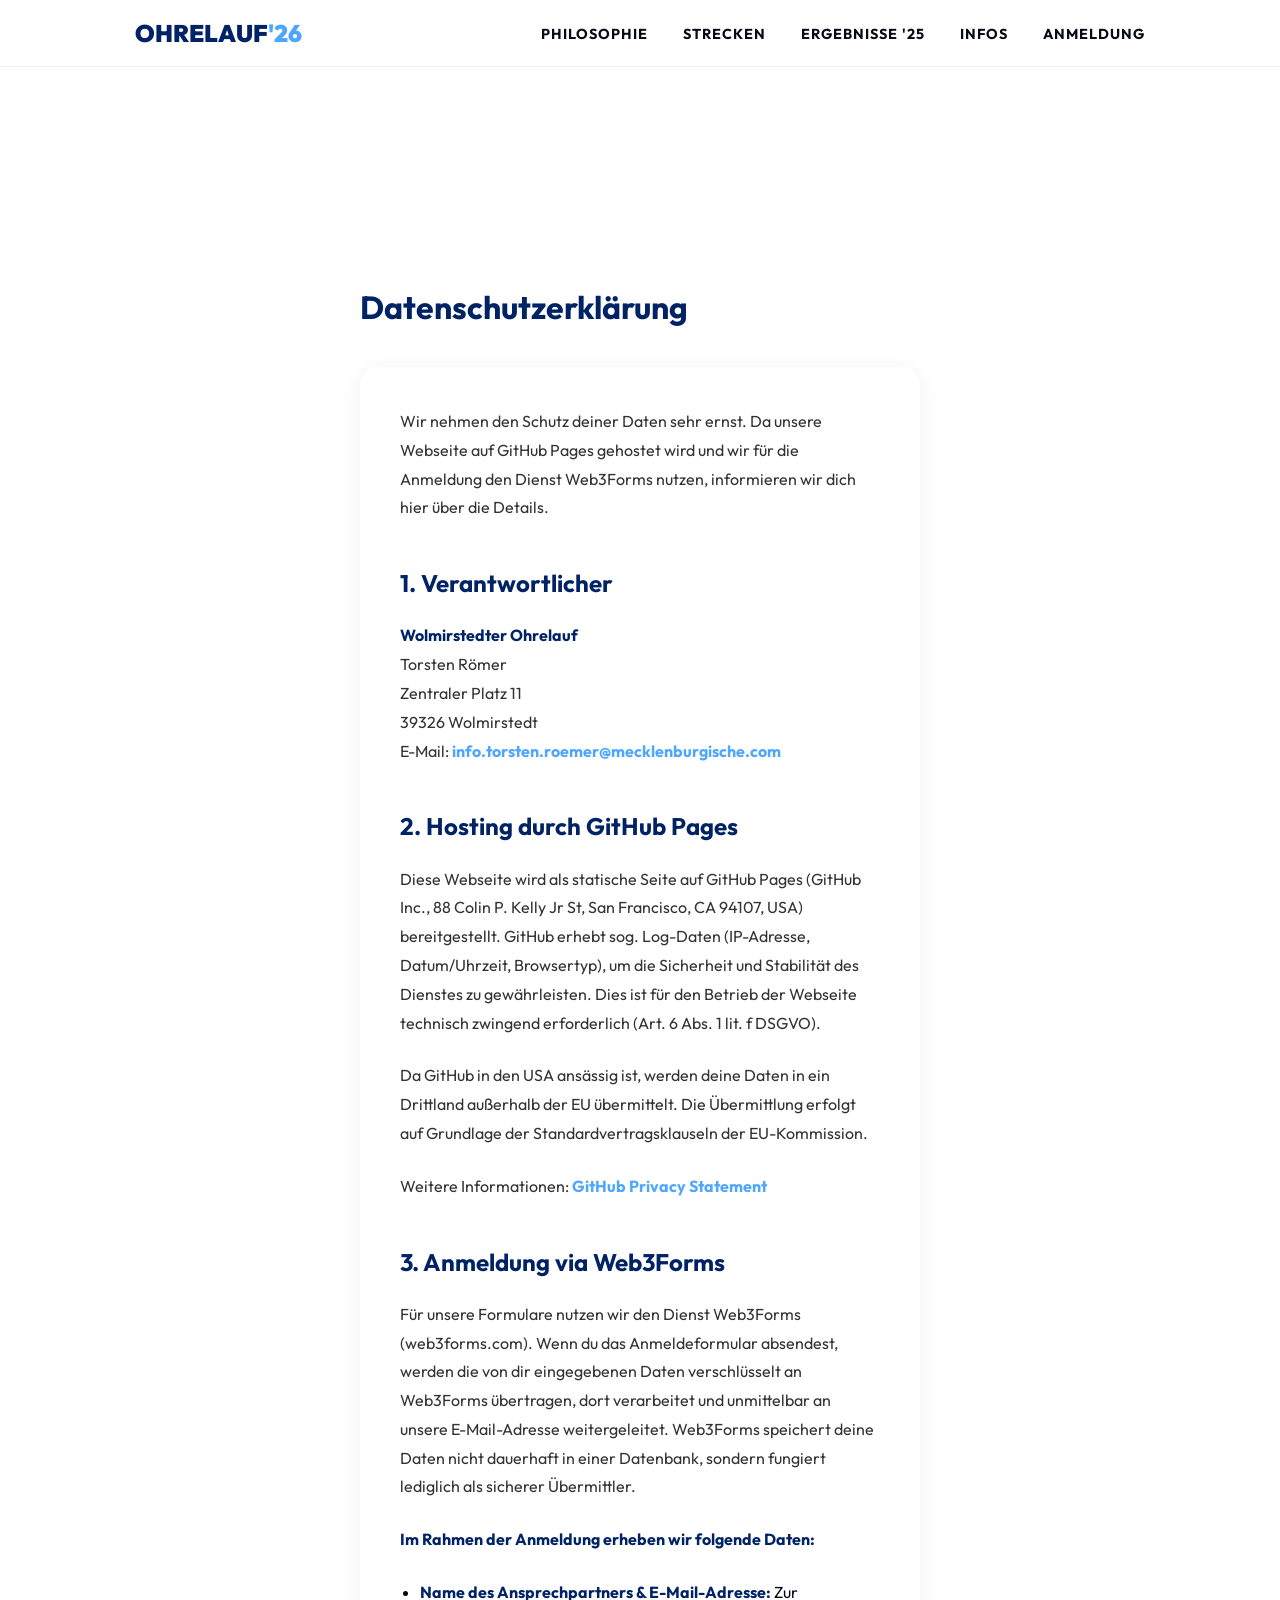
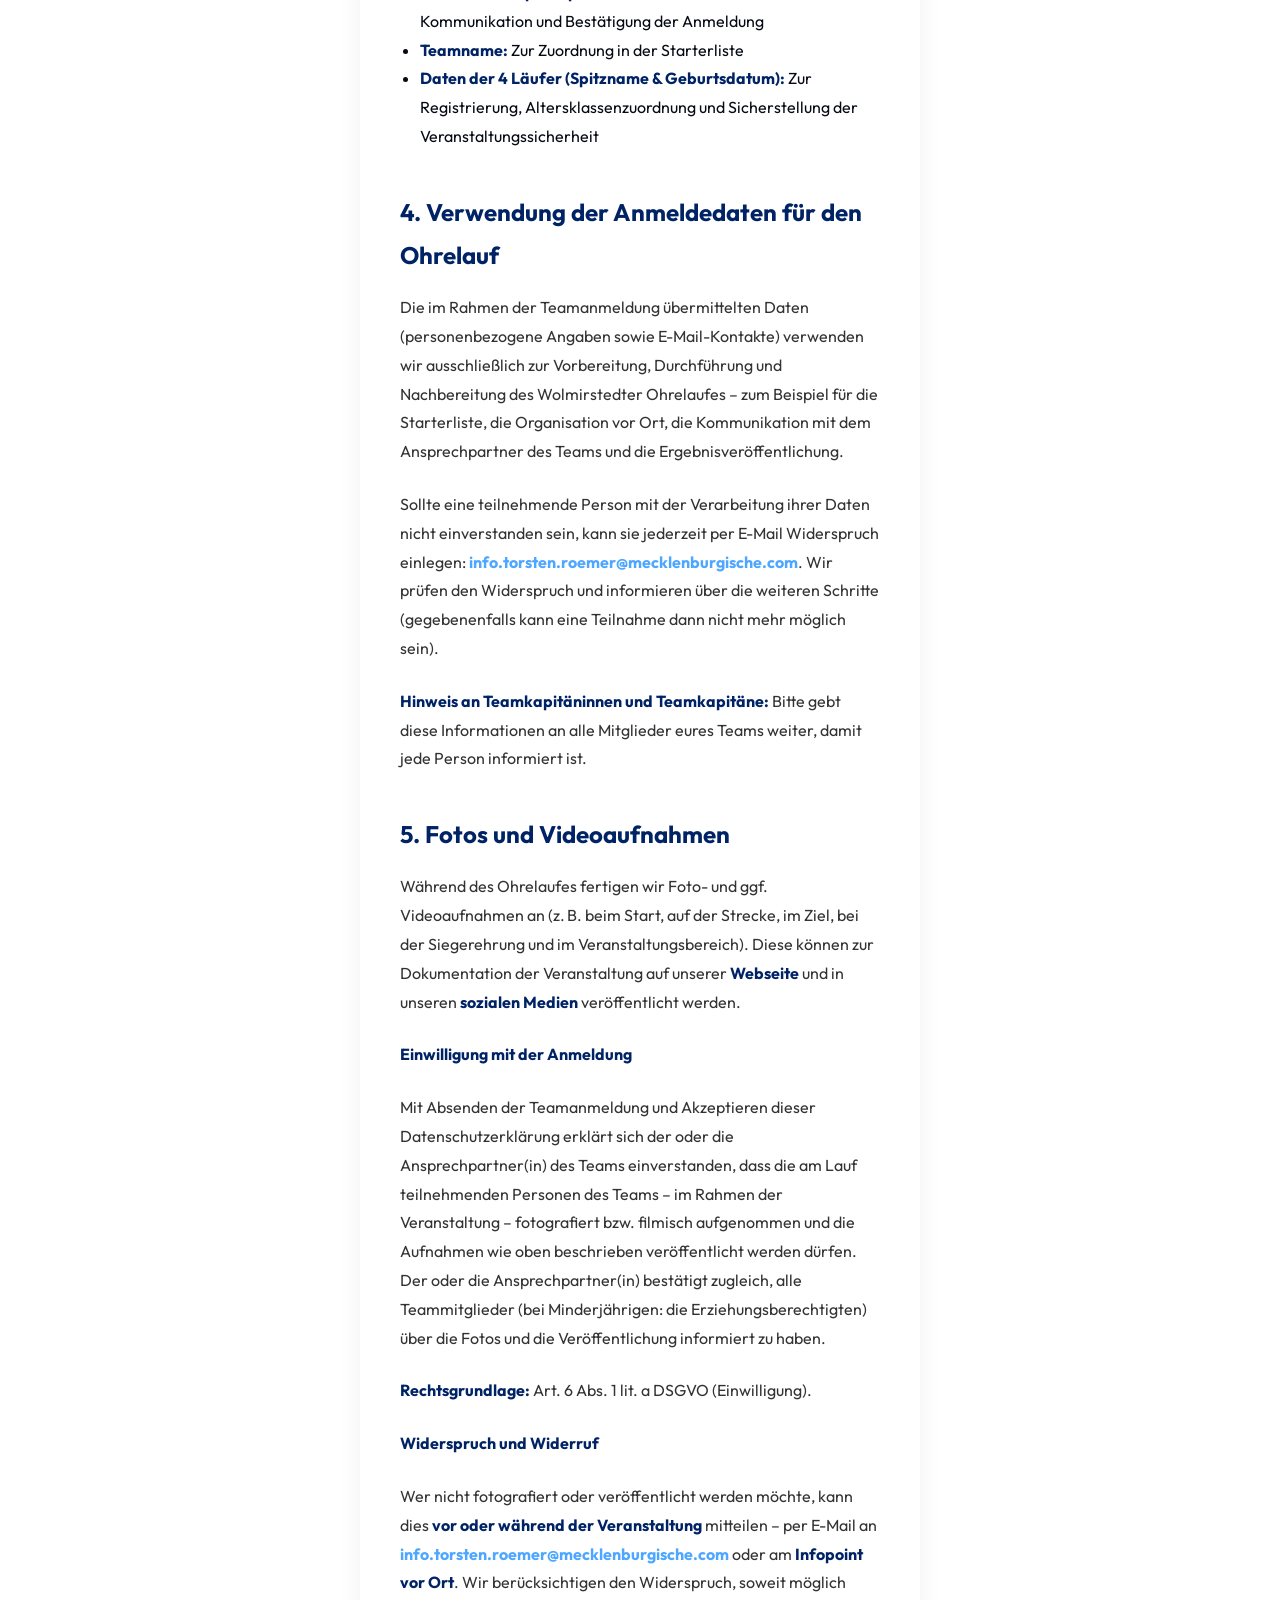
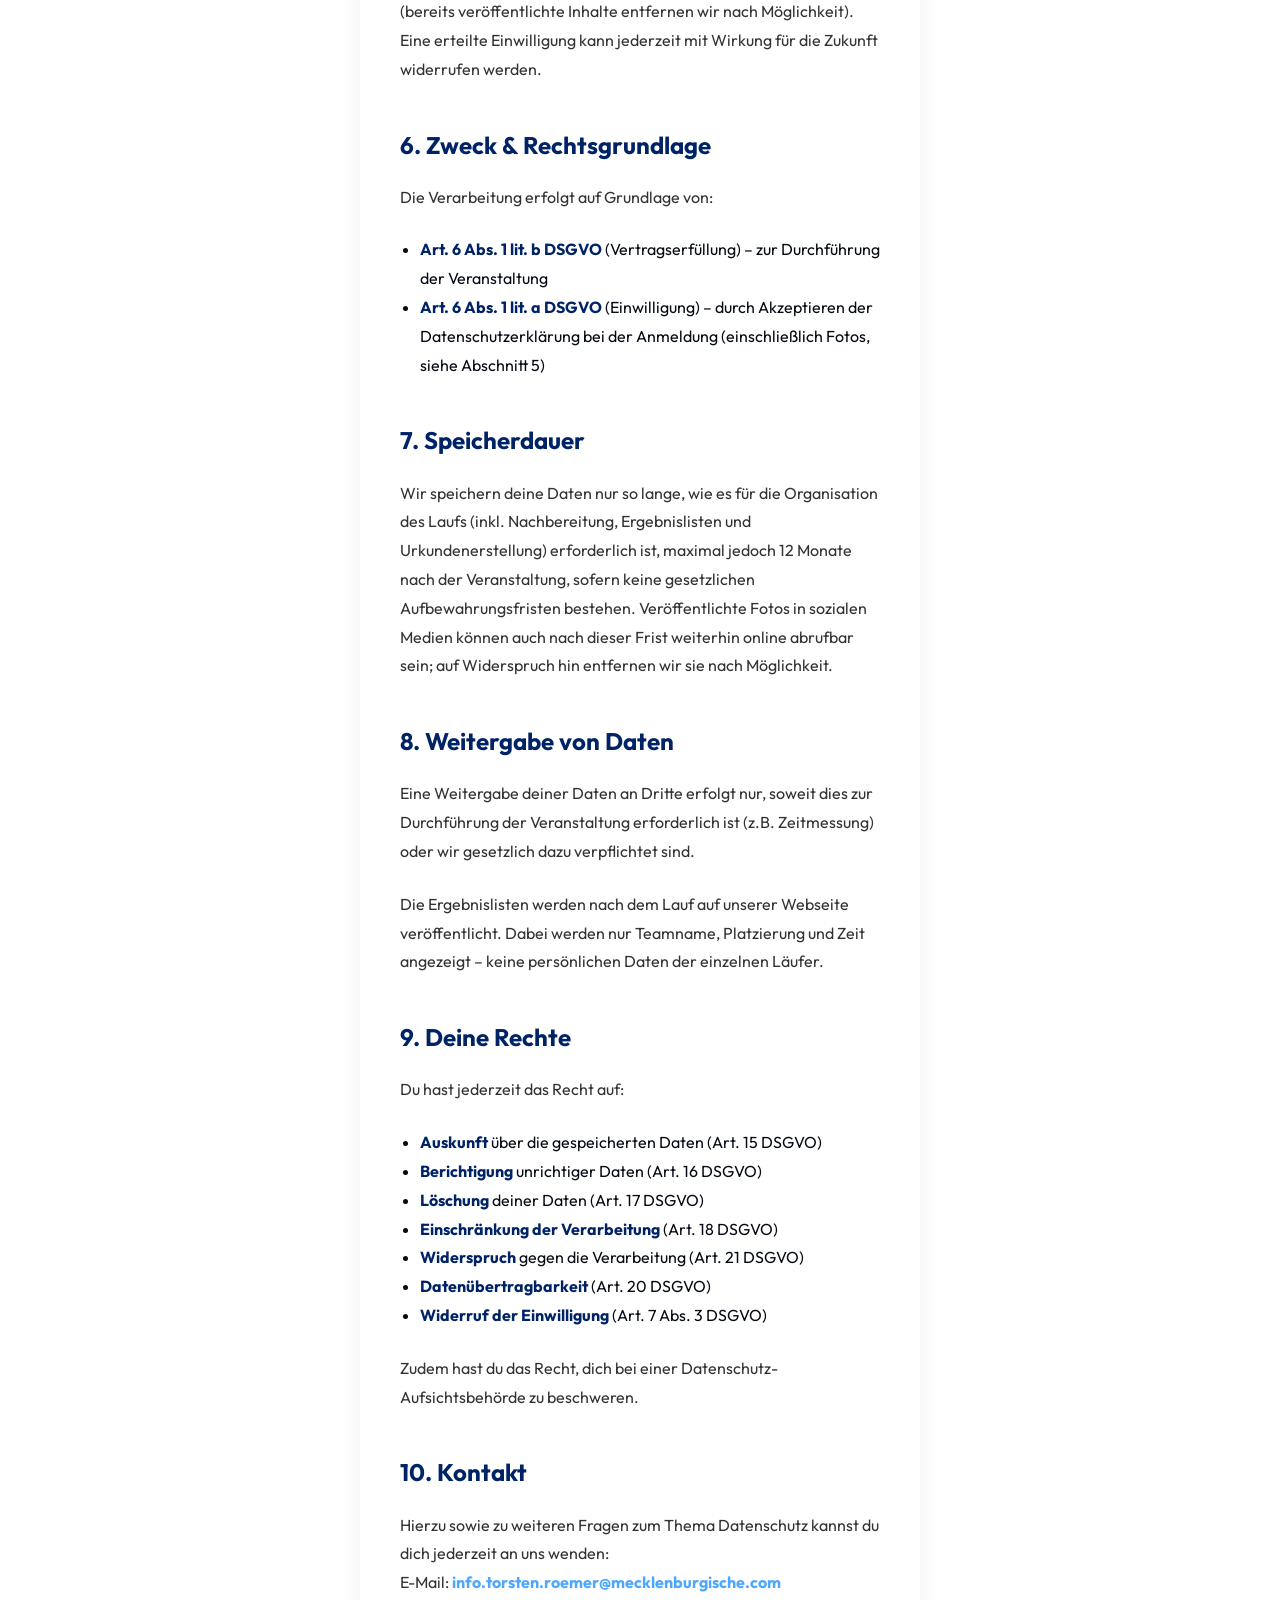
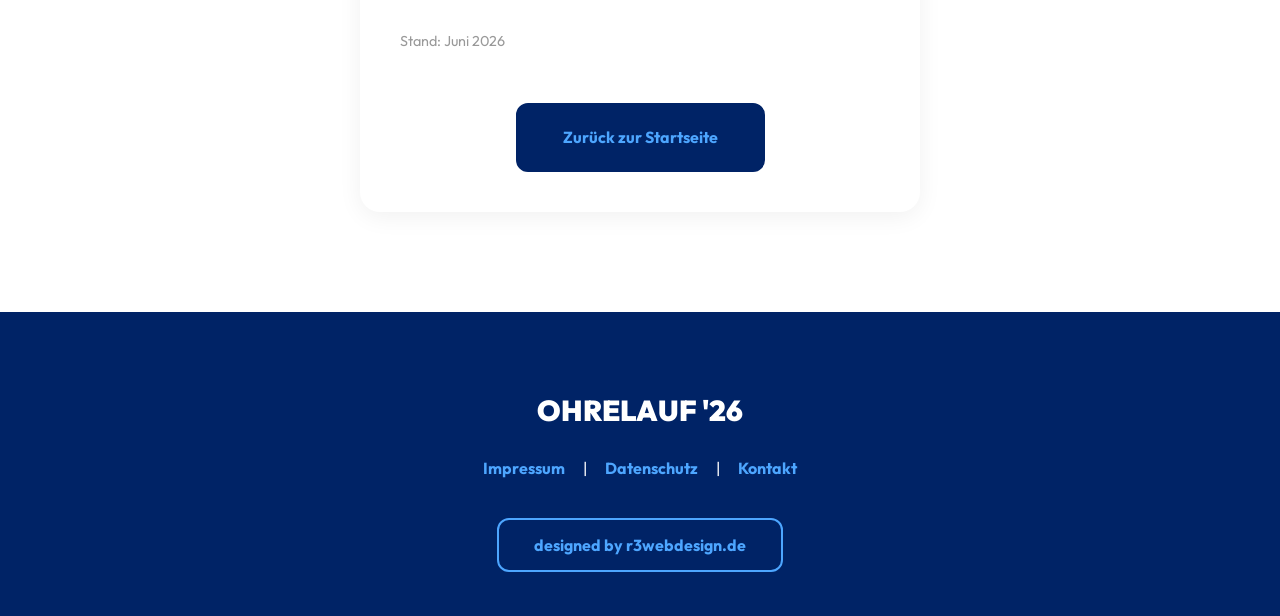
==== commit 26f4274b: "add local fonts" ====
--- a/datenschutz/index.html
+++ b/datenschutz/index.html
@@ -4,7 +4,7 @@
     <meta charset="UTF-8">
     <meta name="viewport" content="width=device-width, initial-scale=1.0">
     <title>Datenschutz | Wolmirstedter Ohrelauf 2026</title>
-    <link href="https://fonts.googleapis.com/css2?family=Outfit:wght@300;400;700;900&display=swap" rel="stylesheet">
+    <link rel="preload" href="../fonts/outfit/outfit-400.woff2" as="font" type="font/woff2" crossorigin>
     <link rel="stylesheet" href="../style.css">
 </head>
 <body>
--- a/style.css
+++ b/style.css
@@ -1,3 +1,36 @@
+/* Outfit – self-hosted (latin + latin-ext, SIL OFL) */
+@font-face {
+font-family: 'Outfit';
+font-style: normal;
+font-weight: 300;
+font-display: swap;
+src: url('fonts/outfit/outfit-300.woff2') format('woff2');
+}
+
+@font-face {
+font-family: 'Outfit';
+font-style: normal;
+font-weight: 400;
+font-display: swap;
+src: url('fonts/outfit/outfit-400.woff2') format('woff2');
+}
+
+@font-face {
+font-family: 'Outfit';
+font-style: normal;
+font-weight: 700;
+font-display: swap;
+src: url('fonts/outfit/outfit-700.woff2') format('woff2');
+}
+
+@font-face {
+font-family: 'Outfit';
+font-style: normal;
+font-weight: 900;
+font-display: swap;
+src: url('fonts/outfit/outfit-900.woff2') format('woff2');
+}
+
 /* --- 1. CORE RESET --- */
 * {
 margin: 0;
@@ -2140,6 +2173,9 @@
 padding: 25px 30px;
 border-radius: 15px;
 margin: 30px 0;
+max-width: 100%;
+min-width: 0;
+overflow-wrap: break-word;
 }
 
 .highlight-box h3 {
@@ -2153,6 +2189,13 @@
 color: #333;
 font-weight: 500;
 line-height: 1.5;
+}
+
+.highlight-box a {
+color: var(--brand-light);
+font-weight: 600;
+overflow-wrap: anywhere;
+word-break: break-word;
 }
 
 /* Navigation Back Link */
@@ -2178,6 +2221,10 @@
 
 /* Anpassung für sehr kleine Bildschirme */
 @media (max-width: 480px) {
+.highlight-box {
+padding: 20px 16px;
+}
+
 .sponsor-label {
 font-size: clamp(0.42rem, 2.6vw, 0.5rem);
 }
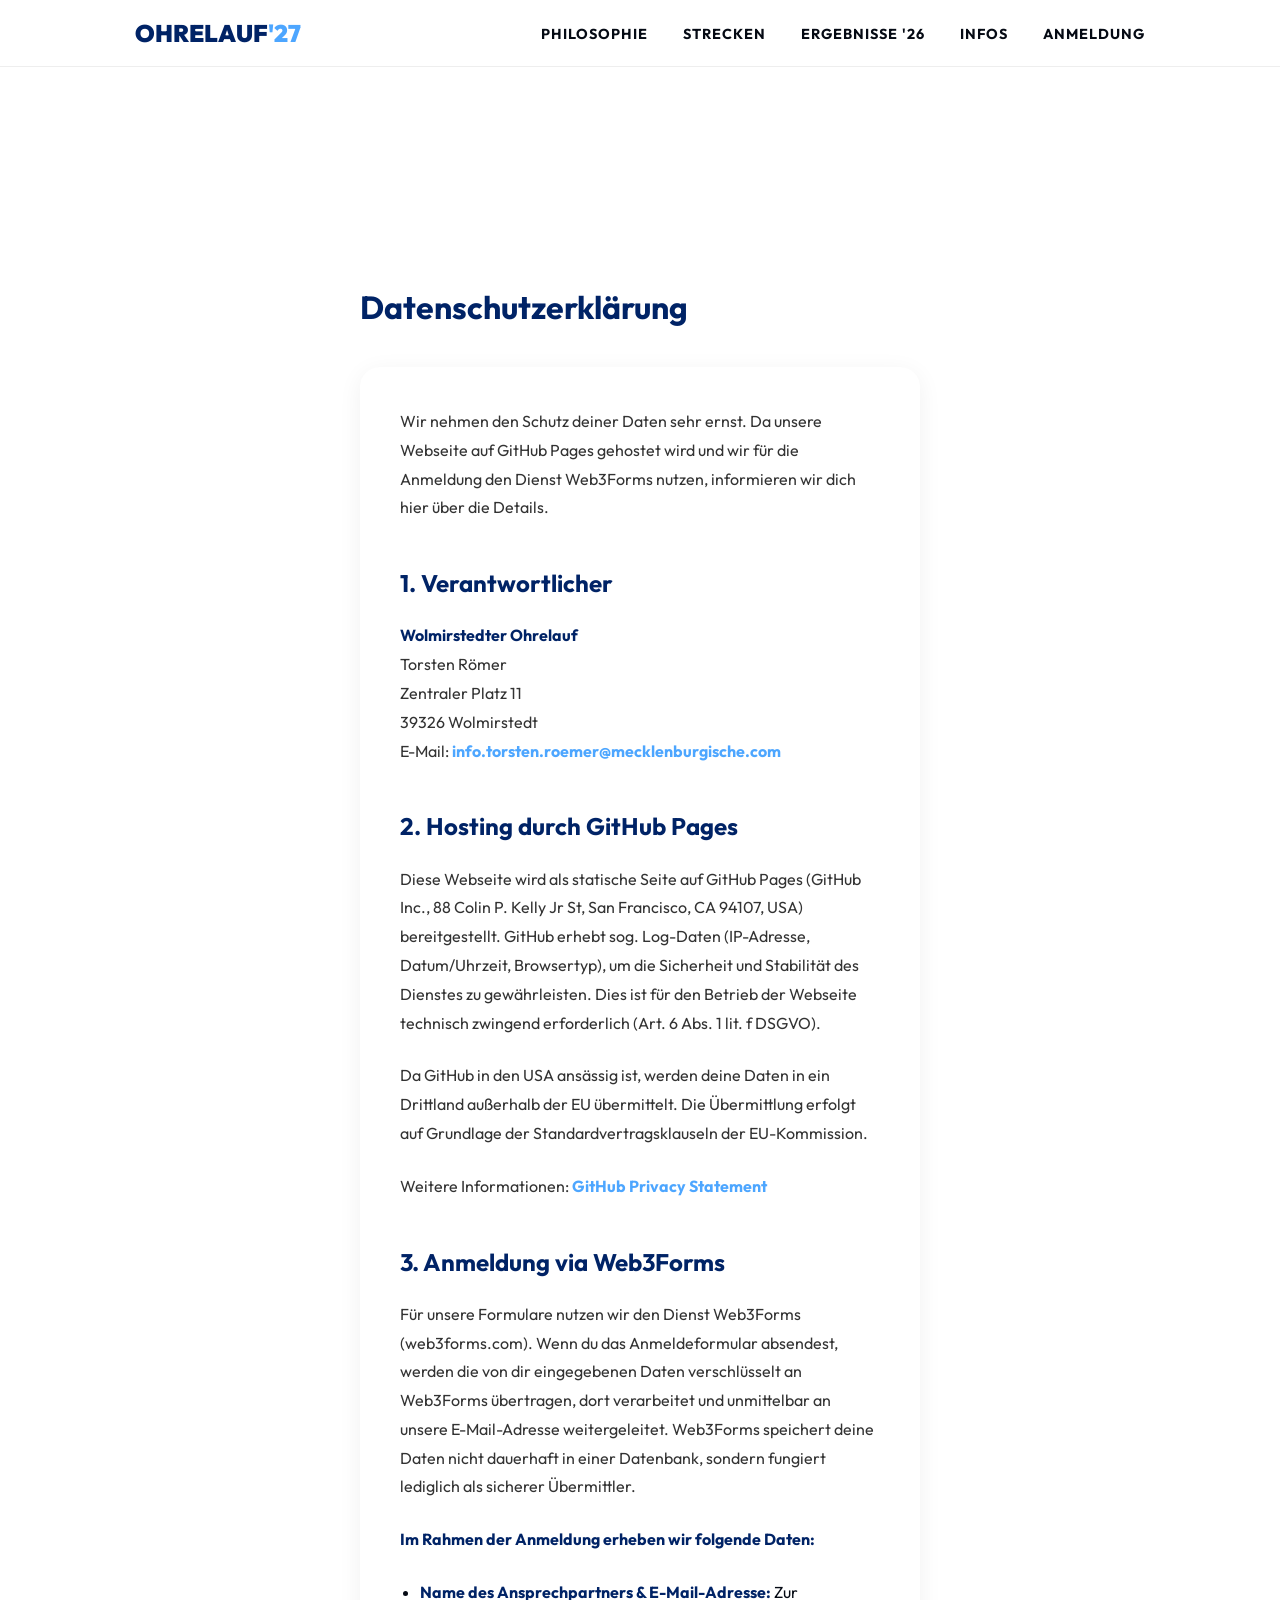
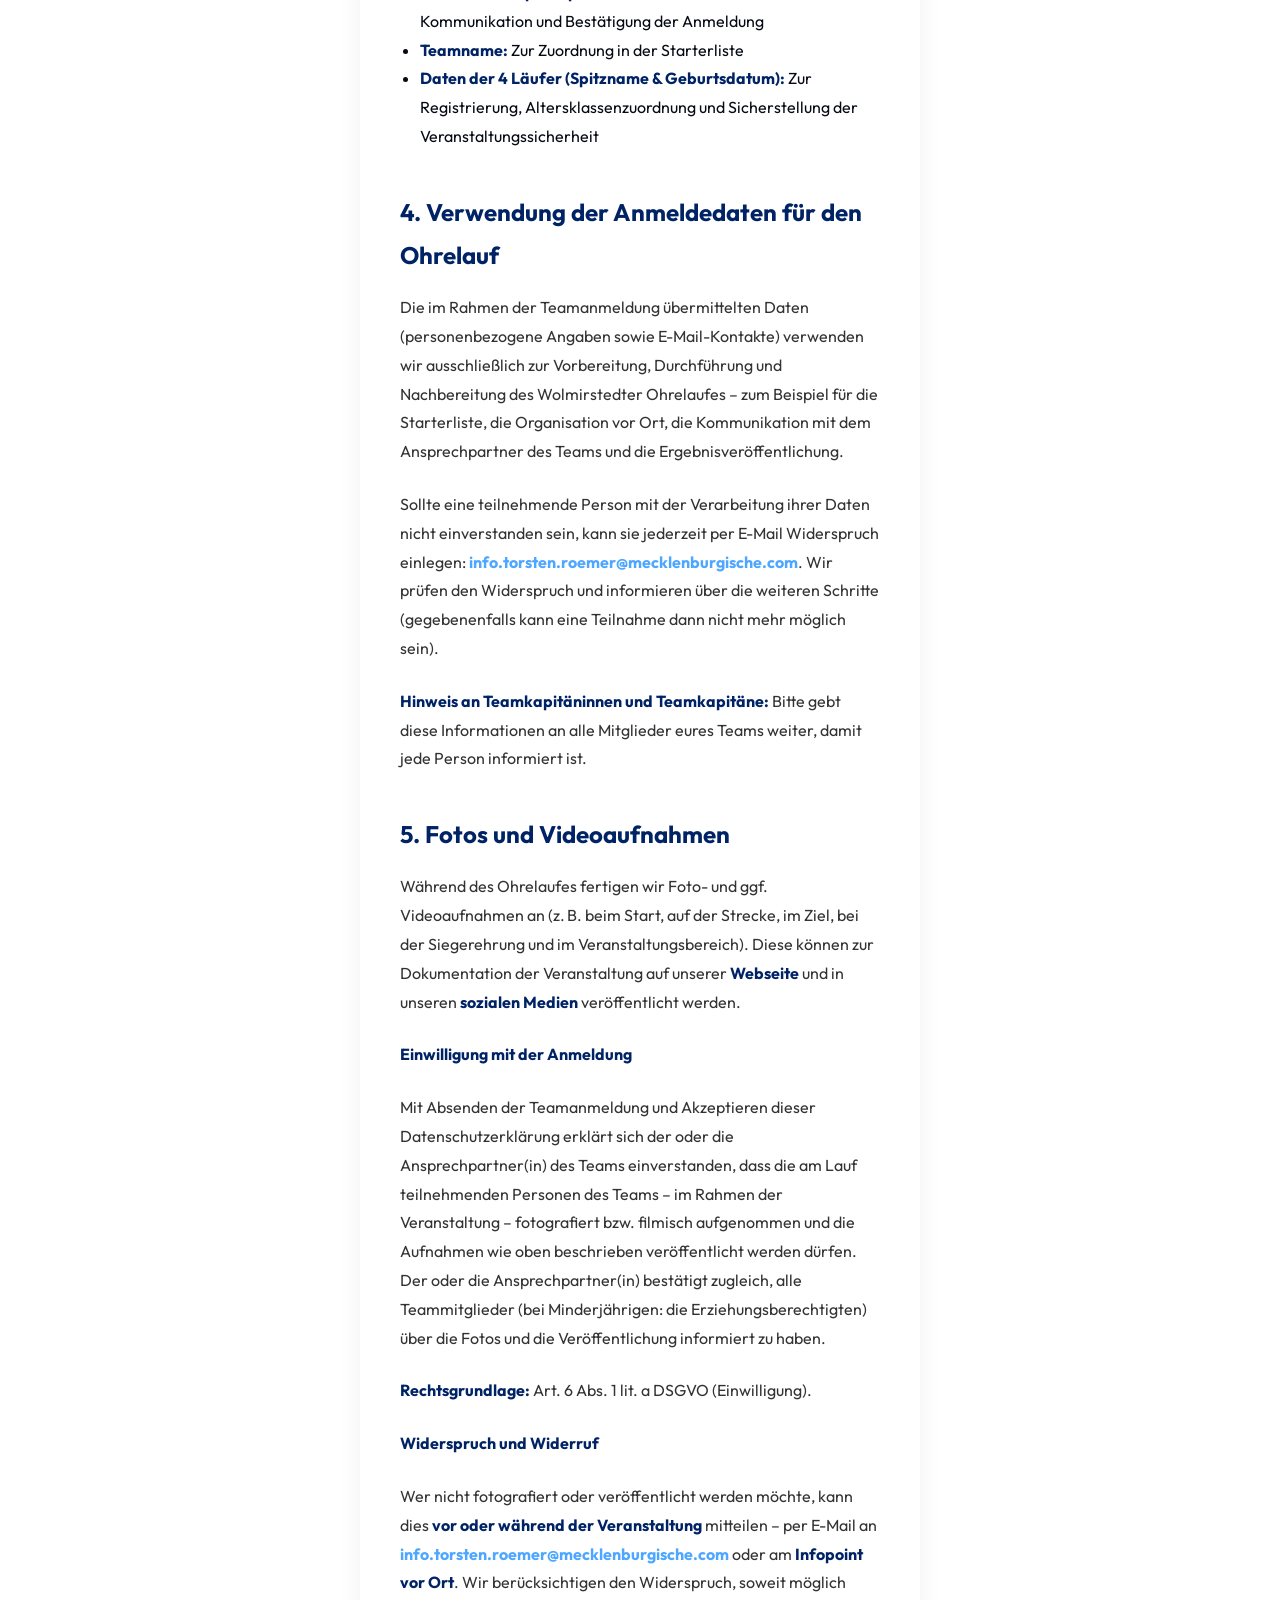
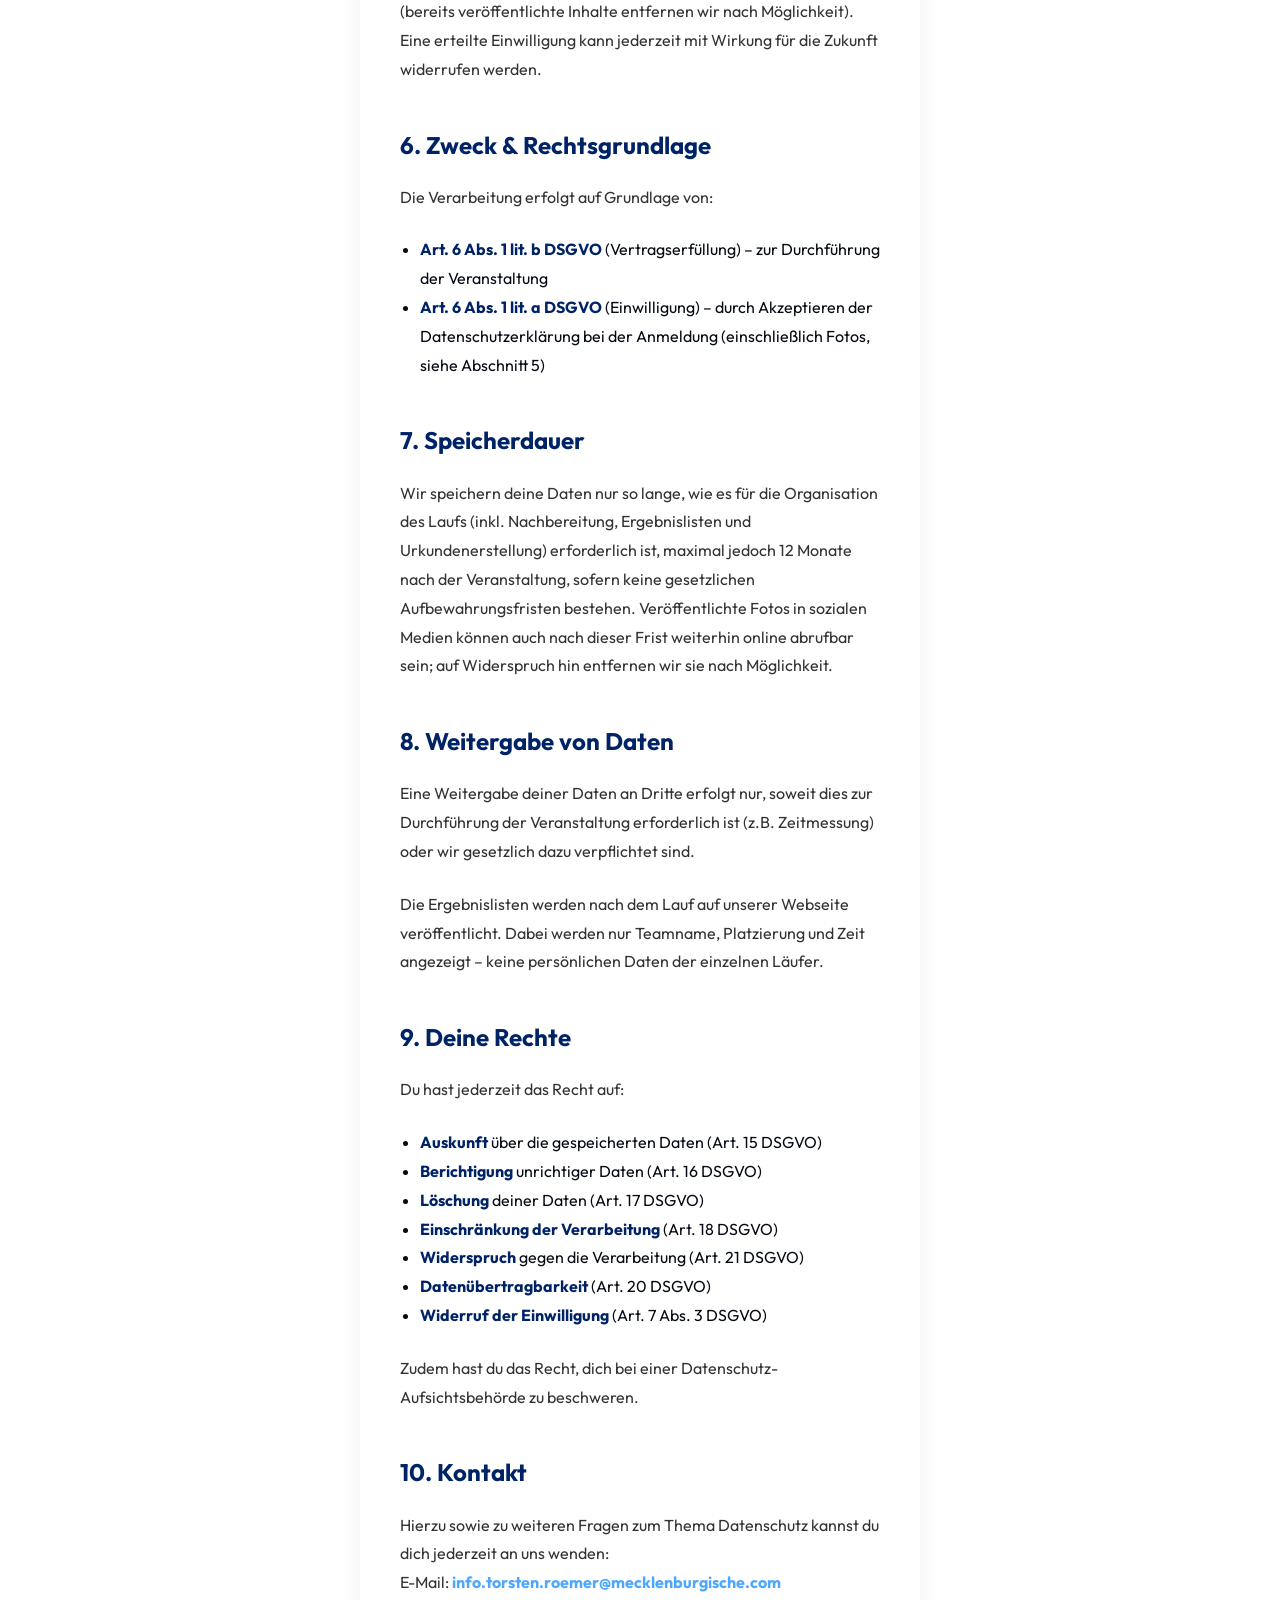
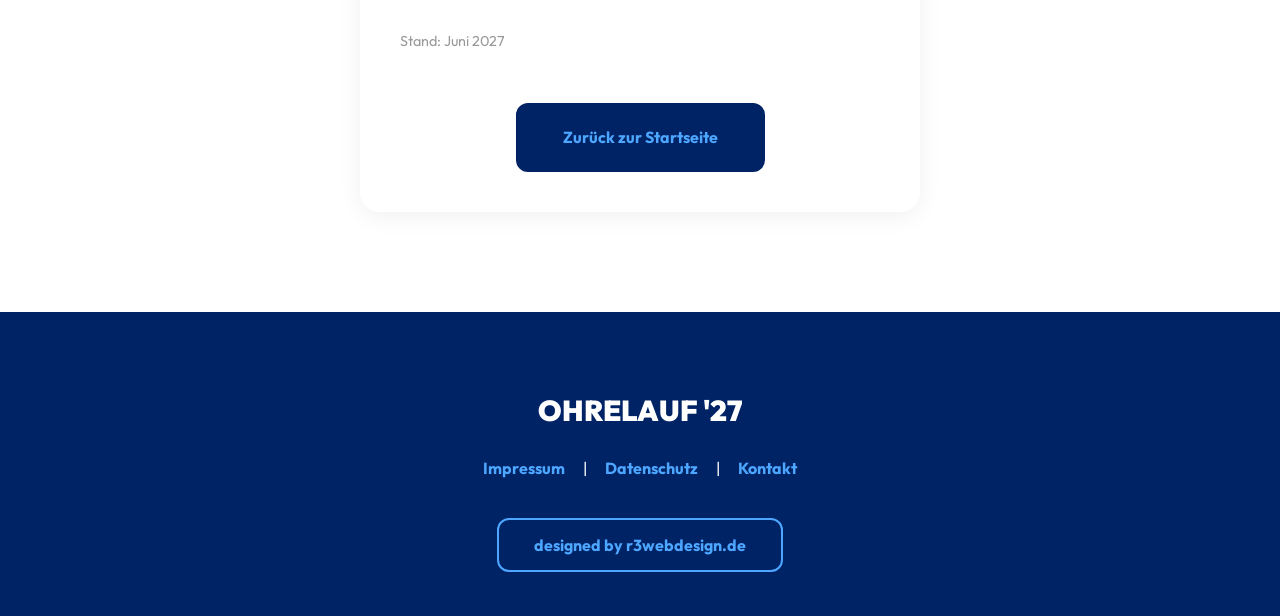
==== commit c9cc30a0: "Seite auf 2027 geändert & update layout Streckenkarte" ====
--- a/datenschutz/index.html
+++ b/datenschutz/index.html
@@ -3,7 +3,7 @@
 <head>
     <meta charset="UTF-8">
     <meta name="viewport" content="width=device-width, initial-scale=1.0">
-    <title>Datenschutz | Wolmirstedter Ohrelauf 2026</title>
+    <title>Datenschutz | Wolmirstedter Ohrelauf 2027</title>
     <link rel="preload" href="../fonts/outfit/outfit-400.woff2" as="font" type="font/woff2" crossorigin>
     <link rel="stylesheet" href="../style.css">
 </head>
@@ -13,14 +13,14 @@
         <div class="container header-grid">
             <div class="logo">
                 <a href="../" style="text-decoration: none; color: inherit;">
-                    OHRELAUF<span>'26</span>
+                    OHRELAUF<span>'27</span>
                 </a>
             </div>
             <nav class="nav" id="main-nav">
                 <ul>
                     <li><a href="../#philosophie">Philosophie</a></li>
                     <li><a href="../#strecken">Strecken</a></li>
-                    <li><a href="../#ergebnisse">Ergebnisse '25</a></li>
+                    <li><a href="../#ergebnisse">Ergebnisse '26</a></li>
                     <li><a href="../infos/">Infos</a></li>
                     <li><a href="../#anmeldung">Anmeldung</a></li>
                 </ul>
@@ -152,7 +152,7 @@
     </p>
 
     <p style="margin-top: 2rem; font-size: 0.9rem; color: #999;">
-        Stand: Juni 2026
+        Stand: Juni 2027
     </p>
 
     <div style="margin-top: 3rem; text-align: center;">
@@ -166,7 +166,7 @@
 
         <footer class="footer">
             <div class="container centered">
-                <div class="footer-logo">OHRELAUF '26</div>
+                <div class="footer-logo">OHRELAUF '27</div>
                 <div class="footer-nav">
                     <a href="../impressum/">Impressum</a> | <a href="../datenschutz/">Datenschutz</a> | <a href="../kontakt/">Kontakt</a>
                 </div>
--- a/style.css
+++ b/style.css
@@ -395,7 +395,7 @@
 }
 
 /* --- 6. DIE 3 KARTEN --- */
-/* === FLIP CARDS - MOBILE FIRST === */
+/* === STRECKENKARTEN – Vorhang von oben === */
 .card-grid {
 display: grid;
 grid-template-columns: 1fr;
@@ -405,10 +405,13 @@
 
 .flip-card {
 height: 420px;
-perspective: 1500px;
 cursor: pointer;
 transition: transform 0.2s ease;
 position: relative;
+overflow: hidden;
+border-radius: 25px;
+isolation: isolate;
+-webkit-tap-highlight-color: transparent;
 }
 
 .flip-card:active {
@@ -419,19 +422,12 @@
 position: relative;
 width: 100%;
 height: 100%;
-transition: transform 0.7s cubic-bezier(0.4, 0.2, 0.2, 1);
-transform-style: preserve-3d;
-}
-
-.flip-card.flipped .card-inner {
-transform: rotateY(180deg);
 }
 
 .card-front, .card-back {
 position: absolute;
 width: 100%;
 height: 100%;
-backface-visibility: hidden;
 border-radius: 25px;
 overflow: hidden;
 box-shadow: 0 8px 30px rgba(0, 35, 102, 0.08);
@@ -477,12 +473,6 @@
 z-index: 1;
 }
 
-/* Explizit KEIN Gradient auf Rückseite */
-.card-back::after,
-.card-back::before {
-display: none !important;
-}
-
 .flip-card:hover .c-img img {
 transform: scale(1.03);
 }
@@ -513,11 +503,14 @@
 margin-bottom: 15px;
 }
 
-/* BACK CARD */
+/* BACK CARD – Vorhang-Overlay */
 .card-back {
-background: var(--brand); /* Solides Blau statt Gradient */
 color: white;
-transform: rotateY(180deg);
+transform: translate3d(0, -100%, 0);
+transition: transform 0.65s cubic-bezier(0.32, 0.72, 0, 1);
+background:
+linear-gradient(180deg, rgba(0, 35, 102, 0.82) 0%, rgba(0, 35, 102, 0.94) 100%),
+url('images/vorhang.webp') center top / cover no-repeat;
 display: flex;
 flex-direction: column;
 justify-content: center;
@@ -525,7 +518,39 @@
 padding: 40px 30px 30px 30px;
 text-align: center;
 position: relative;
-z-index: 2; /* Höher als Vorderseite */
+z-index: 4;
+will-change: transform;
+}
+
+.card-back::before {
+content: '';
+position: absolute;
+left: 0;
+right: 0;
+bottom: 0;
+height: 32px;
+background: linear-gradient(to bottom, transparent, rgba(0, 0, 0, 0.4));
+pointer-events: none;
+z-index: 1;
+}
+
+.card-back::after {
+content: '';
+position: absolute;
+left: 0;
+right: 0;
+top: 0;
+height: 14px;
+background: linear-gradient(to bottom, rgba(255, 255, 255, 0.2), transparent);
+pointer-events: none;
+z-index: 1;
+}
+
+.card-back h3,
+.card-back p,
+.card-back .card-hint {
+position: relative;
+z-index: 2;
 }
 
 .card-back h3 {
@@ -548,7 +573,15 @@
 margin: 8px 0;
 }
 
-/* CARD HINT - Nur einmal im Content */
+.flip-card.flipped .card-back {
+transform: translate3d(0, 0, 0);
+}
+
+.flip-card:not(.flipped) .card-back {
+pointer-events: none;
+}
+
+/* CARD HINT */
 .card-hint {
 display: block;
 font-size: 0.7rem;
@@ -2285,7 +2318,7 @@
 display: flex;
 gap: 80px;
 width: max-content;
-animation: logo-marquee-scroll 45s linear infinite;
+animation: logo-marquee-scroll 38s linear infinite;
 will-change: transform;
 }
 
@@ -2329,6 +2362,10 @@
 margin: 0 auto;
 padding: 0 20px;
 row-gap: 24px;
+}
+
+.flip-card .card-back {
+transition: none;
 }
 }
 
